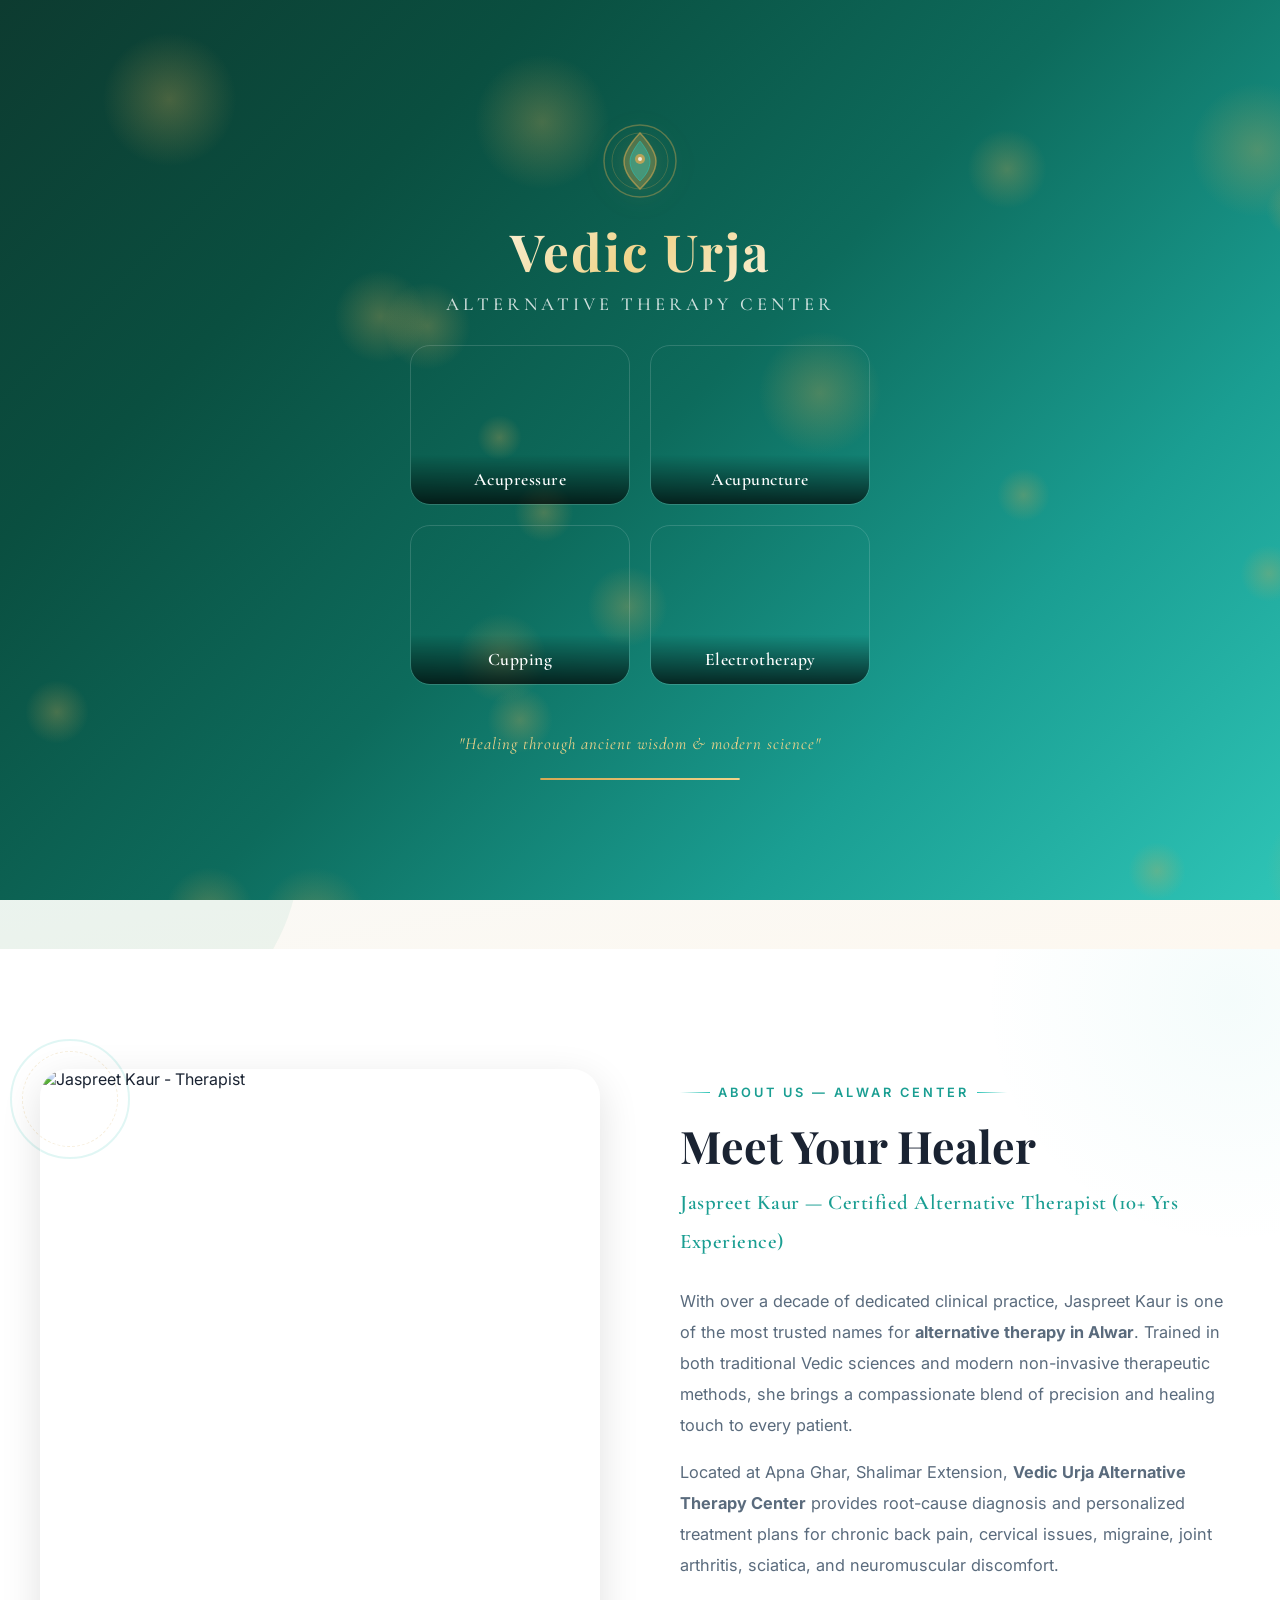
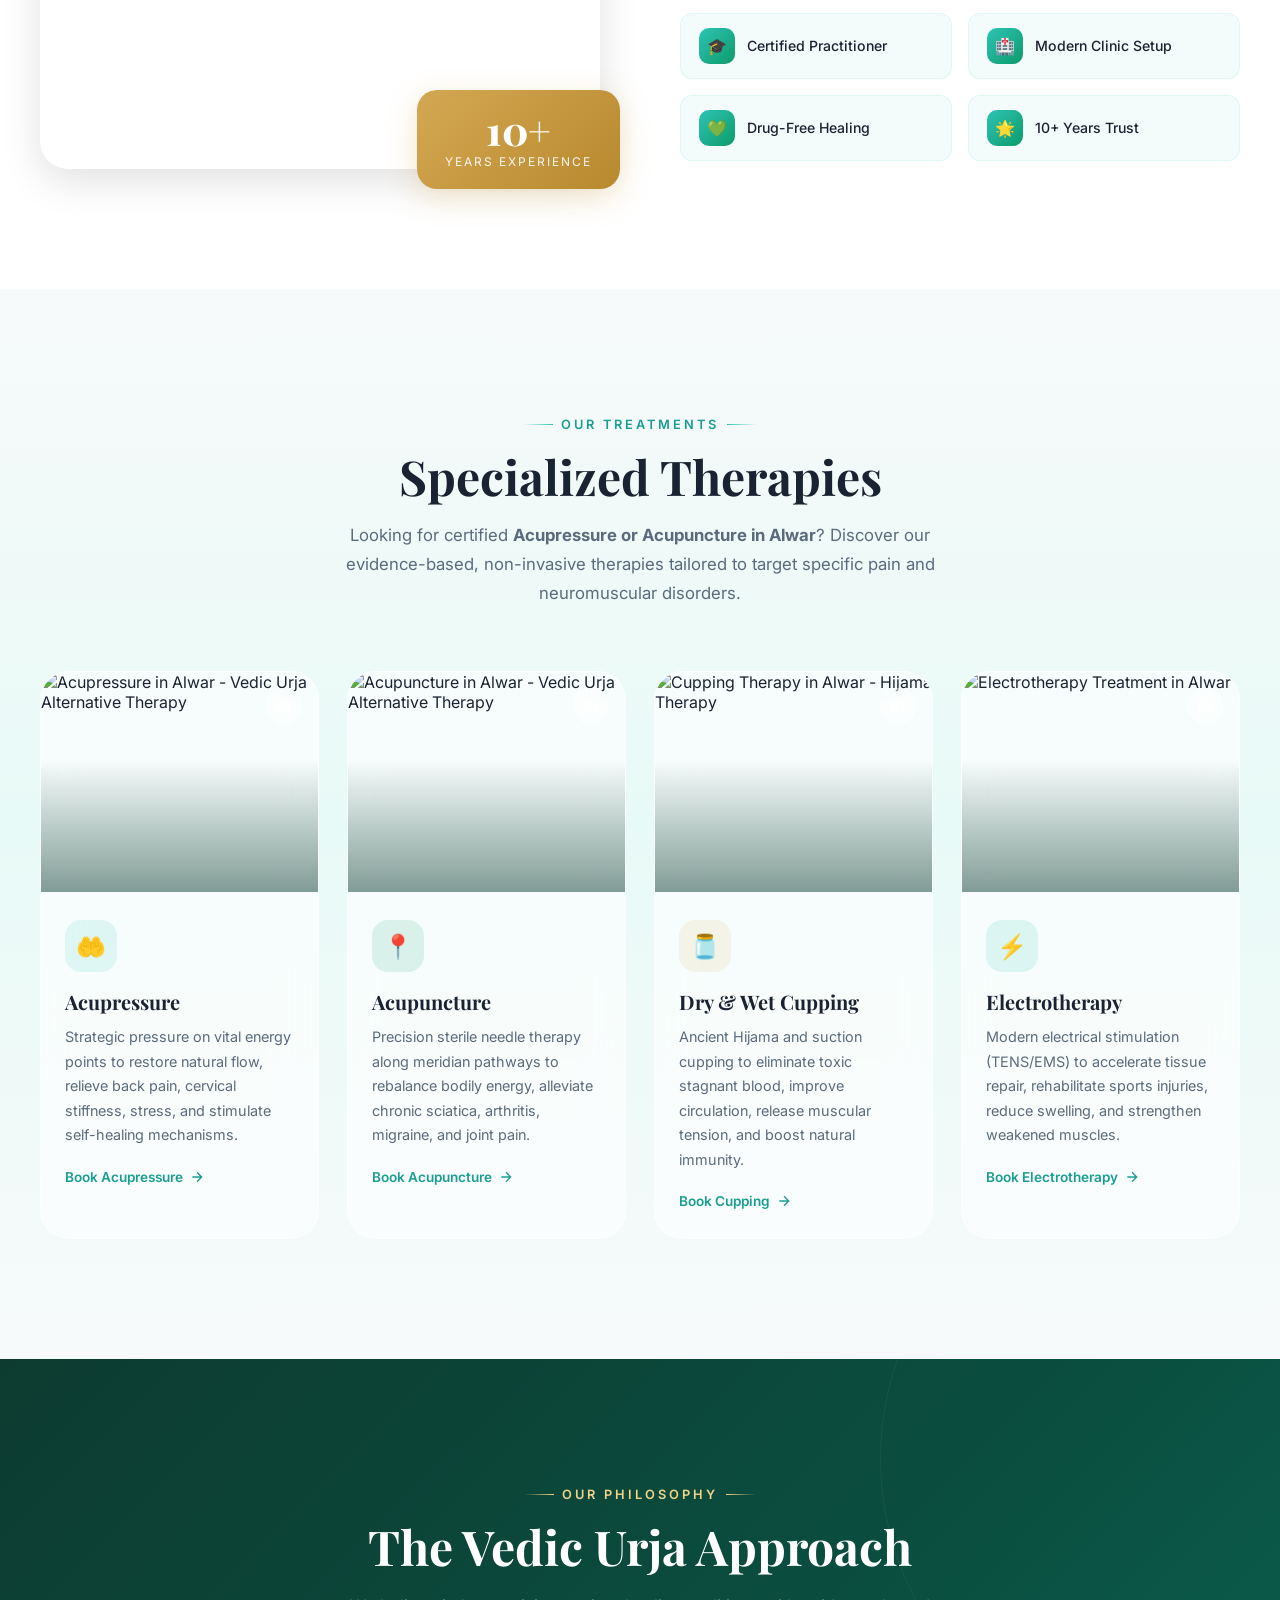
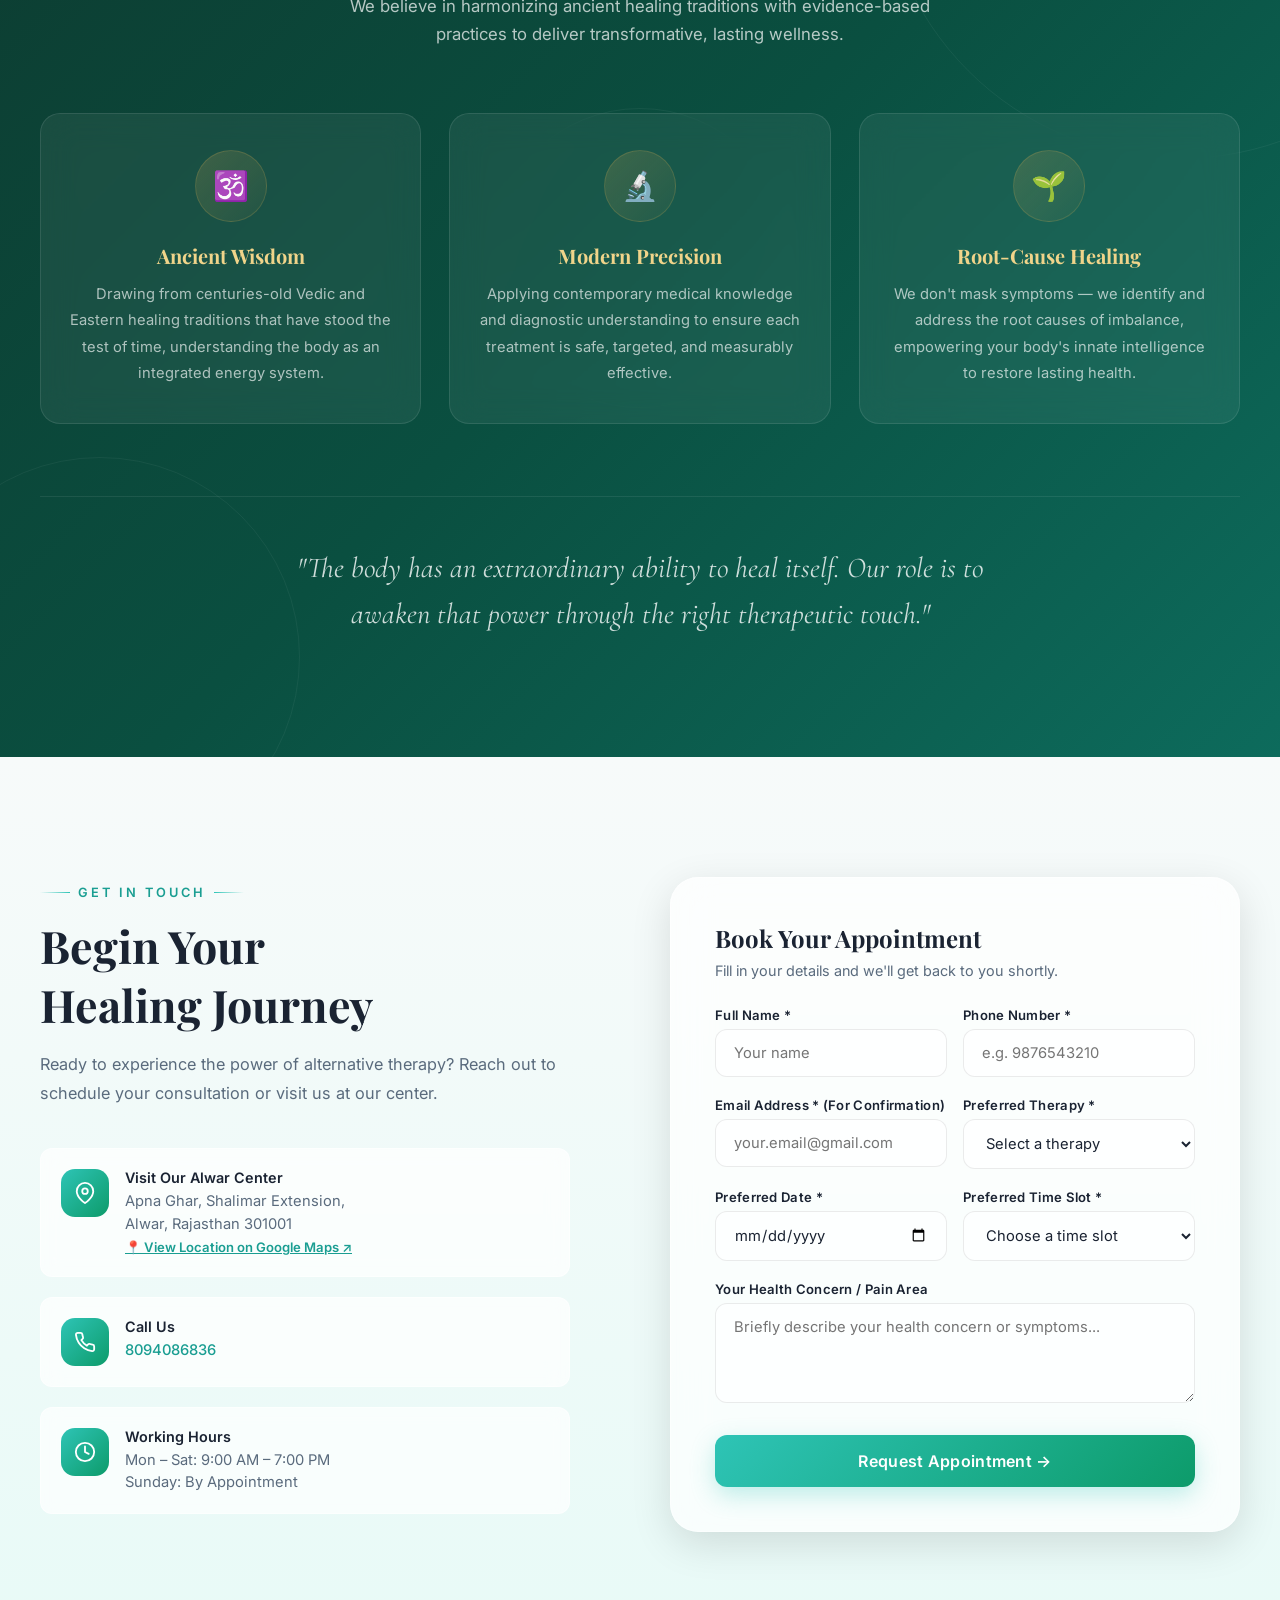
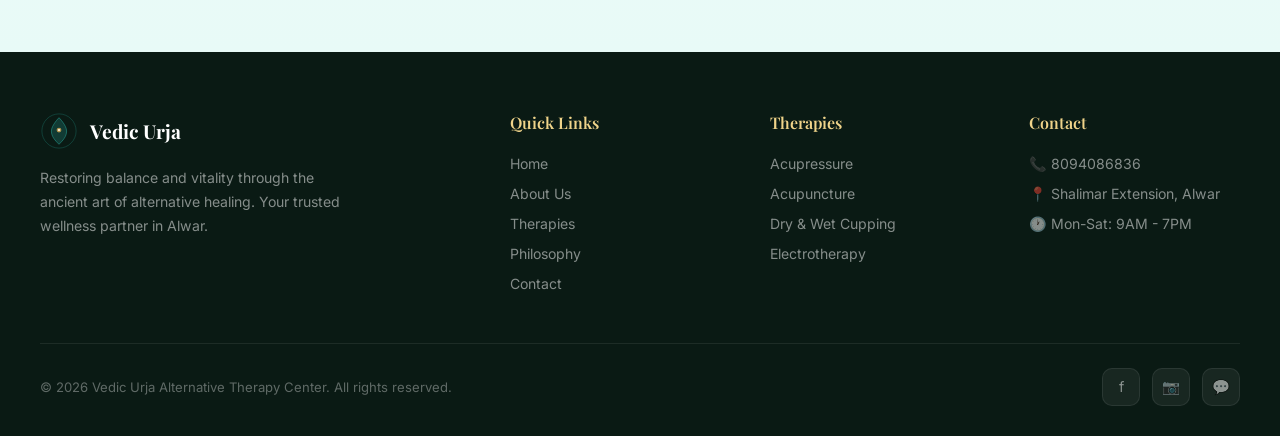
==== index.html @ 7ee73b0a "Initial commit- Vedic Urja Website" ====
<!DOCTYPE html>
<html lang="en">
<head>
    
    <meta charset="UTF-8">
    <meta name="viewport" content="width=device-width, initial-scale=1.0">
    <title>Vedic Urja Alwar — Alternative Therapy Center | Acupressure & Acupuncture in Alwar</title>
    
    <!-- Local SEO Meta Tags -->
    <meta name="description" content="Vedic Urja is Alwar's premier Alternative Therapy Center in Shalimar Extension. Led by Jaspreet Kaur (10+ Yrs Exp.), specializing in Acupressure in Alwar, Acupuncture in Alwar, Dry & Wet Cupping, and Electrotherapy. Book appointment: 8094086836.">
    <meta name="keywords" content="Vedic Urja Alwar, Alternative Therapy Center in Alwar, Acupressure in Alwar, Acupuncture in Alwar, Cupping therapy Alwar, Hijama in Alwar, Electrotherapy Alwar, Jaspreet Kaur therapist Alwar, Shalimar Extension Alwar clinic, best acupressure centre Alwar, pain relief therapy Alwar">
    <meta name="author" content="Jaspreet Kaur - Vedic Urja">
    <meta name="robots" content="index, follow, max-image-preview:large, max-snippet:-1, max-video-preview:-1">
    <link rel="canonical" href="https://vedic-urja.vercel.app/">

    <!-- Geographic & Local Search Tags -->
    <meta name="geo.region" content="IN-RJ">
    <meta name="geo.placename" content="Alwar, Rajasthan, India">
    <meta name="geo.position" content="27.5530;76.6346">
    <meta name="ICBM" content="27.5530, 76.6346">
    <meta name="google-site-verification" content="0nctOduaoaRF_vzhEGidpJB4PRc22oFzekS2i5sRXpc">

    <!-- Open Graph / Facebook / WhatsApp Preview -->
    <meta property="og:type" content="business.business">
    <meta property="og:title" content="Vedic Urja — Alternative Therapy Center in Alwar">
    <meta property="og:description" content="Best Acupressure and Acupuncture clinic in Alwar. Ancient healing therapies with 10+ years experienced therapist Jaspreet Kaur at Apna Ghar, Shalimar Extension.">
    <meta property="og:url" content="https://vedic-urja.vercel.app/">
    <meta property="og:site_name" content="Vedic Urja Alternative Therapy Center">
    <meta property="og:locale" content="en_IN">
    <meta property="og:image" content="https://images.pexels.com/photos/8312859/pexels-photo-8312859.jpeg?auto=compress&cs=tinysrgb&w=1200">
    <meta property="business:contact_data:street_address" content="Apna Ghar, Shalimar Extension">
    <meta property="business:contact_data:locality" content="Alwar">
    <meta property="business:contact_data:region" content="Rajasthan">
    <meta property="business:contact_data:postal_code" content="301001">
    <meta property="business:contact_data:country_name" content="India">
    <meta property="business:contact_data:phone_number" content="+918094086836">

    <!-- Twitter Card -->
    <meta name="twitter:card" content="summary_large_image">
    <meta name="twitter:title" content="Vedic Urja Alwar | Acupressure & Acupuncture Center">
    <meta name="twitter:description" content="Certified Alternative Therapy Center in Alwar. Professional Acupressure, Acupuncture, Cupping & Electrotherapy by Jaspreet Kaur.">
    <meta name="twitter:image" content="https://images.pexels.com/photos/8312859/pexels-photo-8312859.jpeg?auto=compress&cs=tinysrgb&w=1200">

    <!-- Structured Data (Schema.org) for Local Business & Services -->
    <script type="application/ld+json">
    {
      "@context": "https://schema.org",
      "@graph": [
        {
          "@type": "HealthAndBeautyBusiness",
          "@id": "https://vedic-urja.vercel.app/#business",
          "name": "Vedic Urja Alternative Therapy Center",
          "alternateName": ["Vedic Urja", "Vedic Urja Alwar", "Vedic Urja Alternative Therapy Clinic"],
          "url": "https://vedic-urja.vercel.app/",
          "telephone": "+918094086836",
          "priceRange": "₹₹",
          "image": "https://images.pexels.com/photos/8312859/pexels-photo-8312859.jpeg",
          "description": "Vedic Urja is a leading Alternative Therapy Center in Alwar, Rajasthan, specializing in Acupressure, Acupuncture, Dry & Wet Cupping (Hijama), and Electrotherapy under senior therapist Jaspreet Kaur (10+ years experience).",
          "address": {
            "@type": "PostalAddress",
            "streetAddress": "Apna Ghar, Shalimar Extension",
            "addressLocality": "Alwar",
            "addressRegion": "Rajasthan",
            "postalCode": "301001",
            "addressCountry": "IN"
          },
          "geo": {
            "@type": "GeoCoordinates",
            "latitude": 27.5530,
            "longitude": 76.6346
          },
          "openingHoursSpecification": [
            {
              "@type": "OpeningHoursSpecification",
              "dayOfWeek": ["Monday", "Tuesday", "Wednesday", "Thursday", "Friday", "Saturday"],
              "opens": "09:00",
              "closes": "19:00"
            }
          ],
          "areaServed": [
            {
              "@type": "City",
              "name": "Alwar"
            },
            {
              "@type": "AdministrativeArea",
              "name": "Rajasthan"
            }
          ],
          "founder": {
            "@type": "Person",
            "name": "Jaspreet Kaur",
            "jobTitle": "Certified Alternative Therapist",
            "description": "Certified practitioner with 10+ years experience in Acupressure, Acupuncture, Cupping, and Electrotherapy."
          },
          "hasOfferCatalog": {
            "@type": "OfferCatalog",
            "name": "Therapeutic Services in Alwar",
            "itemListElement": [
              {
                "@type": "Offer",
                "itemOffered": {
                  "@type": "Service",
                  "name": "Acupressure in Alwar",
                  "description": "Targeted pressure point therapy for spine, back, neck, stress, and chronic pain relief in Alwar."
                }
              },
              {
                "@type": "Offer",
                "itemOffered": {
                  "@type": "Service",
                  "name": "Acupuncture in Alwar",
                  "description": "Precision acupuncture needle meridian treatment for arthritis, sciatica, joint pain, and migraine in Alwar."
                }
              },
              {
                "@type": "Offer",
                "itemOffered": {
                  "@type": "Service",
                  "name": "Dry & Wet Cupping Therapy in Alwar",
                  "description": "Authentic Hijama and suction cupping for deep tissue detoxification, muscle tension, and blood flow."
                }
              },
              {
                "@type": "Offer",
                "itemOffered": {
                  "@type": "Service",
                  "name": "Electrotherapy in Alwar",
                  "description": "Modern electrical nerve and muscle stimulation (TENS/EMS) for sports injuries and rehabilitation."
                }
              }
            ]
          }
        },
        {
          "@type": "FAQPage",
          "@id": "https://vedic-urja.vercel.app/#faq",
          "mainEntity": [
            {
              "@type": "Question",
              "name": "Where can I find acupressure and acupuncture in Alwar?",
              "acceptedAnswer": {
                "@type": "Answer",
                "text": "Vedic Urja Alternative Therapy Center located at Apna Ghar, Shalimar Extension, Alwar offers certified acupressure and acupuncture treatments administered by Jaspreet Kaur with 10+ years of clinical experience."
              }
            },
            {
              "@type": "Question",
              "name": "What services are provided at Vedic Urja Alwar?",
              "acceptedAnswer": {
                "@type": "Answer",
                "text": "Vedic Urja Alwar specializes in four primary alternative therapies: Acupressure, Acupuncture, Dry & Wet Cupping (Hijama), and Electrotherapy for back pain, cervical, joint issues, and holistic healing."
              }
            },
            {
              "@type": "Question",
              "name": "How can I book an appointment at Vedic Urja Alternative Therapy Center in Alwar?",
              "acceptedAnswer": {
                "@type": "Answer",
                "text": "You can book directly through the website appointment form or call/WhatsApp +91-8094086836. Working hours are Monday to Saturday, 9:00 AM to 7:00 PM."
              }
            }
          ]
        }
      ]
    }
    </script>

    <link rel="preconnect" href="https://fonts.googleapis.com">
    <link rel="preconnect" href="https://fonts.gstatic.com" crossorigin>
    <link href="https://fonts.googleapis.com/css2?family=Playfair+Display:ital,wght@0,400;0,500;0,600;0,700;0,800;1,400;1,500&family=Inter:wght@300;400;500;600;700&family=Cormorant+Garamond:ital,wght@0,400;0,500;0,600;0,700;1,400;1,500&display=swap" rel="stylesheet">
    <!-- EmailJS SDK -->
    <script type="text/javascript" src="https://cdn.jsdelivr.net/npm/@emailjs/browser@4/dist/email.min.js"></script>
    <style>
        /* ===== CSS RESET & VARIABLES ===== */
        *, *::before, *::after { margin: 0; padding: 0; box-sizing: border-box; }

        :root {
            --turquoise: #2EC4B6;
            --turquoise-light: #5DE8DA;
            --turquoise-dark: #1A9E92;
            --emerald: #0D9B6A;
            --emerald-light: #34D399;
            --emerald-dark: #047857;
            --gold: #D4A853;
            --gold-light: #F0D48A;
            --gold-dark: #B8892E;
            --white: #FFFFFF;
            --off-white: #F7FAFA;
            --cream: #FDF8F0;
            --text-dark: #1A2332;
            --text-muted: #5A6B7D;
            --text-light: #8896A6;
            --glass-bg: rgba(255, 255, 255, 0.15);
            --glass-border: rgba(255, 255, 255, 0.25);
            --glass-shadow: 0 8px 32px rgba(0, 0, 0, 0.08);
            --shadow-sm: 0 2px 8px rgba(0, 0, 0, 0.06);
            --shadow-md: 0 4px 20px rgba(0, 0, 0, 0.08);
            --shadow-lg: 0 12px 40px rgba(0, 0, 0, 0.12);
            --shadow-xl: 0 20px 60px rgba(0, 0, 0, 0.15);
            --radius-sm: 12px;
            --radius-md: 20px;
            --radius-lg: 28px;
            --radius-xl: 40px;
        }

        html { scroll-behavior: smooth; overflow-x: hidden; }

        body {
            font-family: 'Inter', -apple-system, sans-serif;
            background: var(--off-white);
            color: var(--text-dark);
            overflow-x: hidden;
            -webkit-font-smoothing: antialiased;
        }

        /* ===== INTRO SCREEN ===== */
        .intro-screen {
            position: fixed;
            inset: 0;
            z-index: 10000;
            display: flex;
            align-items: center;
            justify-content: center;
            background: linear-gradient(135deg, #0D3B30 0%, #0A4F40 25%, #0D6B5C 50%, #1A9E92 75%, #2EC4B6 100%);
            overflow: hidden;
            transition: opacity 0.8s cubic-bezier(0.4, 0, 0.2, 1), transform 0.8s cubic-bezier(0.4, 0, 0.2, 1);
        }

        .intro-screen.hide {
            opacity: 0;
            transform: scale(1.05);
            pointer-events: none;
        }

        .intro-particles {
            position: absolute;
            inset: 0;
            overflow: hidden;
        }

        .intro-particle {
            position: absolute;
            border-radius: 50%;
            background: radial-gradient(circle, rgba(212, 168, 83, 0.3), transparent 70%);
            animation: introFloat 6s ease-in-out infinite;
        }

        @keyframes introFloat {
            0%, 100% { transform: translateY(0) scale(1); opacity: 0.3; }
            50% { transform: translateY(-30px) scale(1.1); opacity: 0.6; }
        }

        .intro-content {
            position: relative;
            z-index: 2;
            text-align: center;
            color: white;
        }

        .intro-therapy-grid {
            display: grid;
            grid-template-columns: repeat(2, 1fr);
            gap: 20px;
            margin-bottom: 48px;
            max-width: 500px;
            margin-left: auto;
            margin-right: auto;
        }

        .intro-therapy-card {
            width: 220px;
            height: 160px;
            border-radius: var(--radius-md);
            overflow: hidden;
            position: relative;
            opacity: 0;
            transform: translateY(40px) scale(0.9);
            transition: all 0.6s cubic-bezier(0.4, 0, 0.2, 1);
            border: 1px solid rgba(255,255,255,0.15);
        }

        .intro-therapy-card.visible {
            opacity: 1;
            transform: translateY(0) scale(1);
        }

        .intro-therapy-card .card-bg {
            position: absolute;
            inset: 0;
            background-size: cover;
            background-position: center;
            filter: brightness(0.6);
            transition: transform 0.5s ease;
        }

        .intro-therapy-card:hover .card-bg { transform: scale(1.1); }

        .intro-therapy-card .card-label {
            position: absolute;
            bottom: 0;
            left: 0;
            right: 0;
            padding: 14px;
            background: linear-gradient(transparent, rgba(0,0,0,0.7));
            font-family: 'Cormorant Garamond', serif;
            font-size: 1.1rem;
            font-weight: 600;
            letter-spacing: 0.5px;
        }

        .intro-logo-container {
            margin-bottom: 30px;
            opacity: 0;
            transform: translateY(20px);
            animation: introReveal 1s 0.3s cubic-bezier(0.4, 0, 0.2, 1) forwards;
        }

        .intro-logo-icon {
            width: 80px;
            height: 80px;
            margin: 0 auto 16px;
            position: relative;
        }

        .intro-logo-icon svg {
            width: 100%;
            height: 100%;
            filter: drop-shadow(0 4px 12px rgba(212,168,83,0.3));
        }

        .intro-title {
            font-family: 'Playfair Display', serif;
            font-size: clamp(2rem, 5vw, 3.2rem);
            font-weight: 700;
            letter-spacing: 2px;
            margin-bottom: 8px;
            background: linear-gradient(135deg, #FFFFFF, #F0D48A, #FFFFFF);
            -webkit-background-clip: text;
            -webkit-text-fill-color: transparent;
            background-clip: text;
        }

        .intro-subtitle {
            font-family: 'Cormorant Garamond', serif;
            font-size: 1.15rem;
            opacity: 0.8;
            letter-spacing: 4px;
            text-transform: uppercase;
            font-weight: 500;
        }

        .intro-tagline {
            font-family: 'Cormorant Garamond', serif;
            font-size: 1.05rem;
            opacity: 0;
            margin-top: 32px;
            letter-spacing: 1px;
            font-style: italic;
            color: var(--gold-light);
            animation: introReveal 1s 2.8s cubic-bezier(0.4, 0, 0.2, 1) forwards;
        }

        .intro-progress {
            width: 200px;
            height: 2px;
            background: rgba(255,255,255,0.15);
            border-radius: 2px;
            margin: 24px auto 0;
            overflow: hidden;
            opacity: 0;
            animation: introReveal 0.5s 3s forwards;
        }

        .intro-progress-bar {
            height: 100%;
            background: linear-gradient(90deg, var(--gold), var(--gold-light));
            border-radius: 2px;
            width: 0%;
            animation: introProgress 1.5s 3.2s cubic-bezier(0.4, 0, 0.2, 1) forwards;
        }

        @keyframes introReveal {
            to { opacity: 1; transform: translateY(0); }
        }

        @keyframes introProgress {
            to { width: 100%; }
        }

        /* ===== FLOATING DECORATIVE ELEMENTS ===== */
        .floating-elements {
            position: fixed;
            inset: 0;
            pointer-events: none;
            z-index: 1;
            overflow: hidden;
        }

        .float-orb {
            position: absolute;
            border-radius: 50%;
            filter: blur(60px);
            opacity: 0.08;
        }

        .float-orb-1 {
            width: 400px; height: 400px;
            background: var(--turquoise);
            top: 10%; left: -5%;
            animation: orbFloat1 20s ease-in-out infinite;
        }

        .float-orb-2 {
            width: 300px; height: 300px;
            background: var(--emerald);
            top: 40%; right: -5%;
            animation: orbFloat2 25s ease-in-out infinite;
        }

        .float-orb-3 {
            width: 350px; height: 350px;
            background: var(--gold);
            bottom: 10%; left: 30%;
            animation: orbFloat3 22s ease-in-out infinite;
        }

        @keyframes orbFloat1 {
            0%, 100% { transform: translate(0, 0) scale(1); }
            33% { transform: translate(60px, 40px) scale(1.1); }
            66% { transform: translate(-30px, 80px) scale(0.95); }
        }
        @keyframes orbFloat2 {
            0%, 100% { transform: translate(0, 0) scale(1); }
            33% { transform: translate(-50px, -40px) scale(1.15); }
            66% { transform: translate(40px, -60px) scale(0.9); }
        }
        @keyframes orbFloat3 {
            0%, 100% { transform: translate(0, 0) scale(1); }
            50% { transform: translate(80px, -50px) scale(1.1); }
        }

        /* ===== NAVIGATION ===== */
        .navbar {
            position: fixed;
            top: 0;
            left: 0;
            right: 0;
            z-index: 1000;
            padding: 16px 40px;
            display: flex;
            align-items: center;
            justify-content: space-between;
            transition: all 0.4s cubic-bezier(0.4, 0, 0.2, 1);
        }

        .navbar.scrolled {
            background: rgba(255, 255, 255, 0.75);
            backdrop-filter: blur(20px) saturate(180%);
            -webkit-backdrop-filter: blur(20px) saturate(180%);
            border-bottom: 1px solid rgba(255,255,255,0.3);
            box-shadow: 0 4px 30px rgba(0,0,0,0.06);
            padding: 10px 40px;
        }

        .nav-logo {
            display: flex;
            align-items: center;
            gap: 12px;
            text-decoration: none;
            color: var(--text-dark);
        }

        .nav-logo-icon {
            width: 42px;
            height: 42px;
            transition: transform 0.3s ease;
        }

        .nav-logo:hover .nav-logo-icon { transform: rotate(15deg) scale(1.05); }

        .nav-logo-text {
            font-family: 'Playfair Display', serif;
            font-weight: 700;
            font-size: 1.3rem;
            letter-spacing: 0.5px;
        }

        .nav-logo-text span {
            color: var(--turquoise-dark);
        }

        .nav-links {
            display: flex;
            align-items: center;
            gap: 8px;
            list-style: none;
            background: rgba(255, 255, 255, 0.5);
            backdrop-filter: blur(16px);
            -webkit-backdrop-filter: blur(16px);
            border: 1px solid rgba(255,255,255,0.4);
            border-radius: 50px;
            padding: 6px 8px;
        }

        .nav-links li {
            list-style: none;
        }

        .nav-links a {
            display: inline-block;
            text-decoration: none;
            color: var(--text-dark);
            font-size: 0.88rem;
            font-weight: 500;
            padding: 8px 18px;
            border-radius: 50px;
            transition: all 0.3s ease;
            letter-spacing: 0.3px;
        }

        .nav-links a:hover, .nav-links a.active {
            background: var(--turquoise);
            color: white;
            box-shadow: 0 4px 12px rgba(46,196,182,0.3);
        }

        .nav-cta {
            background: linear-gradient(135deg, var(--turquoise), var(--emerald));
            color: white !important;
            font-weight: 600 !important;
            box-shadow: 0 4px 16px rgba(46,196,182,0.3);
        }

        .nav-cta:hover {
            background: linear-gradient(135deg, var(--turquoise-dark), var(--emerald-dark)) !important;
            transform: translateY(-1px);
            box-shadow: 0 6px 20px rgba(46,196,182,0.4) !important;
        }

        /* Mobile Menu */
        .mobile-toggle {
            display: none;
            flex-direction: column;
            gap: 5px;
            background: none;
            border: none;
            cursor: pointer;
            padding: 8px;
            z-index: 1001;
        }

        .mobile-toggle span {
            width: 24px;
            height: 2px;
            background: var(--text-dark);
            border-radius: 2px;
            transition: all 0.3s ease;
        }

        .mobile-toggle.open span:nth-child(1) { transform: rotate(45deg) translate(5px, 5px); }
        .mobile-toggle.open span:nth-child(2) { opacity: 0; }
        .mobile-toggle.open span:nth-child(3) { transform: rotate(-45deg) translate(5px, -5px); }

        .nav-backdrop {
            display: none;
            position: fixed;
            inset: 0;
            background: rgba(0, 0, 0, 0.45);
            backdrop-filter: blur(4px);
            -webkit-backdrop-filter: blur(4px);
            z-index: 999;
            opacity: 0;
            transition: opacity 0.3s ease;
        }

        .nav-backdrop.open {
            display: block;
            opacity: 1;
        }

        /* ===== HERO SECTION ===== */
        .hero {
            min-height: 100vh;
            display: flex;
            align-items: center;
            position: relative;
            overflow: hidden;
            background: linear-gradient(170deg, #E8FAF7 0%, #F0FDF9 30%, var(--off-white) 60%, #FDF8F0 100%);
        }

        .hero-bg-shapes {
            position: absolute;
            inset: 0;
            overflow: hidden;
        }

        .hero-shape {
            position: absolute;
            border-radius: 50%;
            opacity: 0.06;
        }

        .hero-shape-1 {
            width: 600px; height: 600px;
            background: var(--turquoise);
            top: -200px; right: -100px;
            animation: shapeFloat 15s ease-in-out infinite;
        }

        .hero-shape-2 {
            width: 400px; height: 400px;
            background: var(--emerald);
            bottom: -100px; left: -100px;
            animation: shapeFloat 18s ease-in-out infinite reverse;
        }

        .hero-shape-3 {
            width: 250px; height: 250px;
            background: var(--gold);
            top: 30%; left: 50%;
            animation: shapeFloat 12s ease-in-out infinite;
        }

        @keyframes shapeFloat {
            0%, 100% { transform: translate(0, 0) rotate(0deg); }
            50% { transform: translate(30px, -30px) rotate(10deg); }
        }

        .hero-content {
            position: relative;
            z-index: 2;
            max-width: 1300px;
            margin: 0 auto;
            padding: 120px 40px 80px;
            display: grid;
            grid-template-columns: 1fr 1fr;
            gap: 60px;
            align-items: center;
        }

        .hero-text { max-width: 600px; }

        .hero-badge {
            display: inline-flex;
            align-items: center;
            gap: 8px;
            padding: 8px 20px;
            background: rgba(46, 196, 182, 0.1);
            border: 1px solid rgba(46, 196, 182, 0.2);
            border-radius: 50px;
            font-size: 0.82rem;
            font-weight: 600;
            color: var(--turquoise-dark);
            letter-spacing: 1.5px;
            text-transform: uppercase;
            margin-bottom: 24px;
            opacity: 0;
            transform: translateY(20px);
        }

        .hero-badge .dot {
            width: 6px; height: 6px;
            background: var(--turquoise);
            border-radius: 50%;
            animation: pulse 2s ease-in-out infinite;
        }

        @keyframes pulse {
            0%, 100% { opacity: 1; transform: scale(1); }
            50% { opacity: 0.5; transform: scale(1.3); }
        }

        .hero-title {
            font-family: 'Playfair Display', serif;
            font-size: clamp(2.5rem, 5vw, 4rem);
            font-weight: 800;
            line-height: 1.1;
            margin-bottom: 24px;
            color: var(--text-dark);
            opacity: 0;
            transform: translateY(30px);
        }

        .hero-title .highlight {
            background: linear-gradient(135deg, var(--turquoise), var(--emerald));
            -webkit-background-clip: text;
            -webkit-text-fill-color: transparent;
            background-clip: text;
        }

        .hero-title .gold-accent {
            color: var(--gold);
            -webkit-text-fill-color: var(--gold);
        }

        .hero-description {
            font-size: 1.1rem;
            line-height: 1.8;
            color: var(--text-muted);
            margin-bottom: 36px;
            max-width: 520px;
            opacity: 0;
            transform: translateY(30px);
        }

        .hero-buttons {
            display: flex;
            gap: 16px;
            flex-wrap: wrap;
            opacity: 0;
            transform: translateY(30px);
        }

        .btn-primary {
            display: inline-flex;
            align-items: center;
            gap: 10px;
            padding: 16px 36px;
            background: linear-gradient(135deg, var(--turquoise), var(--emerald));
            color: white;
            border: none;
            border-radius: 50px;
            font-size: 1rem;
            font-weight: 600;
            cursor: pointer;
            transition: all 0.4s cubic-bezier(0.4, 0, 0.2, 1);
            text-decoration: none;
            box-shadow: 0 8px 30px rgba(46, 196, 182, 0.3);
            letter-spacing: 0.3px;
            position: relative;
            overflow: hidden;
        }

        .btn-primary::before {
            content: '';
            position: absolute;
            inset: 0;
            background: linear-gradient(135deg, var(--turquoise-dark), var(--emerald-dark));
            opacity: 0;
            transition: opacity 0.3s ease;
            border-radius: 50px;
        }

        .btn-primary:hover::before { opacity: 1; }
        .btn-primary:hover {
            transform: translateY(-3px);
            box-shadow: 0 12px 40px rgba(46, 196, 182, 0.4);
        }

        .btn-primary span { position: relative; z-index: 1; }
        .btn-primary svg { position: relative; z-index: 1; }

        .btn-secondary {
            display: inline-flex;
            align-items: center;
            gap: 10px;
            padding: 16px 36px;
            background: rgba(255,255,255,0.7);
            backdrop-filter: blur(10px);
            color: var(--text-dark);
            border: 1px solid rgba(46, 196, 182, 0.2);
            border-radius: 50px;
            font-size: 1rem;
            font-weight: 600;
            cursor: pointer;
            transition: all 0.3s ease;
            text-decoration: none;
            letter-spacing: 0.3px;
        }

        .btn-secondary:hover {
            background: rgba(46, 196, 182, 0.08);
            border-color: var(--turquoise);
            transform: translateY(-2px);
            box-shadow: var(--shadow-md);
        }

        .hero-stats {
            display: flex;
            gap: 40px;
            margin-top: 48px;
            padding-top: 36px;
            border-top: 1px solid rgba(0,0,0,0.06);
            opacity: 0;
            transform: translateY(20px);
        }

        .stat-item h3 {
            font-family: 'Playfair Display', serif;
            font-size: 2rem;
            font-weight: 700;
            color: var(--turquoise-dark);
            line-height: 1;
        }

        .stat-item h3 .gold { color: var(--gold); }

        .stat-item p {
            font-size: 0.82rem;
            color: var(--text-light);
            margin-top: 4px;
            text-transform: uppercase;
            letter-spacing: 1px;
            font-weight: 500;
        }

        /* Hero Visual */
        .hero-visual {
            position: relative;
            display: flex;
            justify-content: center;
            align-items: center;
            opacity: 0;
            transform: translateX(40px);
        }

        .hero-image-container {
            position: relative;
            width: 480px;
            height: 560px;
        }

        .hero-main-image {
            width: 100%;
            height: 100%;
            border-radius: var(--radius-xl);
            overflow: hidden;
            position: relative;
            box-shadow: var(--shadow-xl);
        }

        .hero-main-image img {
            width: 100%;
            height: 100%;
            object-fit: cover;
        }

        .hero-main-image .overlay {
            position: absolute;
            inset: 0;
            background: linear-gradient(180deg, transparent 50%, rgba(13, 59, 48, 0.3));
            border-radius: var(--radius-xl);
        }

        .hero-floating-card {
            position: absolute;
            background: rgba(255, 255, 255, 0.85);
            backdrop-filter: blur(20px);
            -webkit-backdrop-filter: blur(20px);
            border: 1px solid rgba(255,255,255,0.5);
            border-radius: var(--radius-md);
            padding: 16px 20px;
            box-shadow: var(--shadow-lg);
            animation: floatCard 4s ease-in-out infinite;
        }

        .hero-card-1 {
            top: 40px;
            right: -40px;
            animation-delay: 0s;
        }

        .hero-card-2 {
            bottom: 60px;
            left: -40px;
            animation-delay: 1.5s;
        }

        @keyframes floatCard {
            0%, 100% { transform: translateY(0); }
            50% { transform: translateY(-10px); }
        }

        .hero-floating-card .card-icon {
            width: 40px;
            height: 40px;
            border-radius: 12px;
            display: flex;
            align-items: center;
            justify-content: center;
            margin-bottom: 8px;
            font-size: 1.2rem;
        }

        .hero-floating-card .card-title {
            font-weight: 600;
            font-size: 0.85rem;
            color: var(--text-dark);
        }

        .hero-floating-card .card-value {
            font-family: 'Playfair Display', serif;
            font-size: 1.3rem;
            font-weight: 700;
            color: var(--turquoise-dark);
        }

        /* ===== SECTION STYLES ===== */
        section {
            position: relative;
            z-index: 2;
        }

        .section-header {
            text-align: center;
            margin-bottom: 64px;
        }

        .section-label {
            display: inline-flex;
            align-items: center;
            gap: 8px;
            font-size: 0.8rem;
            font-weight: 600;
            letter-spacing: 3px;
            text-transform: uppercase;
            color: var(--turquoise-dark);
            margin-bottom: 16px;
        }

        .section-label::before, .section-label::after {
            content: '';
            width: 30px;
            height: 1px;
            background: linear-gradient(90deg, transparent, var(--turquoise));
        }

        .section-label::after {
            background: linear-gradient(90deg, var(--turquoise), transparent);
        }

        .section-title {
            font-family: 'Playfair Display', serif;
            font-size: clamp(2rem, 4vw, 3rem);
            font-weight: 700;
            color: var(--text-dark);
            line-height: 1.2;
            margin-bottom: 16px;
        }

        .section-subtitle {
            font-size: 1.05rem;
            color: var(--text-muted);
            max-width: 600px;
            margin: 0 auto;
            line-height: 1.7;
        }

        /* ===== ABOUT SECTION ===== */
        .about {
            padding: 120px 40px;
            background: var(--white);
            position: relative;
            overflow: hidden;
        }

        .about::before {
            content: '';
            position: absolute;
            top: -200px;
            right: -200px;
            width: 500px;
            height: 500px;
            background: radial-gradient(circle, rgba(46,196,182,0.05), transparent 70%);
            border-radius: 50%;
        }

        .about-grid {
            max-width: 1200px;
            margin: 0 auto;
            display: grid;
            grid-template-columns: 1fr 1fr;
            gap: 80px;
            align-items: center;
        }

        .about-image-wrapper {
            position: relative;
        }

        .about-image {
            width: 100%;
            aspect-ratio: 4/5;
            border-radius: var(--radius-lg);
            overflow: hidden;
            position: relative;
            box-shadow: var(--shadow-lg);
        }

        .about-image img {
            width: 100%;
            height: 100%;
            object-fit: cover;
        }

        .about-image::after {
            content: '';
            position: absolute;
            inset: 0;
            border-radius: var(--radius-lg);
            border: 1px solid rgba(255,255,255,0.3);
        }

        .about-experience-badge {
            position: absolute;
            bottom: -20px;
            right: -20px;
            background: linear-gradient(135deg, var(--gold), var(--gold-dark));
            color: white;
            padding: 20px 28px;
            border-radius: var(--radius-md);
            box-shadow: 0 8px 30px rgba(212, 168, 83, 0.3);
            text-align: center;
        }

        .about-experience-badge .number {
            font-family: 'Playfair Display', serif;
            font-size: 2.5rem;
            font-weight: 800;
            line-height: 1;
        }

        .about-experience-badge .label {
            font-size: 0.75rem;
            text-transform: uppercase;
            letter-spacing: 2px;
            margin-top: 4px;
            opacity: 0.9;
        }

        .about-decorative-ring {
            position: absolute;
            top: -30px;
            left: -30px;
            width: 120px;
            height: 120px;
            border: 2px solid rgba(46, 196, 182, 0.15);
            border-radius: 50%;
            animation: ringRotate 20s linear infinite;
        }

        .about-decorative-ring::before {
            content: '';
            position: absolute;
            top: 10px;
            left: 10px;
            right: 10px;
            bottom: 10px;
            border: 1px dashed rgba(212, 168, 83, 0.2);
            border-radius: 50%;
        }

        @keyframes ringRotate {
            from { transform: rotate(0deg); }
            to { transform: rotate(360deg); }
        }

        .about-content h2 {
            font-family: 'Playfair Display', serif;
            font-size: clamp(2rem, 3.5vw, 2.8rem);
            font-weight: 700;
            margin-bottom: 8px;
            color: var(--text-dark);
        }

        .about-content .therapist-name {
            font-family: 'Cormorant Garamond', serif;
            font-size: 1.3rem;
            color: var(--turquoise-dark);
            font-weight: 600;
            margin-bottom: 24px;
            letter-spacing: 0.5px;
        }

        .about-content p {
            font-size: 1.02rem;
            line-height: 1.9;
            color: var(--text-muted);
            margin-bottom: 16px;
        }

        .about-highlights {
            display: grid;
            grid-template-columns: 1fr 1fr;
            gap: 16px;
            margin-top: 32px;
        }

        .about-highlight-item {
            display: flex;
            align-items: center;
            gap: 12px;
            padding: 14px 18px;
            background: rgba(46, 196, 182, 0.05);
            border-radius: var(--radius-sm);
            border: 1px solid rgba(46, 196, 182, 0.1);
            transition: all 0.3s ease;
        }

        .about-highlight-item:hover {
            background: rgba(46, 196, 182, 0.1);
            transform: translateY(-2px);
            box-shadow: var(--shadow-sm);
        }

        .about-highlight-item .icon {
            width: 36px;
            height: 36px;
            border-radius: 10px;
            background: linear-gradient(135deg, var(--turquoise), var(--emerald));
            display: flex;
            align-items: center;
            justify-content: center;
            flex-shrink: 0;
            font-size: 1rem;
        }

        .about-highlight-item span {
            font-size: 0.88rem;
            font-weight: 500;
            color: var(--text-dark);
        }

        /* ===== THERAPIES SECTION ===== */
        .therapies {
            padding: 120px 40px;
            background: linear-gradient(180deg, var(--off-white), #E8FAF7, var(--off-white));
            position: relative;
        }

        .therapies-grid {
            max-width: 1200px;
            margin: 0 auto;
            display: grid;
            grid-template-columns: repeat(4, 1fr);
            gap: 28px;
        }

        .therapy-card {
            background: rgba(255, 255, 255, 0.6);
            backdrop-filter: blur(20px);
            -webkit-backdrop-filter: blur(20px);
            border: 1px solid rgba(255, 255, 255, 0.5);
            border-radius: var(--radius-lg);
            overflow: hidden;
            transition: all 0.5s cubic-bezier(0.4, 0, 0.2, 1);
            position: relative;
            cursor: pointer;
        }

        .therapy-card:hover {
            transform: translateY(-12px);
            box-shadow: 0 20px 60px rgba(46, 196, 182, 0.15);
            border-color: rgba(46, 196, 182, 0.3);
        }

        .therapy-card-image {
            height: 220px;
            overflow: hidden;
            position: relative;
        }

        .therapy-card-image img {
            width: 100%;
            height: 100%;
            object-fit: cover;
            transition: transform 0.6s ease;
        }

        .therapy-card:hover .therapy-card-image img {
            transform: scale(1.08);
        }

        .therapy-card-image .image-overlay {
            position: absolute;
            inset: 0;
            background: linear-gradient(180deg, transparent 40%, rgba(13, 59, 48, 0.5));
        }

        .therapy-card-number {
            position: absolute;
            top: 16px;
            right: 16px;
            width: 36px;
            height: 36px;
            background: rgba(255,255,255,0.2);
            backdrop-filter: blur(10px);
            border: 1px solid rgba(255,255,255,0.3);
            border-radius: 50%;
            display: flex;
            align-items: center;
            justify-content: center;
            font-family: 'Playfair Display', serif;
            font-size: 0.85rem;
            font-weight: 700;
            color: white;
        }

        .therapy-card-body {
            padding: 28px 24px;
        }

        .therapy-card-icon {
            width: 52px;
            height: 52px;
            border-radius: 16px;
            display: flex;
            align-items: center;
            justify-content: center;
            margin-bottom: 16px;
            font-size: 1.5rem;
            transition: all 0.3s ease;
        }

        .therapy-card:hover .therapy-card-icon {
            transform: scale(1.1) rotate(5deg);
        }

        .therapy-card-body h3 {
            font-family: 'Playfair Display', serif;
            font-size: 1.25rem;
            font-weight: 700;
            color: var(--text-dark);
            margin-bottom: 10px;
        }

        .therapy-card-body p {
            font-size: 0.9rem;
            line-height: 1.7;
            color: var(--text-muted);
            margin-bottom: 18px;
        }

        .therapy-card-link {
            display: inline-flex;
            align-items: center;
            gap: 6px;
            font-size: 0.85rem;
            font-weight: 600;
            color: var(--turquoise-dark);
            text-decoration: none;
            transition: all 0.3s ease;
        }

        .therapy-card-link:hover { gap: 10px; }

        .therapy-card-link svg {
            transition: transform 0.3s ease;
        }

        .therapy-card:hover .therapy-card-link svg {
            transform: translateX(4px);
        }

        /* Therapy card color themes */
        .therapy-card[data-theme="turquoise"] .therapy-card-icon {
            background: rgba(46, 196, 182, 0.12);
            color: var(--turquoise-dark);
        }
        .therapy-card[data-theme="emerald"] .therapy-card-icon {
            background: rgba(13, 155, 106, 0.12);
            color: var(--emerald-dark);
        }
        .therapy-card[data-theme="gold"] .therapy-card-icon {
            background: rgba(212, 168, 83, 0.12);
            color: var(--gold-dark);
        }
        .therapy-card[data-theme="teal"] .therapy-card-icon {
            background: rgba(20, 184, 166, 0.12);
            color: #0F766E;
        }

        /* ===== PHILOSOPHY SECTION ===== */
        .philosophy {
            padding: 120px 40px;
            background: linear-gradient(135deg, #0D3B30, #0A4F40, #0D6B5C);
            color: white;
            position: relative;
            overflow: hidden;
        }

        .philosophy-bg {
            position: absolute;
            inset: 0;
            overflow: hidden;
        }

        .philosophy-bg-circle {
            position: absolute;
            border-radius: 50%;
            border: 1px solid rgba(255,255,255,0.05);
        }

        .philosophy-bg-circle:nth-child(1) {
            width: 600px; height: 600px; top: -200px; right: -200px;
        }

        .philosophy-bg-circle:nth-child(2) {
            width: 400px; height: 400px; bottom: -100px; left: -100px;
        }

        .philosophy-bg-circle:nth-child(3) {
            width: 300px; height: 300px; top: 50%; left: 50%; transform: translate(-50%, -50%);
        }

        .philosophy-content {
            max-width: 1200px;
            margin: 0 auto;
            position: relative;
            z-index: 2;
        }

        .philosophy .section-label {
            color: var(--gold-light);
        }

        .philosophy .section-label::before {
            background: linear-gradient(90deg, transparent, var(--gold-light));
        }

        .philosophy .section-label::after {
            background: linear-gradient(90deg, var(--gold-light), transparent);
        }

        .philosophy .section-title {
            color: white;
        }

        .philosophy .section-subtitle {
            color: rgba(255,255,255,0.7);
        }

        .philosophy-grid {
            display: grid;
            grid-template-columns: repeat(3, 1fr);
            gap: 28px;
            margin-top: 60px;
        }

        .philosophy-card {
            background: rgba(255, 255, 255, 0.06);
            backdrop-filter: blur(16px);
            -webkit-backdrop-filter: blur(16px);
            border: 1px solid rgba(255, 255, 255, 0.1);
            border-radius: var(--radius-md);
            padding: 36px 28px;
            transition: all 0.4s ease;
            text-align: center;
        }

        .philosophy-card:hover {
            background: rgba(255, 255, 255, 0.1);
            border-color: rgba(212, 168, 83, 0.3);
            transform: translateY(-8px);
            box-shadow: 0 20px 50px rgba(0,0,0,0.2);
        }

        .philosophy-card-icon {
            width: 72px;
            height: 72px;
            margin: 0 auto 20px;
            border-radius: 50%;
            background: linear-gradient(135deg, rgba(212, 168, 83, 0.2), rgba(212, 168, 83, 0.05));
            border: 1px solid rgba(212, 168, 83, 0.2);
            display: flex;
            align-items: center;
            justify-content: center;
            font-size: 1.8rem;
            transition: all 0.3s ease;
        }

        .philosophy-card:hover .philosophy-card-icon {
            transform: scale(1.1);
            background: linear-gradient(135deg, rgba(212, 168, 83, 0.3), rgba(212, 168, 83, 0.1));
        }

        .philosophy-card h3 {
            font-family: 'Playfair Display', serif;
            font-size: 1.25rem;
            font-weight: 700;
            margin-bottom: 12px;
            color: var(--gold-light);
        }

        .philosophy-card p {
            font-size: 0.92rem;
            line-height: 1.8;
            color: rgba(255,255,255,0.65);
        }

        .philosophy-quote {
            text-align: center;
            margin-top: 72px;
            padding-top: 48px;
            border-top: 1px solid rgba(255,255,255,0.08);
        }

        .philosophy-quote blockquote {
            font-family: 'Cormorant Garamond', serif;
            font-size: clamp(1.3rem, 2.5vw, 1.8rem);
            font-style: italic;
            color: rgba(255,255,255,0.8);
            max-width: 700px;
            margin: 0 auto;
            line-height: 1.6;
        }

        .philosophy-quote cite {
            display: block;
            margin-top: 16px;
            font-style: normal;
            font-family: 'Inter', sans-serif;
            font-size: 0.85rem;
            color: var(--gold);
            letter-spacing: 2px;
            text-transform: uppercase;
        }

        /* ===== CONTACT SECTION ===== */
        .contact {
            padding: 120px 40px;
            background: linear-gradient(180deg, var(--off-white), #E8FAF7);
            position: relative;
        }

        .contact-grid {
            max-width: 1200px;
            margin: 0 auto;
            display: grid;
            grid-template-columns: 1fr 1fr;
            gap: 60px;
            align-items: start;
        }

        .contact-info { padding-right: 40px; }

        .contact-info h2 {
            font-family: 'Playfair Display', serif;
            font-size: clamp(2rem, 3.5vw, 2.8rem);
            font-weight: 700;
            margin-bottom: 16px;
        }

        .contact-info > p {
            font-size: 1.02rem;
            line-height: 1.8;
            color: var(--text-muted);
            margin-bottom: 40px;
        }

        .contact-details {
            display: flex;
            flex-direction: column;
            gap: 20px;
        }

        .contact-detail-item {
            display: flex;
            align-items: flex-start;
            gap: 16px;
            padding: 20px;
            background: rgba(255, 255, 255, 0.7);
            backdrop-filter: blur(10px);
            border: 1px solid rgba(255,255,255,0.5);
            border-radius: var(--radius-sm);
            transition: all 0.3s ease;
        }

        .contact-detail-item:hover {
            background: rgba(255,255,255,0.9);
            transform: translateX(6px);
            box-shadow: var(--shadow-md);
        }

        .contact-detail-icon {
            width: 48px;
            height: 48px;
            border-radius: 14px;
            background: linear-gradient(135deg, var(--turquoise), var(--emerald));
            display: flex;
            align-items: center;
            justify-content: center;
            flex-shrink: 0;
        }

        .contact-detail-icon svg {
            width: 22px;
            height: 22px;
            color: white;
        }

        .contact-detail-text h4 {
            font-weight: 600;
            font-size: 0.9rem;
            color: var(--text-dark);
            margin-bottom: 4px;
        }

        .contact-detail-text p {
            font-size: 0.92rem;
            color: var(--text-muted);
            line-height: 1.5;
        }

        .contact-detail-text a {
            color: var(--turquoise-dark);
            text-decoration: none;
            font-weight: 500;
            transition: color 0.3s;
        }

        .contact-detail-text a:hover { color: var(--emerald); }

        /* Contact Form */
        .contact-form-wrapper {
            background: rgba(255, 255, 255, 0.7);
            backdrop-filter: blur(20px);
            -webkit-backdrop-filter: blur(20px);
            border: 1px solid rgba(255, 255, 255, 0.5);
            border-radius: var(--radius-lg);
            padding: 44px;
            box-shadow: var(--shadow-lg);
        }

        .contact-form-wrapper h3 {
            font-family: 'Playfair Display', serif;
            font-size: 1.5rem;
            font-weight: 700;
            margin-bottom: 8px;
        }

        .contact-form-wrapper > p {
            font-size: 0.9rem;
            color: var(--text-muted);
            margin-bottom: 28px;
        }

        .form-group {
            margin-bottom: 20px;
        }

        .form-group label {
            display: block;
            font-size: 0.82rem;
            font-weight: 600;
            color: var(--text-dark);
            margin-bottom: 6px;
            letter-spacing: 0.3px;
        }

        .form-group input,
        .form-group select,
        .form-group textarea {
            width: 100%;
            padding: 14px 18px;
            border: 1px solid rgba(0,0,0,0.08);
            border-radius: var(--radius-sm);
            font-family: 'Inter', sans-serif;
            font-size: 0.92rem;
            background: rgba(255,255,255,0.6);
            transition: all 0.3s ease;
            outline: none;
            color: var(--text-dark);
        }

        .form-group input:focus,
        .form-group select:focus,
        .form-group textarea:focus {
            border-color: var(--turquoise);
            box-shadow: 0 0 0 3px rgba(46, 196, 182, 0.1);
            background: white;
        }

        .form-group textarea { resize: vertical; min-height: 100px; }

        .form-row {
            display: grid;
            grid-template-columns: 1fr 1fr;
            gap: 16px;
        }

        .form-submit {
            width: 100%;
            padding: 16px;
            background: linear-gradient(135deg, var(--turquoise), var(--emerald));
            color: white;
            border: none;
            border-radius: var(--radius-sm);
            font-family: 'Inter', sans-serif;
            font-size: 1rem;
            font-weight: 600;
            cursor: pointer;
            transition: all 0.4s ease;
            box-shadow: 0 8px 25px rgba(46, 196, 182, 0.3);
            letter-spacing: 0.3px;
            margin-top: 8px;
        }

        .form-submit:hover {
            transform: translateY(-2px);
            box-shadow: 0 12px 35px rgba(46, 196, 182, 0.4);
        }

        /* ===== FOOTER ===== */
        .footer {
            background: #0A1A14;
            color: white;
            padding: 60px 40px 30px;
            position: relative;
            z-index: 2;
        }

        .footer-content {
            max-width: 1200px;
            margin: 0 auto;
            display: grid;
            grid-template-columns: 2fr 1fr 1fr 1fr;
            gap: 48px;
            padding-bottom: 40px;
            border-bottom: 1px solid rgba(255,255,255,0.08);
        }

        .footer-brand .footer-logo {
            display: flex;
            align-items: center;
            gap: 12px;
            margin-bottom: 16px;
        }

        .footer-brand .footer-logo-icon { width: 38px; height: 38px; }

        .footer-brand .footer-logo-text {
            font-family: 'Playfair Display', serif;
            font-size: 1.2rem;
            font-weight: 700;
        }

        .footer-brand p {
            font-size: 0.88rem;
            color: rgba(255,255,255,0.5);
            line-height: 1.7;
            max-width: 300px;
        }

        .footer-col h4 {
            font-family: 'Playfair Display', serif;
            font-size: 1rem;
            font-weight: 600;
            margin-bottom: 20px;
            color: var(--gold-light);
        }

        .footer-col ul { list-style: none; }

        .footer-col ul li {
            margin-bottom: 10px;
        }

        .footer-col ul li a {
            color: rgba(255,255,255,0.5);
            text-decoration: none;
            font-size: 0.88rem;
            transition: all 0.3s ease;
        }

        .footer-col ul li a:hover {
            color: var(--turquoise-light);
            padding-left: 4px;
        }

        .footer-bottom {
            max-width: 1200px;
            margin: 0 auto;
            display: flex;
            justify-content: space-between;
            align-items: center;
            padding-top: 24px;
        }

        .footer-bottom p {
            font-size: 0.82rem;
            color: rgba(255,255,255,0.35);
        }

        .footer-social {
            display: flex;
            gap: 12px;
        }

        .footer-social a {
            width: 38px;
            height: 38px;
            border-radius: 10px;
            background: rgba(255,255,255,0.06);
            border: 1px solid rgba(255,255,255,0.08);
            display: flex;
            align-items: center;
            justify-content: center;
            color: rgba(255,255,255,0.5);
            text-decoration: none;
            transition: all 0.3s ease;
            font-size: 0.9rem;
        }

        .footer-social a:hover {
            background: var(--turquoise);
            border-color: var(--turquoise);
            color: white;
            transform: translateY(-3px);
        }

        /* ===== SCROLL ANIMATIONS ===== */
        .reveal {
            opacity: 0;
            transform: translateY(40px);
            transition: all 0.8s cubic-bezier(0.4, 0, 0.2, 1);
        }

        .reveal.visible {
            opacity: 1;
            transform: translateY(0);
        }

        .reveal-left {
            opacity: 0;
            transform: translateX(-40px);
            transition: all 0.8s cubic-bezier(0.4, 0, 0.2, 1);
        }

        .reveal-left.visible {
            opacity: 1;
            transform: translateX(0);
        }

        .reveal-right {
            opacity: 0;
            transform: translateX(40px);
            transition: all 0.8s cubic-bezier(0.4, 0, 0.2, 1);
        }

        .reveal-right.visible {
            opacity: 1;
            transform: translateX(0);
        }

        .reveal-scale {
            opacity: 0;
            transform: scale(0.9);
            transition: all 0.8s cubic-bezier(0.4, 0, 0.2, 1);
        }

        .reveal-scale.visible {
            opacity: 1;
            transform: scale(1);
        }

        /* ===== BACK TO TOP ===== */
        .back-to-top {
            position: fixed;
            bottom: 30px;
            right: 30px;
            width: 50px;
            height: 50px;
            border-radius: 50%;
            background: linear-gradient(135deg, var(--turquoise), var(--emerald));
            color: white;
            border: none;
            cursor: pointer;
            display: flex;
            align-items: center;
            justify-content: center;
            box-shadow: 0 8px 25px rgba(46, 196, 182, 0.3);
            z-index: 999;
            opacity: 0;
            transform: translateY(20px);
            transition: all 0.4s ease;
            pointer-events: none;
        }

        .back-to-top.visible {
            opacity: 1;
            transform: translateY(0);
            pointer-events: all;
        }

        .back-to-top:hover {
            transform: translateY(-3px);
            box-shadow: 0 12px 35px rgba(46, 196, 182, 0.4);
        }

        /* ===== WHATSAPP FLOAT ===== */
        .whatsapp-float {
            position: fixed;
            bottom: 30px;
            left: 30px;
            z-index: 999;
            display: flex;
            align-items: center;
            gap: 12px;
        }

        .whatsapp-btn {
            width: 56px;
            height: 56px;
            border-radius: 50%;
            background: #25D366;
            color: white;
            display: flex;
            align-items: center;
            justify-content: center;
            text-decoration: none;
            box-shadow: 0 6px 20px rgba(37, 211, 102, 0.35);
            transition: all 0.3s ease;
            animation: whatsappPulse 2s ease-in-out infinite;
        }

        .whatsapp-btn:hover {
            transform: scale(1.1);
            box-shadow: 0 8px 28px rgba(37, 211, 102, 0.5);
        }

        .whatsapp-btn svg { width: 28px; height: 28px; }

        @keyframes whatsappPulse {
            0%, 100% { box-shadow: 0 6px 20px rgba(37, 211, 102, 0.35); }
            50% { box-shadow: 0 6px 30px rgba(37, 211, 102, 0.55), 0 0 0 10px rgba(37, 211, 102, 0.1); }
        }

        .whatsapp-tooltip {
            background: white;
            padding: 8px 14px;
            border-radius: 8px;
            font-size: 0.82rem;
            font-weight: 500;
            color: var(--text-dark);
            box-shadow: var(--shadow-md);
            white-space: nowrap;
            opacity: 0;
            transform: translateX(-10px);
            transition: all 0.3s ease;
        }

        .whatsapp-float:hover .whatsapp-tooltip {
            opacity: 1;
            transform: translateX(0);
        }

        /* ===== RESPONSIVE ===== */
        @media (max-width: 1024px) {
            .therapies-grid {
                grid-template-columns: repeat(2, 1fr);
            }
            .philosophy-grid {
                grid-template-columns: repeat(2, 1fr);
            }
            .philosophy-grid .philosophy-card:last-child {
                grid-column: 1 / -1;
                max-width: 400px;
                margin: 0 auto;
            }
            .footer-content {
                grid-template-columns: 1fr 1fr;
                gap: 32px;
            }
        }

        @media (max-width: 768px) {
            .navbar { padding: 12px 20px; }
            .nav-links {
                position: fixed;
                top: 0;
                right: -100%;
                width: 290px;
                max-width: 85vw;
                height: 100vh;
                height: 100dvh;
                flex-direction: column;
                align-items: stretch;
                justify-content: flex-start;
                background: #FFFFFF;
                padding: 85px 20px 30px;
                border-radius: 0;
                border: none;
                border-left: 1px solid rgba(0,0,0,0.08);
                gap: 10px;
                transition: right 0.35s cubic-bezier(0.4, 0, 0.2, 1);
                box-shadow: -10px 0 40px rgba(0,0,0,0.18);
                z-index: 1000;
                overflow-y: auto;
            }
            .nav-links.open { right: 0; }
            .nav-links li {
                width: 100%;
                list-style: none;
                display: block;
            }
            .nav-links a {
                display: block;
                width: 100%;
                text-align: center;
                padding: 12px 18px;
                font-size: 1rem;
                font-weight: 500;
                line-height: 1.4;
                border-radius: var(--radius-sm);
                box-sizing: border-box;
            }
            .nav-links .nav-cta {
                display: block;
                width: 100%;
                text-align: center;
                margin-top: 12px;
                padding: 14px 20px;
            }
            .mobile-toggle { display: flex; }

            .hero-content {
                grid-template-columns: 1fr;
                padding: 100px 20px 60px;
                gap: 40px;
            }
            .hero-visual { order: -1; }
            .hero-image-container { width: 100%; height: 400px; }
            .hero-card-1 { right: -10px; top: 20px; }
            .hero-card-2 { left: -10px; bottom: 30px; }
            .hero-stats { gap: 24px; }

            .about { padding: 80px 20px; }
            .about-grid {
                grid-template-columns: 1fr;
                gap: 40px;
            }
            .about-experience-badge { right: 10px; bottom: -15px; }

            .therapies { padding: 80px 20px; }
            .therapies-grid { grid-template-columns: 1fr; max-width: 400px; }

            .philosophy { padding: 80px 20px; }
            .philosophy-grid { grid-template-columns: 1fr; }
            .philosophy-grid .philosophy-card:last-child { max-width: none; }

            .contact { padding: 80px 20px; }
            .contact-grid { grid-template-columns: 1fr; gap: 40px; }
            .contact-info { padding-right: 0; }
            .contact-form-wrapper { padding: 28px 20px; }
            .form-row { grid-template-columns: 1fr; }

            .footer { padding: 40px 20px 20px; }
            .footer-content { grid-template-columns: 1fr; gap: 28px; }

            .intro-therapy-grid { grid-template-columns: repeat(2, 1fr); gap: 12px; }
            .intro-therapy-card { width: 160px; height: 120px; }
        }

        @media (max-width: 480px) {
            .hero-title { font-size: 2rem; }
            .hero-stats { flex-direction: column; gap: 16px; }
            .about-highlights { grid-template-columns: 1fr; }
            .intro-therapy-card { width: 140px; height: 100px; }
        }
    </style>
</head>
<body>

<!-- ===== INTRO SCREEN ===== -->
<div class="intro-screen" id="introScreen">
    <div class="intro-particles" id="introParticles"></div>
    <div class="intro-content">
        <div class="intro-logo-container">
            <div class="intro-logo-icon">
                <svg viewBox="0 0 80 80" fill="none">
                    <circle cx="40" cy="40" r="36" stroke="rgba(212,168,83,0.4)" stroke-width="1.5"/>
                    <circle cx="40" cy="40" r="28" stroke="rgba(212,168,83,0.25)" stroke-width="1"/>
                    <path d="M40 12 C40 12, 56 28, 56 40 C56 52, 48 60, 40 68 C32 60, 24 52, 24 40 C24 28, 40 12, 40 12Z" fill="rgba(212,168,83,0.3)" stroke="rgba(212,168,83,0.6)" stroke-width="1.5"/>
                    <path d="M40 20 C40 20, 50 32, 50 40 C50 48, 46 54, 40 60 C34 54, 30 48, 30 40 C30 32, 40 20, 40 20Z" fill="rgba(46,196,182,0.4)" stroke="rgba(46,196,182,0.6)" stroke-width="1"/>
                    <circle cx="40" cy="38" r="5" fill="rgba(212,168,83,0.8)"/>
                    <circle cx="40" cy="38" r="2" fill="white" opacity="0.8"/>
                </svg>
            </div>
            <h1 class="intro-title">Vedic Urja</h1>
            <p class="intro-subtitle">Alternative Therapy Center</p>
        </div>

        <div class="intro-therapy-grid" id="introTherapyGrid">
            <div class="intro-therapy-card">
                <div class="card-bg" style="background-image: url('https://plus.unsplash.com/premium_photo-1664378961893-a5b1d937ae27?w=600&q=80')"></div>
                <div class="card-label">Acupressure</div>
            </div>
            <div class="intro-therapy-card">
                <div class="card-bg" style="background-image: url('https://images.pexels.com/photos/8312859/pexels-photo-8312859.jpeg?auto=compress&cs=tinysrgb&w=600')"></div>
                <div class="card-label">Acupuncture</div>
            </div>
            <div class="intro-therapy-card">
                <div class="card-bg" style="background-image: url('https://images.pexels.com/photos/11581415/pexels-photo-11581415.jpeg?auto=compress&cs=tinysrgb&w=500')"></div>
                <div class="card-label">Cupping</div>
            </div>
            <div class="intro-therapy-card">
                <div class="card-bg" style="background-image: url('https://images.pexels.com/photos/30483052/pexels-photo-30483052.jpeg?auto=compress&cs=tinysrgb&w=500')"></div>
                <div class="card-label">Electrotherapy</div>
            </div>
        </div>

        <p class="intro-tagline">"Healing through ancient wisdom & modern science"</p>

        <div class="intro-progress">
            <div class="intro-progress-bar"></div>
        </div>
    </div>
</div>

<!-- ===== FLOATING DECORATIVE ELEMENTS ===== -->
<div class="floating-elements">
    <div class="float-orb float-orb-1"></div>
    <div class="float-orb float-orb-2"></div>
    <div class="float-orb float-orb-3"></div>
</div>

<!-- ===== NAVIGATION ===== -->
<div class="nav-backdrop" id="navBackdrop"></div>
<nav class="navbar" id="navbar">
    <a href="#" class="nav-logo">
        <svg class="nav-logo-icon" viewBox="0 0 80 80" fill="none">
            <circle cx="40" cy="40" r="36" stroke="rgba(46,196,182,0.3)" stroke-width="1.5"/>
            <path d="M40 12 C40 12, 56 28, 56 40 C56 52, 48 60, 40 68 C32 60, 24 52, 24 40 C24 28, 40 12, 40 12Z" fill="rgba(46,196,182,0.2)" stroke="var(--turquoise)" stroke-width="1.5"/>
            <path d="M40 20 C40 20, 50 32, 50 40 C50 48, 46 54, 40 60 C34 54, 30 48, 30 40 C30 32, 40 20, 40 20Z" fill="rgba(13,155,106,0.3)" stroke="var(--emerald)" stroke-width="1"/>
            <circle cx="40" cy="38" r="5" fill="var(--gold)"/>
            <circle cx="40" cy="38" r="2" fill="white"/>
        </svg>
        <div class="nav-logo-text">Vedic <span>Urja</span></div>
    </a>

    <ul class="nav-links" id="navLinks">
        <li><a href="#hero" class="active">Home</a></li>
        <li><a href="#about">About</a></li>
        <li><a href="#therapies">Therapies</a></li>
        <li><a href="#philosophy">Philosophy</a></li>
        <li><a href="#contact" class="nav-cta">Book Now</a></li>
    </ul>

    <button class="mobile-toggle" id="mobileToggle" aria-label="Toggle menu">
        <span></span>
        <span></span>
        <span></span>
    </button>
</nav>

<!-- ===== HERO SECTION ===== -->
<section class="hero" id="hero">
    <div class="hero-bg-shapes">
        <div class="hero-shape hero-shape-1"></div>
        <div class="hero-shape hero-shape-2"></div>
        <div class="hero-shape hero-shape-3"></div>
    </div>

    <div class="hero-content">
        <div class="hero-text">
            <div class="hero-badge">
                <span class="dot"></span>
                <span>Alternative Therapy Center in Alwar</span>
            </div>
            <h1 class="hero-title">
                Restore Your Body's<br>
                <span class="highlight">Natural Healing</span><br>
                <span class="gold-accent">Vedic Urja Alwar</span>
            </h1>
            <p class="hero-description">
                Welcome to <strong>Vedic Urja Alternative Therapy Center in Alwar</strong>, Rajasthan. Guided by 10+ years experienced therapist Jaspreet Kaur, we offer certified <strong>Acupressure</strong>, <strong>Acupuncture</strong>, Dry & Wet Cupping (Hijama), and Electrotherapy to naturally heal pain and restore holistic wellness.
            </p>
            <div class="hero-buttons">
                <a href="#contact" class="btn-primary">
                    <span>Book Appointment</span>
                    <svg width="18" height="18" viewBox="0 0 24 24" fill="none" stroke="currentColor" stroke-width="2" stroke-linecap="round" stroke-linejoin="round"><path d="M5 12h14M12 5l7 7-7 7"/></svg>
                </a>
                <a href="#therapies" class="btn-secondary">
                    <svg width="18" height="18" viewBox="0 0 24 24" fill="none" stroke="currentColor" stroke-width="2" stroke-linecap="round" stroke-linejoin="round"><circle cx="12" cy="12" r="10"/><polygon points="10 8 16 12 10 16 10 8"/></svg>
                    <span>Explore Therapies</span>
                </a>
            </div>
            <div class="hero-stats">
                <div class="stat-item">
                    <h3>10<span class="gold">+</span></h3>
                    <p>Years Experience</p>
                </div>
                <div class="stat-item">
                    <h3>5000<span class="gold">+</span></h3>
                    <p>Patients Healed</p>
                </div>
                <div class="stat-item">
                    <h3>4<span class="gold"></span></h3>
                    <p>Specialized Therapies</p>
                </div>
            </div>
        </div>

        <div class="hero-visual">
            <div class="hero-image-container">
                <div class="hero-main-image">
                    <img src="https://images.pexels.com/photos/5473186/pexels-photo-5473186.jpeg?auto=compress&cs=tinysrgb&w=600" alt="Vedic Urja Alternative Therapy Center in Alwar Rajasthan" loading="lazy">
                    <div class="overlay"></div>
                </div>

                <div class="hero-floating-card hero-card-1">
                    <div class="card-icon" style="background: rgba(46,196,182,0.1);">🌿</div>
                    <div class="card-title">Trusted Clinic</div>
                    <div class="card-value">100% Drug-Free</div>
                </div>
            </div>
        </div>
    </div>
</section>

<!-- ===== ABOUT SECTION ===== -->
<section class="about" id="about">
    <div class="about-grid">
        <div class="about-image-wrapper reveal-left">
            <div class="about-decorative-ring"></div>
            <div class="about-image">
                <img src="https://images.pexels.com/photos/5473298/pexels-photo-5473298.jpeg?auto=compress&cs=tinysrgb&w=600" alt="Jaspreet Kaur - Therapist" loading="lazy">
            </div>
            <div class="about-experience-badge">
                <div class="number">10+</div>
                <div class="label">Years Experience</div>
            </div>
        </div>

        <div class="about-content reveal-right">
            <div class="section-label">About Us — Alwar Center</div>
            <h2>Meet Your Healer</h2>
            <p class="therapist-name">Jaspreet Kaur — Certified Alternative Therapist (10+ Yrs Experience)</p>
            <p>
                With over a decade of dedicated clinical practice, Jaspreet Kaur is one of the most trusted names for <strong>alternative therapy in Alwar</strong>. Trained in both traditional Vedic sciences and modern non-invasive therapeutic methods, she brings a compassionate blend of precision and healing touch to every patient.
            </p>
            <p>
                Located at Apna Ghar, Shalimar Extension, <strong>Vedic Urja Alternative Therapy Center</strong> provides root-cause diagnosis and personalized treatment plans for chronic back pain, cervical issues, migraine, joint arthritis, sciatica, and neuromuscular discomfort.
            </p>

            <div class="about-highlights">
                <div class="about-highlight-item">
                    <div class="icon">🎓</div>
                    <span>Certified Practitioner</span>
                </div>
                <div class="about-highlight-item">
                    <div class="icon">🏥</div>
                    <span>Modern Clinic Setup</span>
                </div>
                <div class="about-highlight-item">
                    <div class="icon">💚</div>
                    <span>Drug-Free Healing</span>
                </div>
                <div class="about-highlight-item">
                    <div class="icon">🌟</div>
                    <span>10+ Years Trust</span>
                </div>
            </div>
        </div>
    </div>
</section>

<!-- ===== THERAPIES SECTION ===== -->
<section class="therapies" id="therapies">
    <div class="section-header reveal">
        <div class="section-label">Our Treatments</div>
        <h2 class="section-title">Specialized Therapies</h2>
        <p class="section-subtitle">
            Looking for certified <strong>Acupressure or Acupuncture in Alwar</strong>? Discover our evidence-based, non-invasive therapies tailored to target specific pain and neuromuscular disorders.
        </p>
    </div>

    <div class="therapies-grid">
        <div class="therapy-card reveal" data-theme="turquoise" style="transition-delay: 0.1s">
            <div class="therapy-card-image">
                <img src="https://plus.unsplash.com/premium_photo-1664378961893-a5b1d937ae27?w=600&q=80" alt="Acupressure in Alwar - Vedic Urja Alternative Therapy" loading="lazy">
                <div class="image-overlay"></div>
                <div class="therapy-card-number">01</div>
            </div>
            <div class="therapy-card-body">
                <div class="therapy-card-icon">🤲</div>
                <h3>Acupressure</h3>
                <p>Strategic pressure on vital energy points to restore natural flow, relieve back pain, cervical stiffness, stress, and stimulate self-healing mechanisms.</p>
                <a href="#contact" class="therapy-card-link">
                    Book Acupressure
                    <svg width="16" height="16" viewBox="0 0 24 24" fill="none" stroke="currentColor" stroke-width="2"><path d="M5 12h14M12 5l7 7-7 7"/></svg>
                </a>
            </div>
        </div>

        <div class="therapy-card reveal" data-theme="emerald" style="transition-delay: 0.2s">
            <div class="therapy-card-image">
                <img src="https://images.pexels.com/photos/8312859/pexels-photo-8312859.jpeg?auto=compress&cs=tinysrgb&w=600" alt="Acupuncture in Alwar - Vedic Urja Alternative Therapy" loading="lazy">
                <div class="image-overlay"></div>
                <div class="therapy-card-number">02</div>
            </div>
            <div class="therapy-card-body">
                <div class="therapy-card-icon">📍</div>
                <h3>Acupuncture</h3>
                <p>Precision sterile needle therapy along meridian pathways to rebalance bodily energy, alleviate chronic sciatica, arthritis, migraine, and joint pain.</p>
                <a href="#contact" class="therapy-card-link">
                    Book Acupuncture
                    <svg width="16" height="16" viewBox="0 0 24 24" fill="none" stroke="currentColor" stroke-width="2"><path d="M5 12h14M12 5l7 7-7 7"/></svg>
                </a>
            </div>
        </div>

        <div class="therapy-card reveal" data-theme="gold" style="transition-delay: 0.3s">
            <div class="therapy-card-image">
                <img src="https://images.pexels.com/photos/11581415/pexels-photo-11581415.jpeg?auto=compress&cs=tinysrgb&w=600" alt="Cupping Therapy in Alwar - Hijama Therapy" loading="lazy">
                <div class="image-overlay"></div>
                <div class="therapy-card-number">03</div>
            </div>
            <div class="therapy-card-body">
                <div class="therapy-card-icon">🫙</div>
                <h3>Dry & Wet Cupping</h3>
                <p>Ancient Hijama and suction cupping to eliminate toxic stagnant blood, improve circulation, release muscular tension, and boost natural immunity.</p>
                <a href="#contact" class="therapy-card-link">
                    Book Cupping
                    <svg width="16" height="16" viewBox="0 0 24 24" fill="none" stroke="currentColor" stroke-width="2"><path d="M5 12h14M12 5l7 7-7 7"/></svg>
                </a>
            </div>
        </div>

        <div class="therapy-card reveal" data-theme="teal" style="transition-delay: 0.4s">
            <div class="therapy-card-image">
                <img src="https://images.pexels.com/photos/30483052/pexels-photo-30483052.jpeg?auto=compress&cs=tinysrgb&w=600" alt="Electrotherapy Treatment in Alwar" loading="lazy">
                <div class="image-overlay"></div>
                <div class="therapy-card-number">04</div>
            </div>
            <div class="therapy-card-body">
                <div class="therapy-card-icon">⚡</div>
                <h3>Electrotherapy</h3>
                <p>Modern electrical stimulation (TENS/EMS) to accelerate tissue repair, rehabilitate sports injuries, reduce swelling, and strengthen weakened muscles.</p>
                <a href="#contact" class="therapy-card-link">
                    Book Electrotherapy
                    <svg width="16" height="16" viewBox="0 0 24 24" fill="none" stroke="currentColor" stroke-width="2"><path d="M5 12h14M12 5l7 7-7 7"/></svg>
                </a>
            </div>
        </div>
    </div>
</section>

<!-- ===== PHILOSOPHY SECTION ===== -->
<section class="philosophy" id="philosophy">
    <div class="philosophy-bg">
        <div class="philosophy-bg-circle"></div>
        <div class="philosophy-bg-circle"></div>
        <div class="philosophy-bg-circle"></div>
    </div>

    <div class="philosophy-content">
        <div class="section-header reveal">
            <div class="section-label">Our Philosophy</div>
            <h2 class="section-title">The Vedic Urja Approach</h2>
            <p class="section-subtitle">
                We believe in harmonizing ancient healing traditions with evidence-based practices to deliver transformative, lasting wellness.
            </p>
        </div>

        <div class="philosophy-grid">
            <div class="philosophy-card reveal" style="transition-delay: 0.1s">
                <div class="philosophy-card-icon">🕉️</div>
                <h3>Ancient Wisdom</h3>
                <p>Drawing from centuries-old Vedic and Eastern healing traditions that have stood the test of time, understanding the body as an integrated energy system.</p>
            </div>
            <div class="philosophy-card reveal" style="transition-delay: 0.2s">
                <div class="philosophy-card-icon">🔬</div>
                <h3>Modern Precision</h3>
                <p>Applying contemporary medical knowledge and diagnostic understanding to ensure each treatment is safe, targeted, and measurably effective.</p>
            </div>
            <div class="philosophy-card reveal" style="transition-delay: 0.3s">
                <div class="philosophy-card-icon">🌱</div>
                <h3>Root-Cause Healing</h3>
                <p>We don't mask symptoms — we identify and address the root causes of imbalance, empowering your body's innate intelligence to restore lasting health.</p>
            </div>
        </div>

        <div class="philosophy-quote reveal">
            <blockquote>
                "The body has an extraordinary ability to heal itself. Our role is to awaken that power through the right therapeutic touch."
            </blockquote>
        </div>
    </div>
</section>

<!-- ===== CONTACT SECTION ===== -->
<section class="contact" id="contact">
    <div class="contact-grid">
        <div class="contact-info reveal-left">
            <div class="section-label" style="text-align: left;">Get In Touch</div>
            <h2>Begin Your<br>Healing Journey</h2>
            <p>Ready to experience the power of alternative therapy? Reach out to schedule your consultation or visit us at our center.</p>

            <div class="contact-details">
                <div class="contact-detail-item">
                    <div class="contact-detail-icon">
                        <svg viewBox="0 0 24 24" fill="none" stroke="white" stroke-width="2" stroke-linecap="round"><path d="M21 10c0 7-9 13-9 13s-9-6-9-13a9 9 0 0 1 18 0z"/><circle cx="12" cy="10" r="3"/></svg>
                    </div>
                    <div class="contact-detail-text">
                        <h4>Visit Our Alwar Center</h4>
                        <p>Apna Ghar, Shalimar Extension,<br>Alwar, Rajasthan 301001</p>
                        <a href="https://maps.google.com/?q=Shalimar+Extension+Alwar+Rajasthan" target="_blank" rel="noopener" style="display:inline-block; margin-top: 4px; font-size: 0.82rem; font-weight: 600; text-decoration: underline;">📍 View Location on Google Maps ↗</a>
                    </div>
                </div>

                <div class="contact-detail-item">
                    <div class="contact-detail-icon">
                        <svg viewBox="0 0 24 24" fill="none" stroke="white" stroke-width="2" stroke-linecap="round"><path d="M22 16.92v3a2 2 0 0 1-2.18 2 19.79 19.79 0 0 1-8.63-3.07 19.5 19.5 0 0 1-6-6 19.79 19.79 0 0 1-3.07-8.67A2 2 0 0 1 4.11 2h3a2 2 0 0 1 2 1.72 12.84 12.84 0 0 0 .7 2.81 2 2 0 0 1-.45 2.11L8.09 9.91a16 16 0 0 0 6 6l1.27-1.27a2 2 0 0 1 2.11-.45 12.84 12.84 0 0 0 2.81.7A2 2 0 0 1 22 16.92z"/></svg>
                    </div>
                    <div class="contact-detail-text">
                        <h4>Call Us</h4>
                        <p><a href="tel:8094086836">8094086836</a></p>
                    </div>
                </div>

                <div class="contact-detail-item">
                    <div class="contact-detail-icon">
                        <svg viewBox="0 0 24 24" fill="none" stroke="white" stroke-width="2" stroke-linecap="round"><circle cx="12" cy="12" r="10"/><polyline points="12 6 12 12 16 14"/></svg>
                    </div>
                    <div class="contact-detail-text">
                        <h4>Working Hours</h4>
                        <p>Mon – Sat: 9:00 AM – 7:00 PM<br>Sunday: By Appointment</p>
                    </div>
                </div>
            </div>
        </div>

        <div class="contact-form-wrapper reveal-right">
            <h3>Book Your Appointment</h3>
            <p>Fill in your details and we'll get back to you shortly.</p>
            <form id="contactForm" onsubmit="handleFormSubmit(event)">
                <div class="form-row">
                    <div class="form-group">
                        <label>Full Name *</label>
                        <input type="text" name="patient_name" id="patient_name" placeholder="Your name" required>
                    </div>
                    <div class="form-group">
                        <label>Phone Number *</label>
                        <input type="tel" name="patient_phone" id="patient_phone" placeholder="e.g. 9876543210" required>
                    </div>
                </div>
                <div class="form-row">
                    <div class="form-group">
                        <label>Email Address * (For Confirmation)</label>
                        <input type="email" name="patient_email" id="patient_email" placeholder="your.email@gmail.com" required>
                    </div>
                    <div class="form-group">
                        <label>Preferred Therapy *</label>
                        <select name="therapy_type" id="therapy_type" required>
                            <option value="" disabled selected>Select a therapy</option>
                            <option value="Acupressure">Acupressure</option>
                            <option value="Acupuncture">Acupuncture</option>
                            <option value="Dry Cupping">Dry Cupping</option>
                            <option value="Wet Cupping">Wet Cupping</option>
                            <option value="Electrotherapy">Electrotherapy</option>
                            <option value="Consultation (General)">Consultation (General)</option>
                        </select>
                    </div>
                </div>
                <div class="form-row">
                    <div class="form-group">
                        <label>Preferred Date *</label>
                        <input type="date" name="preferred_date" id="preferred_date" required>
                    </div>
                    <div class="form-group">
                        <label>Preferred Time Slot *</label>
                        <select name="preferred_slot" id="preferred_slot" required>
                            <option value="" disabled selected>Choose a time slot</option>
                            <option value="09:00 AM - 11:00 AM">Morning (09:00 AM – 11:00 AM)</option>
                            <option value="11:00 AM - 01:00 PM">Mid-Day (11:00 AM – 01:00 PM)</option>
                            <option value="04:00 PM - 06:00 PM">Evening (04:00 PM – 06:00 PM)</option>
                            <option value="06:00 PM - 07:30 PM">Late Evening (06:00 PM – 07:30 PM)</option>
                        </select>
                    </div>
                </div>
                <div class="form-group">
                    <label>Your Health Concern / Pain Area</label>
                    <textarea name="patient_concern" id="patient_concern" placeholder="Briefly describe your health concern or symptoms..." rows="3"></textarea>
                </div>
                <div id="formStatus" style="display:none; padding: 14px 18px; border-radius: var(--radius-sm); margin-bottom: 16px; font-size: 0.92rem; font-weight: 500; text-align: left; line-height: 1.6;"></div>
                <button type="submit" class="form-submit" id="submitBtn">
                    <span>Request Appointment →</span>
                </button>
            </form>
        </div>
    </div>
</section>

<!-- ===== FOOTER ===== -->
<footer class="footer">
    <div class="footer-content">
        <div class="footer-brand">
            <div class="footer-logo">
                <svg class="footer-logo-icon" viewBox="0 0 80 80" fill="none">
                    <circle cx="40" cy="40" r="36" stroke="rgba(46,196,182,0.3)" stroke-width="1.5"/>
                    <path d="M40 12 C40 12, 56 28, 56 40 C56 52, 48 60, 40 68 C32 60, 24 52, 24 40 C24 28, 40 12, 40 12Z" fill="rgba(46,196,182,0.2)" stroke="rgba(46,196,182,0.6)" stroke-width="1.5"/>
                    <circle cx="40" cy="38" r="5" fill="rgba(212,168,83,0.8)"/>
                    <circle cx="40" cy="38" r="2" fill="white"/>
                </svg>
                <span class="footer-logo-text">Vedic Urja</span>
            </div>
            <p>Restoring balance and vitality through the ancient art of alternative healing. Your trusted wellness partner in Alwar.</p>
        </div>

        <div class="footer-col">
            <h4>Quick Links</h4>
            <ul>
                <li><a href="#hero">Home</a></li>
                <li><a href="#about">About Us</a></li>
                <li><a href="#therapies">Therapies</a></li>
                <li><a href="#philosophy">Philosophy</a></li>
                <li><a href="#contact">Contact</a></li>
            </ul>
        </div>

        <div class="footer-col">
            <h4>Therapies</h4>
            <ul>
                <li><a href="#therapies">Acupressure</a></li>
                <li><a href="#therapies">Acupuncture</a></li>
                <li><a href="#therapies">Dry & Wet Cupping</a></li>
                <li><a href="#therapies">Electrotherapy</a></li>
            </ul>
        </div>

        <div class="footer-col">
            <h4>Contact</h4>
            <ul>
                <li><a href="tel:8094086836">📞 8094086836</a></li>
                <li><a href="#">📍 Shalimar Extension, Alwar</a></li>
                <li><a href="#">🕐 Mon-Sat: 9AM - 7PM</a></li>
            </ul>
        </div>
    </div>

    <div class="footer-bottom">
        <p>© 2026 Vedic Urja Alternative Therapy Center. All rights reserved.</p>
        <div class="footer-social">
            <a href="#" aria-label="Facebook">f</a>
            <a href="#" aria-label="Instagram">📷</a>
            <a href="https://wa.me/918094086836" aria-label="WhatsApp">💬</a>
        </div>
    </div>
</footer>

<!-- ===== WHATSAPP FLOAT ===== -->
<div class="whatsapp-float">
    <span class="whatsapp-tooltip">Chat with us!</span>
    <a href="https://wa.me/918094086836?text=Hello%20Vedic%20Urja!%20I'd%20like%20to%20book%20an%20appointment." class="whatsapp-btn" target="_blank" aria-label="Chat on WhatsApp">
        <svg viewBox="0 0 24 24" fill="currentColor"><path d="M17.472 14.382c-.297-.149-1.758-.867-2.03-.967-.273-.099-.471-.148-.67.15-.197.297-.767.966-.94 1.164-.173.199-.347.223-.644.075-.297-.15-1.255-.463-2.39-1.475-.883-.788-1.48-1.761-1.653-2.059-.173-.297-.018-.458.13-.606.134-.133.298-.347.446-.52.149-.174.198-.298.298-.497.099-.198.05-.371-.025-.52-.075-.149-.669-1.612-.916-2.207-.242-.579-.487-.5-.669-.51-.173-.008-.371-.01-.57-.01-.198 0-.52.074-.792.372-.272.297-1.04 1.016-1.04 2.479 0 1.462 1.065 2.875 1.213 3.074.149.198 2.096 3.2 5.077 4.487.709.306 1.262.489 1.694.625.712.227 1.36.195 1.871.118.571-.085 1.758-.719 2.006-1.413.248-.694.248-1.289.173-1.413-.074-.124-.272-.198-.57-.347m-5.421 7.403h-.004a9.87 9.87 0 01-5.031-1.378l-.361-.214-3.741.982.998-3.648-.235-.374a9.86 9.86 0 01-1.51-5.26c.001-5.45 4.436-9.884 9.888-9.884 2.64 0 5.122 1.03 6.988 2.898a9.825 9.825 0 012.893 6.994c-.003 5.45-4.437 9.884-9.885 9.884m8.413-18.297A11.815 11.815 0 0012.05 0C5.495 0 .16 5.335.157 11.892c0 2.096.547 4.142 1.588 5.945L.057 24l6.305-1.654a11.882 11.882 0 005.683 1.448h.005c6.554 0 11.89-5.335 11.893-11.893a11.821 11.821 0 00-3.48-8.413Z"/></svg>
    </a>
</div>

<!-- ===== BACK TO TOP ===== -->
<button class="back-to-top" id="backToTop" aria-label="Back to top">
    <svg width="22" height="22" viewBox="0 0 24 24" fill="none" stroke="currentColor" stroke-width="2.5" stroke-linecap="round" stroke-linejoin="round"><polyline points="18 15 12 9 6 15"/></svg>
</button>

<script>
    // ===== INTRO SCREEN =====
    document.addEventListener('DOMContentLoaded', () => {
        // Generate intro particles
        const particlesContainer = document.getElementById('introParticles');
        for (let i = 0; i < 20; i++) {
            const particle = document.createElement('div');
            particle.classList.add('intro-particle');
            const size = Math.random() * 100 + 40;
            particle.style.width = size + 'px';
            particle.style.height = size + 'px';
            particle.style.left = Math.random() * 100 + '%';
            particle.style.top = Math.random() * 100 + '%';
            particle.style.animationDelay = Math.random() * 4 + 's';
            particle.style.animationDuration = (Math.random() * 4 + 4) + 's';
            particlesContainer.appendChild(particle);
        }

        // Animate intro therapy cards
        const introCards = document.querySelectorAll('.intro-therapy-card');
        introCards.forEach((card, index) => {
            setTimeout(() => {
                card.classList.add('visible');
            }, 800 + (index * 300));
        });

        // Hide intro screen
        setTimeout(() => {
            const intro = document.getElementById('introScreen');
            intro.classList.add('hide');
            setTimeout(() => {
                intro.style.display = 'none';
                animateHero();
            }, 800);
        }, 5000);
    });

    // ===== HERO ANIMATIONS =====
    function animateHero() {
        const elements = [
            { el: '.hero-badge', delay: 100 },
            { el: '.hero-title', delay: 250 },
            { el: '.hero-description', delay: 400 },
            { el: '.hero-buttons', delay: 550 },
            { el: '.hero-stats', delay: 700 },
            { el: '.hero-visual', delay: 300 },
        ];

        elements.forEach(({ el, delay }) => {
            setTimeout(() => {
                const element = document.querySelector(el);
                if (element) {
                    element.style.transition = 'all 0.8s cubic-bezier(0.4, 0, 0.2, 1)';
                    element.style.opacity = '1';
                    element.style.transform = 'translateY(0) translateX(0)';
                }
            }, delay);
        });

        // Animate stat counters
        setTimeout(() => {
            animateCounters();
        }, 1200);
    }

    // ===== COUNTER ANIMATION =====
    function animateCounters() {
        const statItems = document.querySelectorAll('.stat-item h3');
        statItems.forEach(stat => {
            const text = stat.textContent;
            const match = text.match(/(\d+)/);
            if (match) {
                const target = parseInt(match[1]);
                let current = 0;
                const suffix = text.replace(match[1], '');
                const duration = 2000;
                const increment = target / (duration / 16);

                const timer = setInterval(() => {
                    current += increment;
                    if (current >= target) {
                        current = target;
                        clearInterval(timer);
                    }
                    stat.innerHTML = Math.floor(current) + suffix;
                }, 16);
            }
        });
    }

    // ===== NAVBAR SCROLL =====
    const navbar = document.getElementById('navbar');
    const backToTop = document.getElementById('backToTop');

    window.addEventListener('scroll', () => {
        const scrollY = window.scrollY;

        // Navbar glass effect
        if (scrollY > 50) {
            navbar.classList.add('scrolled');
        } else {
            navbar.classList.remove('scrolled');
        }

        // Back to top
        if (scrollY > 500) {
            backToTop.classList.add('visible');
        } else {
            backToTop.classList.remove('visible');
        }

        // Active nav link
        const sections = document.querySelectorAll('section[id]');
        sections.forEach(section => {
            const top = section.offsetTop - 100;
            const height = section.offsetHeight;
            const id = section.getAttribute('id');
            const link = document.querySelector(`.nav-links a[href="#${id}"]`);

            if (scrollY >= top && scrollY < top + height) {
                document.querySelectorAll('.nav-links a').forEach(a => a.classList.remove('active'));
                if (link) link.classList.add('active');
            }
        });

        // Parallax for hero shapes
        const shapes = document.querySelectorAll('.hero-shape');
        shapes.forEach((shape, i) => {
            const speed = (i + 1) * 0.03;
            shape.style.transform = `translateY(${scrollY * speed}px)`;
        });
    });

    backToTop.addEventListener('click', () => {
        window.scrollTo({ top: 0, behavior: 'smooth' });
    });

    // ===== MOBILE MENU =====
    const mobileToggle = document.getElementById('mobileToggle');
    const navLinks = document.getElementById('navLinks');
    const navBackdrop = document.getElementById('navBackdrop');

    function toggleMenu(isOpen) {
        mobileToggle.classList.toggle('open', isOpen);
        navLinks.classList.toggle('open', isOpen);
        if (navBackdrop) navBackdrop.classList.toggle('open', isOpen);
        document.body.style.overflow = isOpen ? 'hidden' : '';
    }

    mobileToggle.addEventListener('click', () => {
        const isOpen = !navLinks.classList.contains('open');
        toggleMenu(isOpen);
    });

    if (navBackdrop) {
        navBackdrop.addEventListener('click', () => toggleMenu(false));
    }

    navLinks.querySelectorAll('a').forEach(link => {
        link.addEventListener('click', () => {
            toggleMenu(false);
        });
    });

    // ===== SCROLL REVEAL =====
    const revealElements = document.querySelectorAll('.reveal, .reveal-left, .reveal-right, .reveal-scale');

    const revealObserver = new IntersectionObserver((entries) => {
        entries.forEach(entry => {
            if (entry.isIntersecting) {
                entry.target.classList.add('visible');
            }
        });
    }, {
        threshold: 0.12,
        rootMargin: '0px 0px -40px 0px'
    });

    revealElements.forEach(el => revealObserver.observe(el));

    // ===== SMOOTH SCROLL =====
    document.querySelectorAll('a[href^="#"]').forEach(anchor => {
        anchor.addEventListener('click', function (e) {
            e.preventDefault();
            const target = document.querySelector(this.getAttribute('href'));
            if (target) {
                const offset = 80;
                const position = target.offsetTop - offset;
                window.scrollTo({
                    top: position,
                    behavior: 'smooth'
                });
            }
        });
    });

    // Set minimum date to today
    const dateInput = document.getElementById('preferred_date');
    if (dateInput) {
        const today = new Date().toISOString().split('T')[0];
        dateInput.min = today;
    }

    // ===== EMAILJS CONFIGURATION =====
    const EMAILJS_PUBLIC_KEY = "zhqiT3p26v9YzslES";
    const EMAILJS_SERVICE_ID = "service_53rgc8l";
    const EMAILJS_ADMIN_TEMPLATE_ID = "template_3a6ycuc";
    const EMAILJS_PATIENT_TEMPLATE_ID = "template_lneie39"; // Optional: Add a second template ID if you create an auto-reply template

    // Initialize EmailJS
    if (typeof emailjs !== 'undefined') {
        emailjs.init(EMAILJS_PUBLIC_KEY);
    }

    // ===== FORM SUBMIT WITH REAL-TIME EMAIL NOTIFICATIONS =====
    async function handleFormSubmit(e) {
        e.preventDefault();
        const form = e.target;
        const btn = document.getElementById('submitBtn');
        const statusBox = document.getElementById('formStatus');
        const originalBtnHTML = btn.innerHTML;

        const patientName = document.getElementById('patient_name').value.trim();
        const patientPhone = document.getElementById('patient_phone').value.trim();
        const patientEmail = document.getElementById('patient_email').value.trim();
        const therapyType = document.getElementById('therapy_type').value;
        const preferredDate = document.getElementById('preferred_date').value;
        const preferredSlot = document.getElementById('preferred_slot').value;
        const patientConcern = document.getElementById('patient_concern').value.trim() || 'General consultation / not specified';
        const submissionTime = new Date().toLocaleString('en-IN', { timeZone: 'Asia/Kolkata', dateStyle: 'full', timeStyle: 'short' });

        // Show loading state
        btn.disabled = true;
        btn.innerHTML = '<span>⏳ Sending Request...</span>';
        statusBox.style.display = 'none';

        // Prepare email template data (supports both custom & default EmailJS template variables)
        const detailedMessage = `Patient Name: ${patientName}\nPhone: ${patientPhone}\nEmail: ${patientEmail}\nTherapy: ${therapyType}\nDate: ${preferredDate}\nSlot: ${preferredSlot}\nHealth Concern: ${patientConcern}`;

        const templateParams = {
            admin_email: 'jasneetsinghjawa@gmail.com',
            patient_name: patientName,
            patient_phone: patientPhone,
            patient_email: patientEmail,
            therapy_type: therapyType,
            preferred_date: preferredDate,
            preferred_slot: preferredSlot,
            patient_concern: patientConcern,
            submission_time: submissionTime,
            center_name: 'Vedic Urja Alternative Therapy Center',
            therapist_name: 'Jaspreet Kaur (10 Years Exp.)',
            center_phone: '8094086836',
            center_address: 'Apna Ghar, Shalimar Extension, Alwar, Rajasthan',

            // Default EmailJS template variable mappings (in case the template uses default names)
            from_name: patientName,
            to_name: 'Jaspreet Kaur / Vedic Urja',
            reply_to: patientEmail,
            message: detailedMessage
        };

        try {
            // Check if EmailJS keys are provided
            if (EMAILJS_PUBLIC_KEY !== "YOUR_PUBLIC_KEY" && typeof emailjs !== 'undefined') {
                // 1. Send detailed notification email to Therapist / Clinic (jasneetsinghjawa@gmail.com)
                await emailjs.send(EMAILJS_SERVICE_ID, EMAILJS_ADMIN_TEMPLATE_ID, templateParams);

                // 2. Send instant confirmation email to Patient
                if (EMAILJS_PATIENT_TEMPLATE_ID && EMAILJS_PATIENT_TEMPLATE_ID !== "YOUR_PATIENT_TEMPLATE_ID") {
                    await emailjs.send(EMAILJS_SERVICE_ID, EMAILJS_PATIENT_TEMPLATE_ID, templateParams);
                }

                // Success feedback
                btn.innerHTML = '<span>✓ Appointment Requested!</span>';
                btn.style.background = 'linear-gradient(135deg, #0D9B6A, #047857)';
                
                statusBox.style.display = 'block';
                statusBox.style.background = 'rgba(13, 155, 106, 0.12)';
                statusBox.style.color = '#047857';
                statusBox.style.border = '1px solid rgba(13, 155, 106, 0.3)';
                statusBox.innerHTML = `
                    <div style="font-weight: 700; font-size: 1rem; margin-bottom: 6px;">✓ Appointment Request Received!</div>
                    <div>Hello <strong>${patientName}</strong>, your request for <strong>${therapyType}</strong> on <strong>${preferredDate} (${preferredSlot})</strong> has been registered.</div>
                    <div style="margin-top: 6px; font-size: 0.85rem; color: #065F46;">A confirmation email has been dispatched to <strong>${patientEmail}</strong>, and therapist Jaspreet Kaur has been notified at <strong>jasneetsinghjawa@gmail.com</strong>. We will call you at <strong>${patientPhone}</strong> to confirm.</div>
                `;

                form.reset();
            } else {
                // If EmailJS keys haven't been pasted yet, provide an instant WhatsApp & Email backup so booking isn't lost
                await new Promise(resolve => setTimeout(resolve, 800));

                const waMessage = encodeURIComponent(
                    `*New Appointment Request - Vedic Urja*\n` +
                    `*Patient:* ${patientName}\n` +
                    `*Phone:* ${patientPhone}\n` +
                    `*Email:* ${patientEmail}\n` +
                    `*Therapy:* ${therapyType}\n` +
                    `*Date:* ${preferredDate}\n` +
                    `*Slot:* ${preferredSlot}\n` +
                    `*Concern:* ${patientConcern}`
                );

                btn.innerHTML = '<span>✓ Details Saved!</span>';
                statusBox.style.display = 'block';
                statusBox.style.background = 'rgba(46, 196, 182, 0.12)';
                statusBox.style.color = '#0D6B5C';
                statusBox.style.border = '1px solid rgba(46, 196, 182, 0.3)';
                statusBox.innerHTML = `
                    <div style="font-weight: 700; font-size: 1rem; margin-bottom: 6px;">📋 Request Recorded for ${patientName}</div>
                    <div style="margin-bottom: 8px;"><strong>Therapy:</strong> ${therapyType} | <strong>Date:</strong> ${preferredDate} (${preferredSlot})</div>
                    <div style="font-size: 0.85rem; margin-bottom: 12px; color: #044E43;">
                        ℹ️ <em>To enable automated real-time email delivery directly to <strong>jasneetsinghjawa@gmail.com</strong>, configure your EmailJS API keys in the code.</em>
                    </div>
                    <a href="https://wa.me/918094086836?text=${waMessage}" target="_blank" style="display: inline-block; padding: 10px 18px; background: #25D366; color: white; border-radius: 8px; text-decoration: none; font-weight: 600; font-size: 0.88rem; margin-top: 4px;">
                        📲 Confirm Instantly on WhatsApp →
                    </a>
                `;
            }

            setTimeout(() => {
                btn.disabled = false;
                btn.innerHTML = originalBtnHTML;
                btn.style.background = '';
            }, 6000);

        } catch (error) {
            console.error('Email sending error:', error);
            btn.disabled = false;
            btn.innerHTML = originalBtnHTML;

            statusBox.style.display = 'block';
            statusBox.style.background = 'rgba(239, 68, 68, 0.1)';
            statusBox.style.color = '#DC2626';
            statusBox.style.border = '1px solid rgba(239, 68, 68, 0.3)';
            statusBox.innerHTML = `⚠️ Could not send automated email. Please contact therapist Jaspreet Kaur directly at <a href="tel:8094086836" style="color: #047857; font-weight: 700;">8094086836</a> or click below to message on WhatsApp: <br><a href="https://wa.me/918094086836" target="_blank" style="display:inline-block; margin-top: 8px; padding: 6px 14px; background: #25D366; color: white; border-radius: 6px; text-decoration: none;">Chat on WhatsApp</a>`;
        }
    }

    // ===== THERAPY CARD TILT EFFECT =====
    document.querySelectorAll('.therapy-card').forEach(card => {
        card.addEventListener('mousemove', (e) => {
            const rect = card.getBoundingClientRect();
            const x = e.clientX - rect.left;
            const y = e.clientY - rect.top;
            const centerX = rect.width / 2;
            const centerY = rect.height / 2;
            const rotateX = (y - centerY) / 20;
            const rotateY = (centerX - x) / 20;

            card.style.transform = `translateY(-12px) perspective(1000px) rotateX(${rotateX}deg) rotateY(${rotateY}deg)`;
        });

        card.addEventListener('mouseleave', () => {
            card.style.transform = 'translateY(0) perspective(1000px) rotateX(0) rotateY(0)';
        });
    });

    // ===== CURSOR GLOW EFFECT =====
    const glowEl = document.createElement('div');
    glowEl.style.cssText = `
        position: fixed;
        width: 300px;
        height: 300px;
        border-radius: 50%;
        background: radial-gradient(circle, rgba(46,196,182,0.04), transparent 70%);
        pointer-events: none;
        z-index: 0;
        transition: transform 0.2s ease;
        transform: translate(-50%, -50%);
    `;
    document.body.appendChild(glowEl);

    document.addEventListener('mousemove', (e) => {
        glowEl.style.left = e.clientX + 'px';
        glowEl.style.top = e.clientY + 'px';
    });
</script>

</body>
</html>
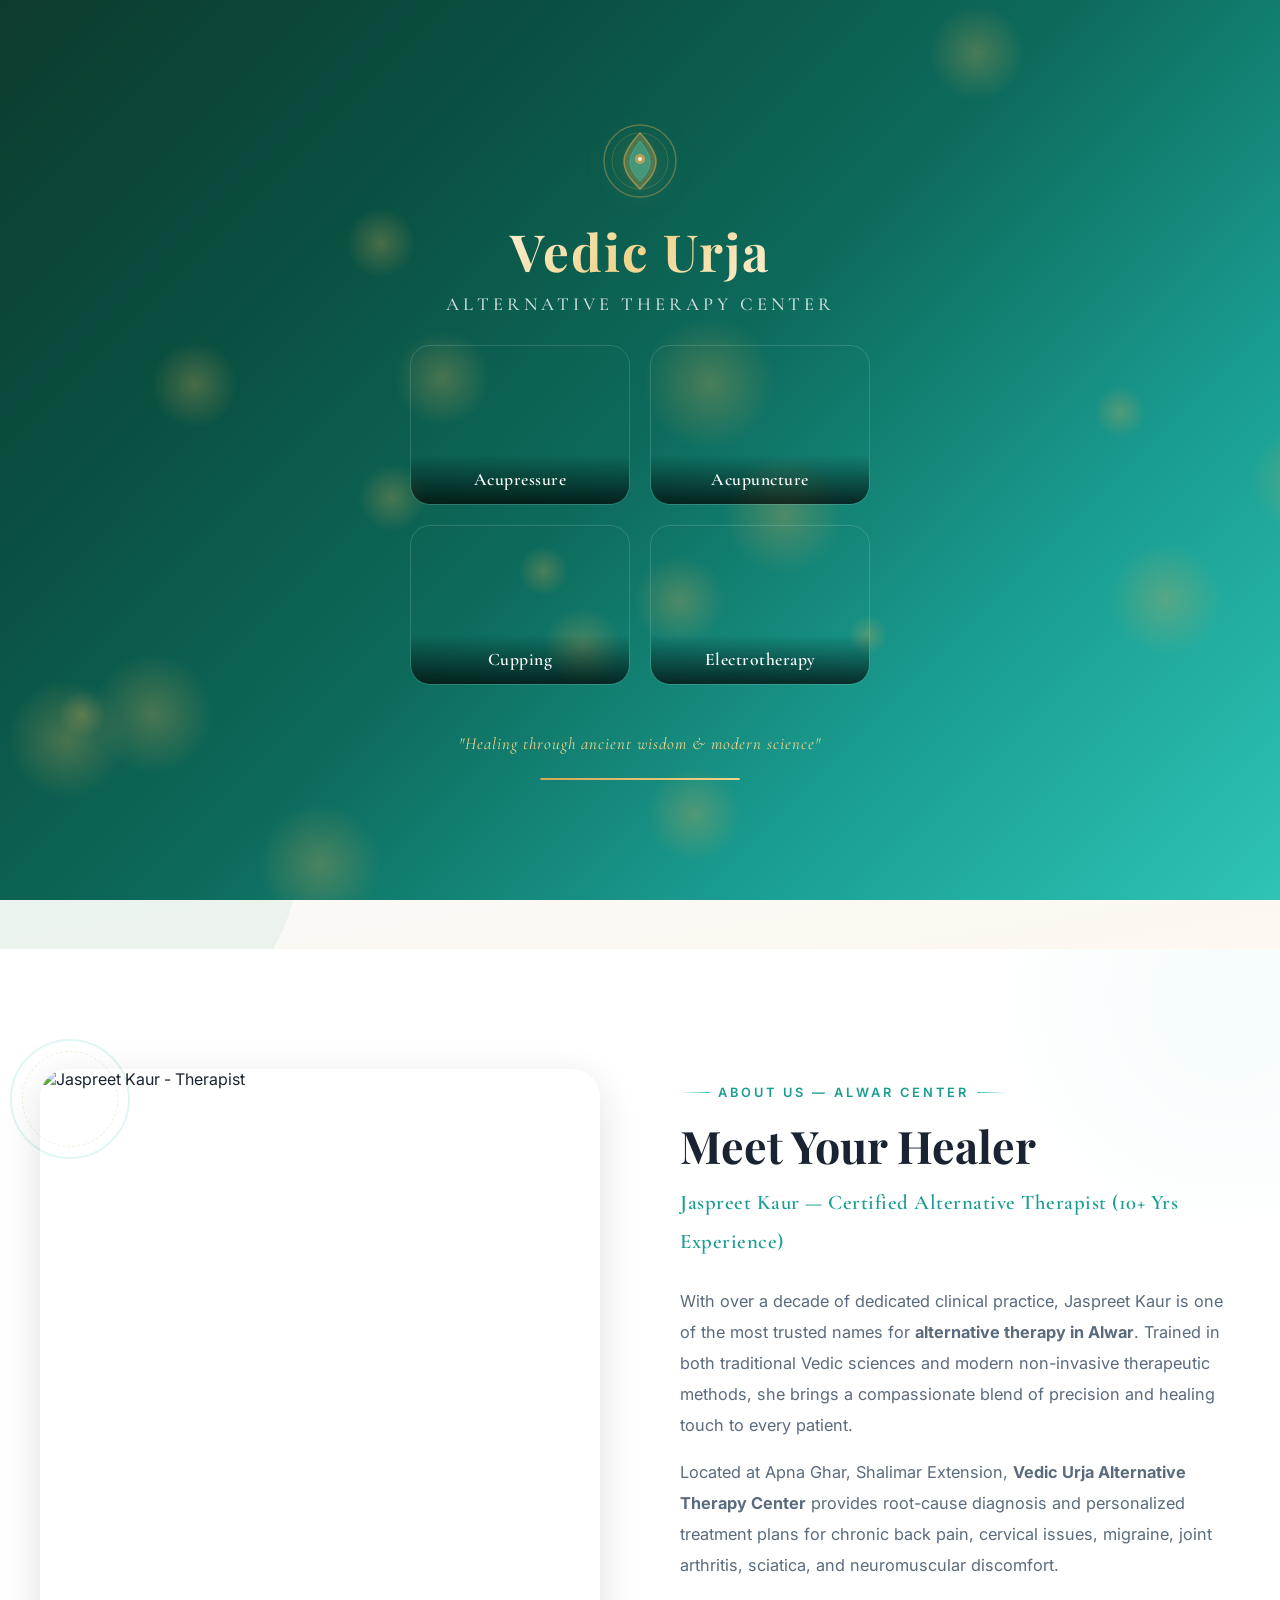
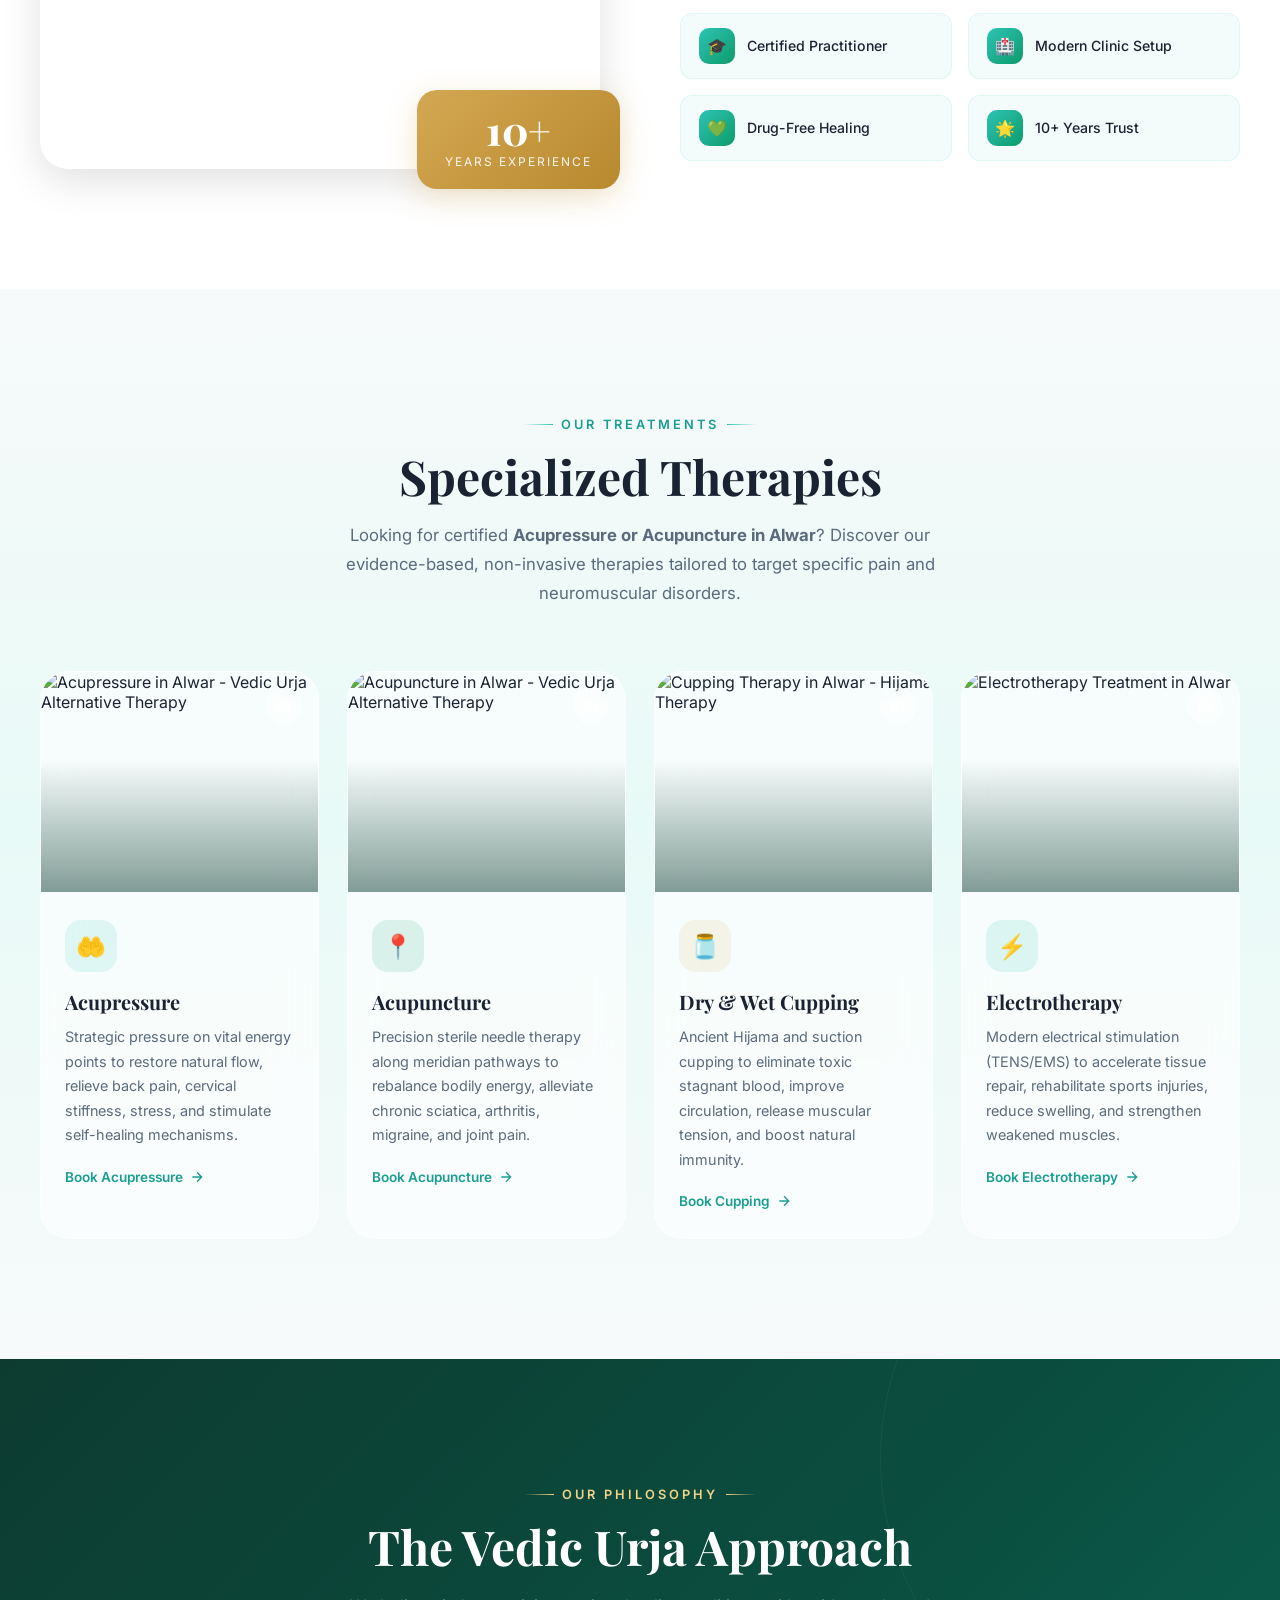
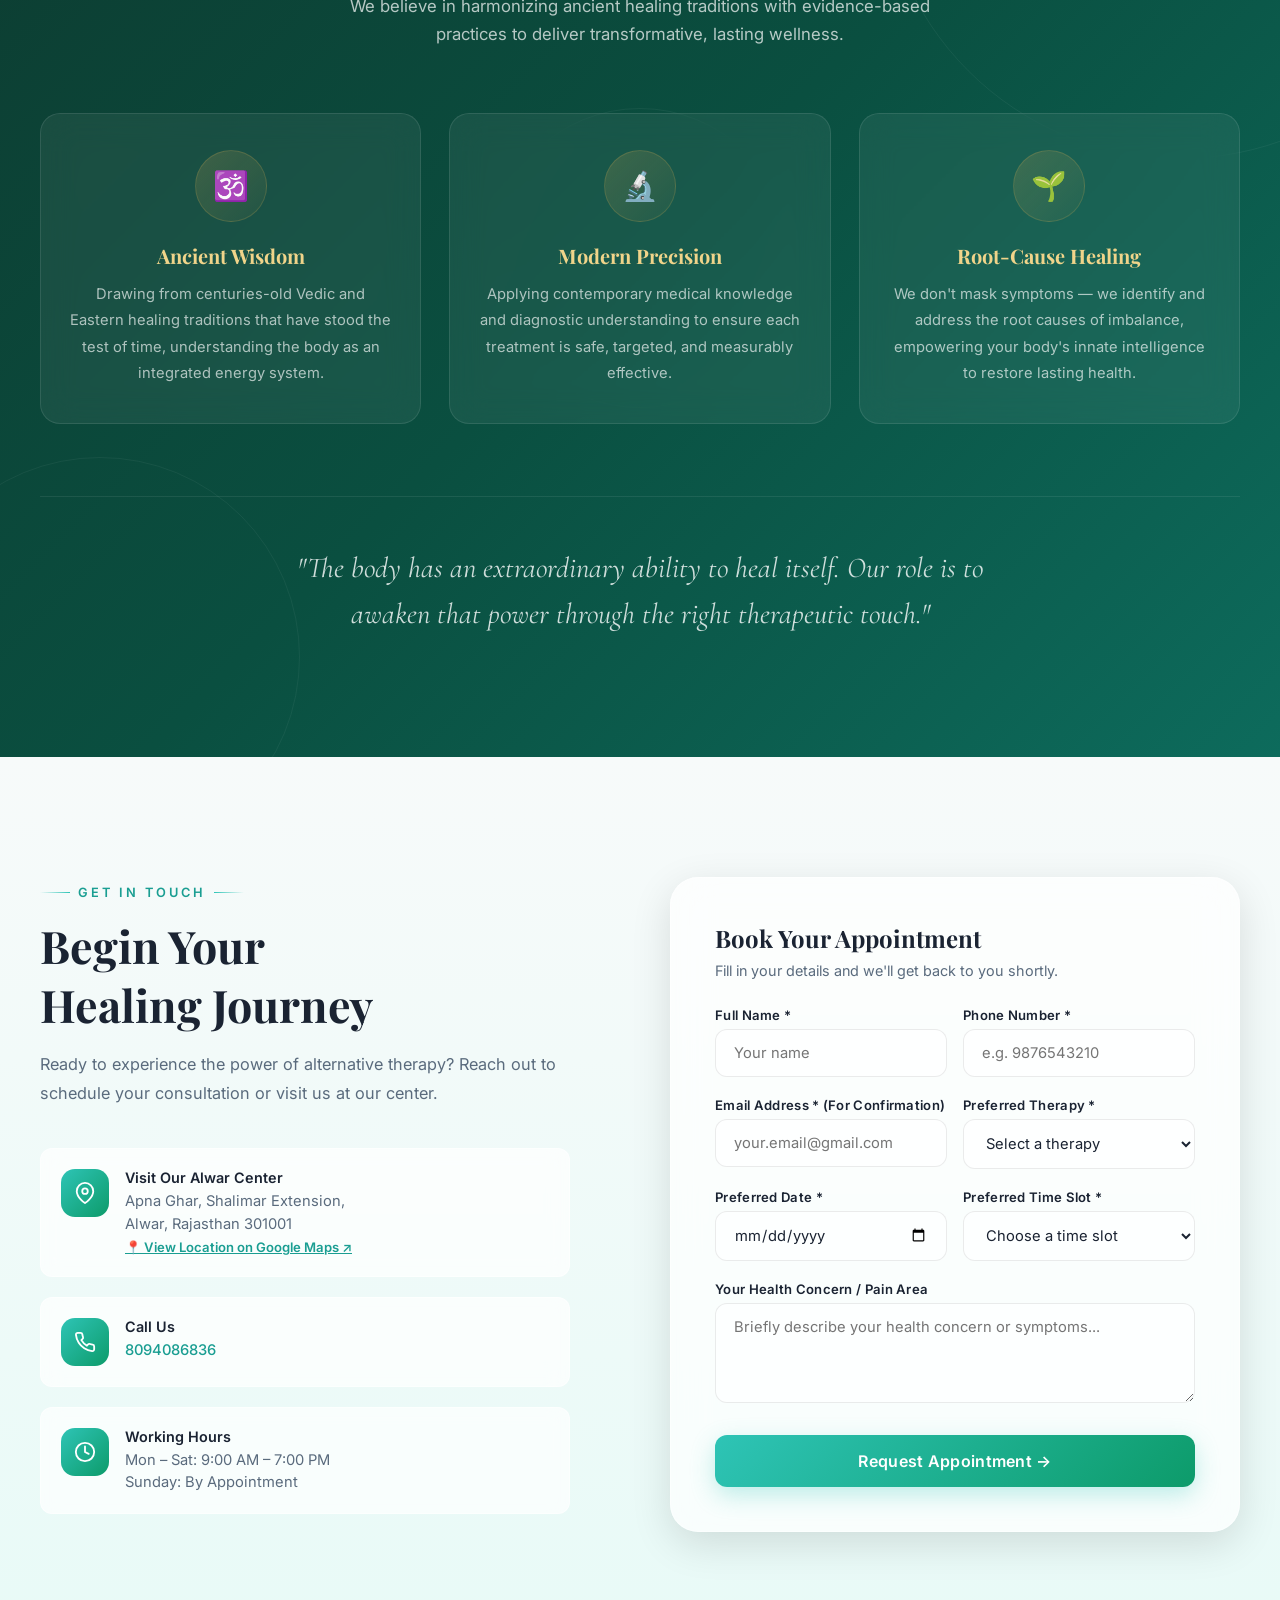
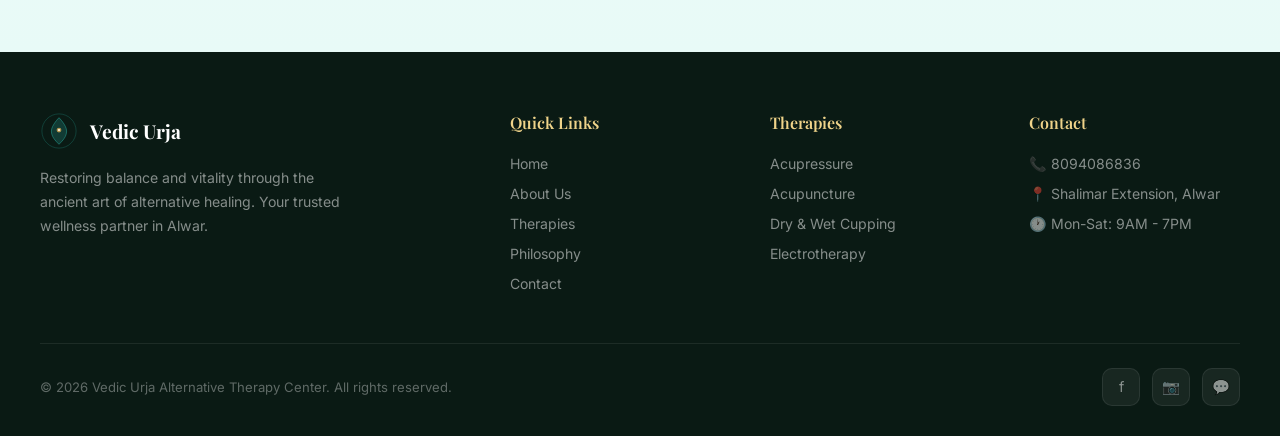
==== commit ed4b1863: "second commit" ====
--- a/index.html
+++ b/index.html
@@ -171,1795 +171,7 @@
     <link href="https://fonts.googleapis.com/css2?family=Playfair+Display:ital,wght@0,400;0,500;0,600;0,700;0,800;1,400;1,500&family=Inter:wght@300;400;500;600;700&family=Cormorant+Garamond:ital,wght@0,400;0,500;0,600;0,700;1,400;1,500&display=swap" rel="stylesheet">
     <!-- EmailJS SDK -->
     <script type="text/javascript" src="https://cdn.jsdelivr.net/npm/@emailjs/browser@4/dist/email.min.js"></script>
-    <style>
-        /* ===== CSS RESET & VARIABLES ===== */
-        *, *::before, *::after { margin: 0; padding: 0; box-sizing: border-box; }
-
-        :root {
-            --turquoise: #2EC4B6;
-            --turquoise-light: #5DE8DA;
-            --turquoise-dark: #1A9E92;
-            --emerald: #0D9B6A;
-            --emerald-light: #34D399;
-            --emerald-dark: #047857;
-            --gold: #D4A853;
-            --gold-light: #F0D48A;
-            --gold-dark: #B8892E;
-            --white: #FFFFFF;
-            --off-white: #F7FAFA;
-            --cream: #FDF8F0;
-            --text-dark: #1A2332;
-            --text-muted: #5A6B7D;
-            --text-light: #8896A6;
-            --glass-bg: rgba(255, 255, 255, 0.15);
-            --glass-border: rgba(255, 255, 255, 0.25);
-            --glass-shadow: 0 8px 32px rgba(0, 0, 0, 0.08);
-            --shadow-sm: 0 2px 8px rgba(0, 0, 0, 0.06);
-            --shadow-md: 0 4px 20px rgba(0, 0, 0, 0.08);
-            --shadow-lg: 0 12px 40px rgba(0, 0, 0, 0.12);
-            --shadow-xl: 0 20px 60px rgba(0, 0, 0, 0.15);
-            --radius-sm: 12px;
-            --radius-md: 20px;
-            --radius-lg: 28px;
-            --radius-xl: 40px;
-        }
-
-        html { scroll-behavior: smooth; overflow-x: hidden; }
-
-        body {
-            font-family: 'Inter', -apple-system, sans-serif;
-            background: var(--off-white);
-            color: var(--text-dark);
-            overflow-x: hidden;
-            -webkit-font-smoothing: antialiased;
-        }
-
-        /* ===== INTRO SCREEN ===== */
-        .intro-screen {
-            position: fixed;
-            inset: 0;
-            z-index: 10000;
-            display: flex;
-            align-items: center;
-            justify-content: center;
-            background: linear-gradient(135deg, #0D3B30 0%, #0A4F40 25%, #0D6B5C 50%, #1A9E92 75%, #2EC4B6 100%);
-            overflow: hidden;
-            transition: opacity 0.8s cubic-bezier(0.4, 0, 0.2, 1), transform 0.8s cubic-bezier(0.4, 0, 0.2, 1);
-        }
-
-        .intro-screen.hide {
-            opacity: 0;
-            transform: scale(1.05);
-            pointer-events: none;
-        }
-
-        .intro-particles {
-            position: absolute;
-            inset: 0;
-            overflow: hidden;
-        }
-
-        .intro-particle {
-            position: absolute;
-            border-radius: 50%;
-            background: radial-gradient(circle, rgba(212, 168, 83, 0.3), transparent 70%);
-            animation: introFloat 6s ease-in-out infinite;
-        }
-
-        @keyframes introFloat {
-            0%, 100% { transform: translateY(0) scale(1); opacity: 0.3; }
-            50% { transform: translateY(-30px) scale(1.1); opacity: 0.6; }
-        }
-
-        .intro-content {
-            position: relative;
-            z-index: 2;
-            text-align: center;
-            color: white;
-        }
-
-        .intro-therapy-grid {
-            display: grid;
-            grid-template-columns: repeat(2, 1fr);
-            gap: 20px;
-            margin-bottom: 48px;
-            max-width: 500px;
-            margin-left: auto;
-            margin-right: auto;
-        }
-
-        .intro-therapy-card {
-            width: 220px;
-            height: 160px;
-            border-radius: var(--radius-md);
-            overflow: hidden;
-            position: relative;
-            opacity: 0;
-            transform: translateY(40px) scale(0.9);
-            transition: all 0.6s cubic-bezier(0.4, 0, 0.2, 1);
-            border: 1px solid rgba(255,255,255,0.15);
-        }
-
-        .intro-therapy-card.visible {
-            opacity: 1;
-            transform: translateY(0) scale(1);
-        }
-
-        .intro-therapy-card .card-bg {
-            position: absolute;
-            inset: 0;
-            background-size: cover;
-            background-position: center;
-            filter: brightness(0.6);
-            transition: transform 0.5s ease;
-        }
-
-        .intro-therapy-card:hover .card-bg { transform: scale(1.1); }
-
-        .intro-therapy-card .card-label {
-            position: absolute;
-            bottom: 0;
-            left: 0;
-            right: 0;
-            padding: 14px;
-            background: linear-gradient(transparent, rgba(0,0,0,0.7));
-            font-family: 'Cormorant Garamond', serif;
-            font-size: 1.1rem;
-            font-weight: 600;
-            letter-spacing: 0.5px;
-        }
-
-        .intro-logo-container {
-            margin-bottom: 30px;
-            opacity: 0;
-            transform: translateY(20px);
-            animation: introReveal 1s 0.3s cubic-bezier(0.4, 0, 0.2, 1) forwards;
-        }
-
-        .intro-logo-icon {
-            width: 80px;
-            height: 80px;
-            margin: 0 auto 16px;
-            position: relative;
-        }
-
-        .intro-logo-icon svg {
-            width: 100%;
-            height: 100%;
-            filter: drop-shadow(0 4px 12px rgba(212,168,83,0.3));
-        }
-
-        .intro-title {
-            font-family: 'Playfair Display', serif;
-            font-size: clamp(2rem, 5vw, 3.2rem);
-            font-weight: 700;
-            letter-spacing: 2px;
-            margin-bottom: 8px;
-            background: linear-gradient(135deg, #FFFFFF, #F0D48A, #FFFFFF);
-            -webkit-background-clip: text;
-            -webkit-text-fill-color: transparent;
-            background-clip: text;
-        }
-
-        .intro-subtitle {
-            font-family: 'Cormorant Garamond', serif;
-            font-size: 1.15rem;
-            opacity: 0.8;
-            letter-spacing: 4px;
-            text-transform: uppercase;
-            font-weight: 500;
-        }
-
-        .intro-tagline {
-            font-family: 'Cormorant Garamond', serif;
-            font-size: 1.05rem;
-            opacity: 0;
-            margin-top: 32px;
-            letter-spacing: 1px;
-            font-style: italic;
-            color: var(--gold-light);
-            animation: introReveal 1s 2.8s cubic-bezier(0.4, 0, 0.2, 1) forwards;
-        }
-
-        .intro-progress {
-            width: 200px;
-            height: 2px;
-            background: rgba(255,255,255,0.15);
-            border-radius: 2px;
-            margin: 24px auto 0;
-            overflow: hidden;
-            opacity: 0;
-            animation: introReveal 0.5s 3s forwards;
-        }
-
-        .intro-progress-bar {
-            height: 100%;
-            background: linear-gradient(90deg, var(--gold), var(--gold-light));
-            border-radius: 2px;
-            width: 0%;
-            animation: introProgress 1.5s 3.2s cubic-bezier(0.4, 0, 0.2, 1) forwards;
-        }
-
-        @keyframes introReveal {
-            to { opacity: 1; transform: translateY(0); }
-        }
-
-        @keyframes introProgress {
-            to { width: 100%; }
-        }
-
-        /* ===== FLOATING DECORATIVE ELEMENTS ===== */
-        .floating-elements {
-            position: fixed;
-            inset: 0;
-            pointer-events: none;
-            z-index: 1;
-            overflow: hidden;
-        }
-
-        .float-orb {
-            position: absolute;
-            border-radius: 50%;
-            filter: blur(60px);
-            opacity: 0.08;
-        }
-
-        .float-orb-1 {
-            width: 400px; height: 400px;
-            background: var(--turquoise);
-            top: 10%; left: -5%;
-            animation: orbFloat1 20s ease-in-out infinite;
-        }
-
-        .float-orb-2 {
-            width: 300px; height: 300px;
-            background: var(--emerald);
-            top: 40%; right: -5%;
-            animation: orbFloat2 25s ease-in-out infinite;
-        }
-
-        .float-orb-3 {
-            width: 350px; height: 350px;
-            background: var(--gold);
-            bottom: 10%; left: 30%;
-            animation: orbFloat3 22s ease-in-out infinite;
-        }
-
-        @keyframes orbFloat1 {
-            0%, 100% { transform: translate(0, 0) scale(1); }
-            33% { transform: translate(60px, 40px) scale(1.1); }
-            66% { transform: translate(-30px, 80px) scale(0.95); }
-        }
-        @keyframes orbFloat2 {
-            0%, 100% { transform: translate(0, 0) scale(1); }
-            33% { transform: translate(-50px, -40px) scale(1.15); }
-            66% { transform: translate(40px, -60px) scale(0.9); }
-        }
-        @keyframes orbFloat3 {
-            0%, 100% { transform: translate(0, 0) scale(1); }
-            50% { transform: translate(80px, -50px) scale(1.1); }
-        }
-
-        /* ===== NAVIGATION ===== */
-        .navbar {
-            position: fixed;
-            top: 0;
-            left: 0;
-            right: 0;
-            z-index: 1000;
-            padding: 16px 40px;
-            display: flex;
-            align-items: center;
-            justify-content: space-between;
-            transition: all 0.4s cubic-bezier(0.4, 0, 0.2, 1);
-        }
-
-        .navbar.scrolled {
-            background: rgba(255, 255, 255, 0.75);
-            backdrop-filter: blur(20px) saturate(180%);
-            -webkit-backdrop-filter: blur(20px) saturate(180%);
-            border-bottom: 1px solid rgba(255,255,255,0.3);
-            box-shadow: 0 4px 30px rgba(0,0,0,0.06);
-            padding: 10px 40px;
-        }
-
-        .nav-logo {
-            display: flex;
-            align-items: center;
-            gap: 12px;
-            text-decoration: none;
-            color: var(--text-dark);
-        }
-
-        .nav-logo-icon {
-            width: 42px;
-            height: 42px;
-            transition: transform 0.3s ease;
-        }
-
-        .nav-logo:hover .nav-logo-icon { transform: rotate(15deg) scale(1.05); }
-
-        .nav-logo-text {
-            font-family: 'Playfair Display', serif;
-            font-weight: 700;
-            font-size: 1.3rem;
-            letter-spacing: 0.5px;
-        }
-
-        .nav-logo-text span {
-            color: var(--turquoise-dark);
-        }
-
-        .nav-links {
-            display: flex;
-            align-items: center;
-            gap: 8px;
-            list-style: none;
-            background: rgba(255, 255, 255, 0.5);
-            backdrop-filter: blur(16px);
-            -webkit-backdrop-filter: blur(16px);
-            border: 1px solid rgba(255,255,255,0.4);
-            border-radius: 50px;
-            padding: 6px 8px;
-        }
-
-        .nav-links li {
-            list-style: none;
-        }
-
-        .nav-links a {
-            display: inline-block;
-            text-decoration: none;
-            color: var(--text-dark);
-            font-size: 0.88rem;
-            font-weight: 500;
-            padding: 8px 18px;
-            border-radius: 50px;
-            transition: all 0.3s ease;
-            letter-spacing: 0.3px;
-        }
-
-        .nav-links a:hover, .nav-links a.active {
-            background: var(--turquoise);
-            color: white;
-            box-shadow: 0 4px 12px rgba(46,196,182,0.3);
-        }
-
-        .nav-cta {
-            background: linear-gradient(135deg, var(--turquoise), var(--emerald));
-            color: white !important;
-            font-weight: 600 !important;
-            box-shadow: 0 4px 16px rgba(46,196,182,0.3);
-        }
-
-        .nav-cta:hover {
-            background: linear-gradient(135deg, var(--turquoise-dark), var(--emerald-dark)) !important;
-            transform: translateY(-1px);
-            box-shadow: 0 6px 20px rgba(46,196,182,0.4) !important;
-        }
-
-        /* Mobile Menu */
-        .mobile-toggle {
-            display: none;
-            flex-direction: column;
-            gap: 5px;
-            background: none;
-            border: none;
-            cursor: pointer;
-            padding: 8px;
-            z-index: 1001;
-        }
-
-        .mobile-toggle span {
-            width: 24px;
-            height: 2px;
-            background: var(--text-dark);
-            border-radius: 2px;
-            transition: all 0.3s ease;
-        }
-
-        .mobile-toggle.open span:nth-child(1) { transform: rotate(45deg) translate(5px, 5px); }
-        .mobile-toggle.open span:nth-child(2) { opacity: 0; }
-        .mobile-toggle.open span:nth-child(3) { transform: rotate(-45deg) translate(5px, -5px); }
-
-        .nav-backdrop {
-            display: none;
-            position: fixed;
-            inset: 0;
-            background: rgba(0, 0, 0, 0.45);
-            backdrop-filter: blur(4px);
-            -webkit-backdrop-filter: blur(4px);
-            z-index: 999;
-            opacity: 0;
-            transition: opacity 0.3s ease;
-        }
-
-        .nav-backdrop.open {
-            display: block;
-            opacity: 1;
-        }
-
-        /* ===== HERO SECTION ===== */
-        .hero {
-            min-height: 100vh;
-            display: flex;
-            align-items: center;
-            position: relative;
-            overflow: hidden;
-            background: linear-gradient(170deg, #E8FAF7 0%, #F0FDF9 30%, var(--off-white) 60%, #FDF8F0 100%);
-        }
-
-        .hero-bg-shapes {
-            position: absolute;
-            inset: 0;
-            overflow: hidden;
-        }
-
-        .hero-shape {
-            position: absolute;
-            border-radius: 50%;
-            opacity: 0.06;
-        }
-
-        .hero-shape-1 {
-            width: 600px; height: 600px;
-            background: var(--turquoise);
-            top: -200px; right: -100px;
-            animation: shapeFloat 15s ease-in-out infinite;
-        }
-
-        .hero-shape-2 {
-            width: 400px; height: 400px;
-            background: var(--emerald);
-            bottom: -100px; left: -100px;
-            animation: shapeFloat 18s ease-in-out infinite reverse;
-        }
-
-        .hero-shape-3 {
-            width: 250px; height: 250px;
-            background: var(--gold);
-            top: 30%; left: 50%;
-            animation: shapeFloat 12s ease-in-out infinite;
-        }
-
-        @keyframes shapeFloat {
-            0%, 100% { transform: translate(0, 0) rotate(0deg); }
-            50% { transform: translate(30px, -30px) rotate(10deg); }
-        }
-
-        .hero-content {
-            position: relative;
-            z-index: 2;
-            max-width: 1300px;
-            margin: 0 auto;
-            padding: 120px 40px 80px;
-            display: grid;
-            grid-template-columns: 1fr 1fr;
-            gap: 60px;
-            align-items: center;
-        }
-
-        .hero-text { max-width: 600px; }
-
-        .hero-badge {
-            display: inline-flex;
-            align-items: center;
-            gap: 8px;
-            padding: 8px 20px;
-            background: rgba(46, 196, 182, 0.1);
-            border: 1px solid rgba(46, 196, 182, 0.2);
-            border-radius: 50px;
-            font-size: 0.82rem;
-            font-weight: 600;
-            color: var(--turquoise-dark);
-            letter-spacing: 1.5px;
-            text-transform: uppercase;
-            margin-bottom: 24px;
-            opacity: 0;
-            transform: translateY(20px);
-        }
-
-        .hero-badge .dot {
-            width: 6px; height: 6px;
-            background: var(--turquoise);
-            border-radius: 50%;
-            animation: pulse 2s ease-in-out infinite;
-        }
-
-        @keyframes pulse {
-            0%, 100% { opacity: 1; transform: scale(1); }
-            50% { opacity: 0.5; transform: scale(1.3); }
-        }
-
-        .hero-title {
-            font-family: 'Playfair Display', serif;
-            font-size: clamp(2.5rem, 5vw, 4rem);
-            font-weight: 800;
-            line-height: 1.1;
-            margin-bottom: 24px;
-            color: var(--text-dark);
-            opacity: 0;
-            transform: translateY(30px);
-        }
-
-        .hero-title .highlight {
-            background: linear-gradient(135deg, var(--turquoise), var(--emerald));
-            -webkit-background-clip: text;
-            -webkit-text-fill-color: transparent;
-            background-clip: text;
-        }
-
-        .hero-title .gold-accent {
-            color: var(--gold);
-            -webkit-text-fill-color: var(--gold);
-        }
-
-        .hero-description {
-            font-size: 1.1rem;
-            line-height: 1.8;
-            color: var(--text-muted);
-            margin-bottom: 36px;
-            max-width: 520px;
-            opacity: 0;
-            transform: translateY(30px);
-        }
-
-        .hero-buttons {
-            display: flex;
-            gap: 16px;
-            flex-wrap: wrap;
-            opacity: 0;
-            transform: translateY(30px);
-        }
-
-        .btn-primary {
-            display: inline-flex;
-            align-items: center;
-            gap: 10px;
-            padding: 16px 36px;
-            background: linear-gradient(135deg, var(--turquoise), var(--emerald));
-            color: white;
-            border: none;
-            border-radius: 50px;
-            font-size: 1rem;
-            font-weight: 600;
-            cursor: pointer;
-            transition: all 0.4s cubic-bezier(0.4, 0, 0.2, 1);
-            text-decoration: none;
-            box-shadow: 0 8px 30px rgba(46, 196, 182, 0.3);
-            letter-spacing: 0.3px;
-            position: relative;
-            overflow: hidden;
-        }
-
-        .btn-primary::before {
-            content: '';
-            position: absolute;
-            inset: 0;
-            background: linear-gradient(135deg, var(--turquoise-dark), var(--emerald-dark));
-            opacity: 0;
-            transition: opacity 0.3s ease;
-            border-radius: 50px;
-        }
-
-        .btn-primary:hover::before { opacity: 1; }
-        .btn-primary:hover {
-            transform: translateY(-3px);
-            box-shadow: 0 12px 40px rgba(46, 196, 182, 0.4);
-        }
-
-        .btn-primary span { position: relative; z-index: 1; }
-        .btn-primary svg { position: relative; z-index: 1; }
-
-        .btn-secondary {
-            display: inline-flex;
-            align-items: center;
-            gap: 10px;
-            padding: 16px 36px;
-            background: rgba(255,255,255,0.7);
-            backdrop-filter: blur(10px);
-            color: var(--text-dark);
-            border: 1px solid rgba(46, 196, 182, 0.2);
-            border-radius: 50px;
-            font-size: 1rem;
-            font-weight: 600;
-            cursor: pointer;
-            transition: all 0.3s ease;
-            text-decoration: none;
-            letter-spacing: 0.3px;
-        }
-
-        .btn-secondary:hover {
-            background: rgba(46, 196, 182, 0.08);
-            border-color: var(--turquoise);
-            transform: translateY(-2px);
-            box-shadow: var(--shadow-md);
-        }
-
-        .hero-stats {
-            display: flex;
-            gap: 40px;
-            margin-top: 48px;
-            padding-top: 36px;
-            border-top: 1px solid rgba(0,0,0,0.06);
-            opacity: 0;
-            transform: translateY(20px);
-        }
-
-        .stat-item h3 {
-            font-family: 'Playfair Display', serif;
-            font-size: 2rem;
-            font-weight: 700;
-            color: var(--turquoise-dark);
-            line-height: 1;
-        }
-
-        .stat-item h3 .gold { color: var(--gold); }
-
-        .stat-item p {
-            font-size: 0.82rem;
-            color: var(--text-light);
-            margin-top: 4px;
-            text-transform: uppercase;
-            letter-spacing: 1px;
-            font-weight: 500;
-        }
-
-        /* Hero Visual */
-        .hero-visual {
-            position: relative;
-            display: flex;
-            justify-content: center;
-            align-items: center;
-            opacity: 0;
-            transform: translateX(40px);
-        }
-
-        .hero-image-container {
-            position: relative;
-            width: 480px;
-            height: 560px;
-        }
-
-        .hero-main-image {
-            width: 100%;
-            height: 100%;
-            border-radius: var(--radius-xl);
-            overflow: hidden;
-            position: relative;
-            box-shadow: var(--shadow-xl);
-        }
-
-        .hero-main-image img {
-            width: 100%;
-            height: 100%;
-            object-fit: cover;
-        }
-
-        .hero-main-image .overlay {
-            position: absolute;
-            inset: 0;
-            background: linear-gradient(180deg, transparent 50%, rgba(13, 59, 48, 0.3));
-            border-radius: var(--radius-xl);
-        }
-
-        .hero-floating-card {
-            position: absolute;
-            background: rgba(255, 255, 255, 0.85);
-            backdrop-filter: blur(20px);
-            -webkit-backdrop-filter: blur(20px);
-            border: 1px solid rgba(255,255,255,0.5);
-            border-radius: var(--radius-md);
-            padding: 16px 20px;
-            box-shadow: var(--shadow-lg);
-            animation: floatCard 4s ease-in-out infinite;
-        }
-
-        .hero-card-1 {
-            top: 40px;
-            right: -40px;
-            animation-delay: 0s;
-        }
-
-        .hero-card-2 {
-            bottom: 60px;
-            left: -40px;
-            animation-delay: 1.5s;
-        }
-
-        @keyframes floatCard {
-            0%, 100% { transform: translateY(0); }
-            50% { transform: translateY(-10px); }
-        }
-
-        .hero-floating-card .card-icon {
-            width: 40px;
-            height: 40px;
-            border-radius: 12px;
-            display: flex;
-            align-items: center;
-            justify-content: center;
-            margin-bottom: 8px;
-            font-size: 1.2rem;
-        }
-
-        .hero-floating-card .card-title {
-            font-weight: 600;
-            font-size: 0.85rem;
-            color: var(--text-dark);
-        }
-
-        .hero-floating-card .card-value {
-            font-family: 'Playfair Display', serif;
-            font-size: 1.3rem;
-            font-weight: 700;
-            color: var(--turquoise-dark);
-        }
-
-        /* ===== SECTION STYLES ===== */
-        section {
-            position: relative;
-            z-index: 2;
-        }
-
-        .section-header {
-            text-align: center;
-            margin-bottom: 64px;
-        }
-
-        .section-label {
-            display: inline-flex;
-            align-items: center;
-            gap: 8px;
-            font-size: 0.8rem;
-            font-weight: 600;
-            letter-spacing: 3px;
-            text-transform: uppercase;
-            color: var(--turquoise-dark);
-            margin-bottom: 16px;
-        }
-
-        .section-label::before, .section-label::after {
-            content: '';
-            width: 30px;
-            height: 1px;
-            background: linear-gradient(90deg, transparent, var(--turquoise));
-        }
-
-        .section-label::after {
-            background: linear-gradient(90deg, var(--turquoise), transparent);
-        }
-
-        .section-title {
-            font-family: 'Playfair Display', serif;
-            font-size: clamp(2rem, 4vw, 3rem);
-            font-weight: 700;
-            color: var(--text-dark);
-            line-height: 1.2;
-            margin-bottom: 16px;
-        }
-
-        .section-subtitle {
-            font-size: 1.05rem;
-            color: var(--text-muted);
-            max-width: 600px;
-            margin: 0 auto;
-            line-height: 1.7;
-        }
-
-        /* ===== ABOUT SECTION ===== */
-        .about {
-            padding: 120px 40px;
-            background: var(--white);
-            position: relative;
-            overflow: hidden;
-        }
-
-        .about::before {
-            content: '';
-            position: absolute;
-            top: -200px;
-            right: -200px;
-            width: 500px;
-            height: 500px;
-            background: radial-gradient(circle, rgba(46,196,182,0.05), transparent 70%);
-            border-radius: 50%;
-        }
-
-        .about-grid {
-            max-width: 1200px;
-            margin: 0 auto;
-            display: grid;
-            grid-template-columns: 1fr 1fr;
-            gap: 80px;
-            align-items: center;
-        }
-
-        .about-image-wrapper {
-            position: relative;
-        }
-
-        .about-image {
-            width: 100%;
-            aspect-ratio: 4/5;
-            border-radius: var(--radius-lg);
-            overflow: hidden;
-            position: relative;
-            box-shadow: var(--shadow-lg);
-        }
-
-        .about-image img {
-            width: 100%;
-            height: 100%;
-            object-fit: cover;
-        }
-
-        .about-image::after {
-            content: '';
-            position: absolute;
-            inset: 0;
-            border-radius: var(--radius-lg);
-            border: 1px solid rgba(255,255,255,0.3);
-        }
-
-        .about-experience-badge {
-            position: absolute;
-            bottom: -20px;
-            right: -20px;
-            background: linear-gradient(135deg, var(--gold), var(--gold-dark));
-            color: white;
-            padding: 20px 28px;
-            border-radius: var(--radius-md);
-            box-shadow: 0 8px 30px rgba(212, 168, 83, 0.3);
-            text-align: center;
-        }
-
-        .about-experience-badge .number {
-            font-family: 'Playfair Display', serif;
-            font-size: 2.5rem;
-            font-weight: 800;
-            line-height: 1;
-        }
-
-        .about-experience-badge .label {
-            font-size: 0.75rem;
-            text-transform: uppercase;
-            letter-spacing: 2px;
-            margin-top: 4px;
-            opacity: 0.9;
-        }
-
-        .about-decorative-ring {
-            position: absolute;
-            top: -30px;
-            left: -30px;
-            width: 120px;
-            height: 120px;
-            border: 2px solid rgba(46, 196, 182, 0.15);
-            border-radius: 50%;
-            animation: ringRotate 20s linear infinite;
-        }
-
-        .about-decorative-ring::before {
-            content: '';
-            position: absolute;
-            top: 10px;
-            left: 10px;
-            right: 10px;
-            bottom: 10px;
-            border: 1px dashed rgba(212, 168, 83, 0.2);
-            border-radius: 50%;
-        }
-
-        @keyframes ringRotate {
-            from { transform: rotate(0deg); }
-            to { transform: rotate(360deg); }
-        }
-
-        .about-content h2 {
-            font-family: 'Playfair Display', serif;
-            font-size: clamp(2rem, 3.5vw, 2.8rem);
-            font-weight: 700;
-            margin-bottom: 8px;
-            color: var(--text-dark);
-        }
-
-        .about-content .therapist-name {
-            font-family: 'Cormorant Garamond', serif;
-            font-size: 1.3rem;
-            color: var(--turquoise-dark);
-            font-weight: 600;
-            margin-bottom: 24px;
-            letter-spacing: 0.5px;
-        }
-
-        .about-content p {
-            font-size: 1.02rem;
-            line-height: 1.9;
-            color: var(--text-muted);
-            margin-bottom: 16px;
-        }
-
-        .about-highlights {
-            display: grid;
-            grid-template-columns: 1fr 1fr;
-            gap: 16px;
-            margin-top: 32px;
-        }
-
-        .about-highlight-item {
-            display: flex;
-            align-items: center;
-            gap: 12px;
-            padding: 14px 18px;
-            background: rgba(46, 196, 182, 0.05);
-            border-radius: var(--radius-sm);
-            border: 1px solid rgba(46, 196, 182, 0.1);
-            transition: all 0.3s ease;
-        }
-
-        .about-highlight-item:hover {
-            background: rgba(46, 196, 182, 0.1);
-            transform: translateY(-2px);
-            box-shadow: var(--shadow-sm);
-        }
-
-        .about-highlight-item .icon {
-            width: 36px;
-            height: 36px;
-            border-radius: 10px;
-            background: linear-gradient(135deg, var(--turquoise), var(--emerald));
-            display: flex;
-            align-items: center;
-            justify-content: center;
-            flex-shrink: 0;
-            font-size: 1rem;
-        }
-
-        .about-highlight-item span {
-            font-size: 0.88rem;
-            font-weight: 500;
-            color: var(--text-dark);
-        }
-
-        /* ===== THERAPIES SECTION ===== */
-        .therapies {
-            padding: 120px 40px;
-            background: linear-gradient(180deg, var(--off-white), #E8FAF7, var(--off-white));
-            position: relative;
-        }
-
-        .therapies-grid {
-            max-width: 1200px;
-            margin: 0 auto;
-            display: grid;
-            grid-template-columns: repeat(4, 1fr);
-            gap: 28px;
-        }
-
-        .therapy-card {
-            background: rgba(255, 255, 255, 0.6);
-            backdrop-filter: blur(20px);
-            -webkit-backdrop-filter: blur(20px);
-            border: 1px solid rgba(255, 255, 255, 0.5);
-            border-radius: var(--radius-lg);
-            overflow: hidden;
-            transition: all 0.5s cubic-bezier(0.4, 0, 0.2, 1);
-            position: relative;
-            cursor: pointer;
-        }
-
-        .therapy-card:hover {
-            transform: translateY(-12px);
-            box-shadow: 0 20px 60px rgba(46, 196, 182, 0.15);
-            border-color: rgba(46, 196, 182, 0.3);
-        }
-
-        .therapy-card-image {
-            height: 220px;
-            overflow: hidden;
-            position: relative;
-        }
-
-        .therapy-card-image img {
-            width: 100%;
-            height: 100%;
-            object-fit: cover;
-            transition: transform 0.6s ease;
-        }
-
-        .therapy-card:hover .therapy-card-image img {
-            transform: scale(1.08);
-        }
-
-        .therapy-card-image .image-overlay {
-            position: absolute;
-            inset: 0;
-            background: linear-gradient(180deg, transparent 40%, rgba(13, 59, 48, 0.5));
-        }
-
-        .therapy-card-number {
-            position: absolute;
-            top: 16px;
-            right: 16px;
-            width: 36px;
-            height: 36px;
-            background: rgba(255,255,255,0.2);
-            backdrop-filter: blur(10px);
-            border: 1px solid rgba(255,255,255,0.3);
-            border-radius: 50%;
-            display: flex;
-            align-items: center;
-            justify-content: center;
-            font-family: 'Playfair Display', serif;
-            font-size: 0.85rem;
-            font-weight: 700;
-            color: white;
-        }
-
-        .therapy-card-body {
-            padding: 28px 24px;
-        }
-
-        .therapy-card-icon {
-            width: 52px;
-            height: 52px;
-            border-radius: 16px;
-            display: flex;
-            align-items: center;
-            justify-content: center;
-            margin-bottom: 16px;
-            font-size: 1.5rem;
-            transition: all 0.3s ease;
-        }
-
-        .therapy-card:hover .therapy-card-icon {
-            transform: scale(1.1) rotate(5deg);
-        }
-
-        .therapy-card-body h3 {
-            font-family: 'Playfair Display', serif;
-            font-size: 1.25rem;
-            font-weight: 700;
-            color: var(--text-dark);
-            margin-bottom: 10px;
-        }
-
-        .therapy-card-body p {
-            font-size: 0.9rem;
-            line-height: 1.7;
-            color: var(--text-muted);
-            margin-bottom: 18px;
-        }
-
-        .therapy-card-link {
-            display: inline-flex;
-            align-items: center;
-            gap: 6px;
-            font-size: 0.85rem;
-            font-weight: 600;
-            color: var(--turquoise-dark);
-            text-decoration: none;
-            transition: all 0.3s ease;
-        }
-
-        .therapy-card-link:hover { gap: 10px; }
-
-        .therapy-card-link svg {
-            transition: transform 0.3s ease;
-        }
-
-        .therapy-card:hover .therapy-card-link svg {
-            transform: translateX(4px);
-        }
-
-        /* Therapy card color themes */
-        .therapy-card[data-theme="turquoise"] .therapy-card-icon {
-            background: rgba(46, 196, 182, 0.12);
-            color: var(--turquoise-dark);
-        }
-        .therapy-card[data-theme="emerald"] .therapy-card-icon {
-            background: rgba(13, 155, 106, 0.12);
-            color: var(--emerald-dark);
-        }
-        .therapy-card[data-theme="gold"] .therapy-card-icon {
-            background: rgba(212, 168, 83, 0.12);
-            color: var(--gold-dark);
-        }
-        .therapy-card[data-theme="teal"] .therapy-card-icon {
-            background: rgba(20, 184, 166, 0.12);
-            color: #0F766E;
-        }
-
-        /* ===== PHILOSOPHY SECTION ===== */
-        .philosophy {
-            padding: 120px 40px;
-            background: linear-gradient(135deg, #0D3B30, #0A4F40, #0D6B5C);
-            color: white;
-            position: relative;
-            overflow: hidden;
-        }
-
-        .philosophy-bg {
-            position: absolute;
-            inset: 0;
-            overflow: hidden;
-        }
-
-        .philosophy-bg-circle {
-            position: absolute;
-            border-radius: 50%;
-            border: 1px solid rgba(255,255,255,0.05);
-        }
-
-        .philosophy-bg-circle:nth-child(1) {
-            width: 600px; height: 600px; top: -200px; right: -200px;
-        }
-
-        .philosophy-bg-circle:nth-child(2) {
-            width: 400px; height: 400px; bottom: -100px; left: -100px;
-        }
-
-        .philosophy-bg-circle:nth-child(3) {
-            width: 300px; height: 300px; top: 50%; left: 50%; transform: translate(-50%, -50%);
-        }
-
-        .philosophy-content {
-            max-width: 1200px;
-            margin: 0 auto;
-            position: relative;
-            z-index: 2;
-        }
-
-        .philosophy .section-label {
-            color: var(--gold-light);
-        }
-
-        .philosophy .section-label::before {
-            background: linear-gradient(90deg, transparent, var(--gold-light));
-        }
-
-        .philosophy .section-label::after {
-            background: linear-gradient(90deg, var(--gold-light), transparent);
-        }
-
-        .philosophy .section-title {
-            color: white;
-        }
-
-        .philosophy .section-subtitle {
-            color: rgba(255,255,255,0.7);
-        }
-
-        .philosophy-grid {
-            display: grid;
-            grid-template-columns: repeat(3, 1fr);
-            gap: 28px;
-            margin-top: 60px;
-        }
-
-        .philosophy-card {
-            background: rgba(255, 255, 255, 0.06);
-            backdrop-filter: blur(16px);
-            -webkit-backdrop-filter: blur(16px);
-            border: 1px solid rgba(255, 255, 255, 0.1);
-            border-radius: var(--radius-md);
-            padding: 36px 28px;
-            transition: all 0.4s ease;
-            text-align: center;
-        }
-
-        .philosophy-card:hover {
-            background: rgba(255, 255, 255, 0.1);
-            border-color: rgba(212, 168, 83, 0.3);
-            transform: translateY(-8px);
-            box-shadow: 0 20px 50px rgba(0,0,0,0.2);
-        }
-
-        .philosophy-card-icon {
-            width: 72px;
-            height: 72px;
-            margin: 0 auto 20px;
-            border-radius: 50%;
-            background: linear-gradient(135deg, rgba(212, 168, 83, 0.2), rgba(212, 168, 83, 0.05));
-            border: 1px solid rgba(212, 168, 83, 0.2);
-            display: flex;
-            align-items: center;
-            justify-content: center;
-            font-size: 1.8rem;
-            transition: all 0.3s ease;
-        }
-
-        .philosophy-card:hover .philosophy-card-icon {
-            transform: scale(1.1);
-            background: linear-gradient(135deg, rgba(212, 168, 83, 0.3), rgba(212, 168, 83, 0.1));
-        }
-
-        .philosophy-card h3 {
-            font-family: 'Playfair Display', serif;
-            font-size: 1.25rem;
-            font-weight: 700;
-            margin-bottom: 12px;
-            color: var(--gold-light);
-        }
-
-        .philosophy-card p {
-            font-size: 0.92rem;
-            line-height: 1.8;
-            color: rgba(255,255,255,0.65);
-        }
-
-        .philosophy-quote {
-            text-align: center;
-            margin-top: 72px;
-            padding-top: 48px;
-            border-top: 1px solid rgba(255,255,255,0.08);
-        }
-
-        .philosophy-quote blockquote {
-            font-family: 'Cormorant Garamond', serif;
-            font-size: clamp(1.3rem, 2.5vw, 1.8rem);
-            font-style: italic;
-            color: rgba(255,255,255,0.8);
-            max-width: 700px;
-            margin: 0 auto;
-            line-height: 1.6;
-        }
-
-        .philosophy-quote cite {
-            display: block;
-            margin-top: 16px;
-            font-style: normal;
-            font-family: 'Inter', sans-serif;
-            font-size: 0.85rem;
-            color: var(--gold);
-            letter-spacing: 2px;
-            text-transform: uppercase;
-        }
-
-        /* ===== CONTACT SECTION ===== */
-        .contact {
-            padding: 120px 40px;
-            background: linear-gradient(180deg, var(--off-white), #E8FAF7);
-            position: relative;
-        }
-
-        .contact-grid {
-            max-width: 1200px;
-            margin: 0 auto;
-            display: grid;
-            grid-template-columns: 1fr 1fr;
-            gap: 60px;
-            align-items: start;
-        }
-
-        .contact-info { padding-right: 40px; }
-
-        .contact-info h2 {
-            font-family: 'Playfair Display', serif;
-            font-size: clamp(2rem, 3.5vw, 2.8rem);
-            font-weight: 700;
-            margin-bottom: 16px;
-        }
-
-        .contact-info > p {
-            font-size: 1.02rem;
-            line-height: 1.8;
-            color: var(--text-muted);
-            margin-bottom: 40px;
-        }
-
-        .contact-details {
-            display: flex;
-            flex-direction: column;
-            gap: 20px;
-        }
-
-        .contact-detail-item {
-            display: flex;
-            align-items: flex-start;
-            gap: 16px;
-            padding: 20px;
-            background: rgba(255, 255, 255, 0.7);
-            backdrop-filter: blur(10px);
-            border: 1px solid rgba(255,255,255,0.5);
-            border-radius: var(--radius-sm);
-            transition: all 0.3s ease;
-        }
-
-        .contact-detail-item:hover {
-            background: rgba(255,255,255,0.9);
-            transform: translateX(6px);
-            box-shadow: var(--shadow-md);
-        }
-
-        .contact-detail-icon {
-            width: 48px;
-            height: 48px;
-            border-radius: 14px;
-            background: linear-gradient(135deg, var(--turquoise), var(--emerald));
-            display: flex;
-            align-items: center;
-            justify-content: center;
-            flex-shrink: 0;
-        }
-
-        .contact-detail-icon svg {
-            width: 22px;
-            height: 22px;
-            color: white;
-        }
-
-        .contact-detail-text h4 {
-            font-weight: 600;
-            font-size: 0.9rem;
-            color: var(--text-dark);
-            margin-bottom: 4px;
-        }
-
-        .contact-detail-text p {
-            font-size: 0.92rem;
-            color: var(--text-muted);
-            line-height: 1.5;
-        }
-
-        .contact-detail-text a {
-            color: var(--turquoise-dark);
-            text-decoration: none;
-            font-weight: 500;
-            transition: color 0.3s;
-        }
-
-        .contact-detail-text a:hover { color: var(--emerald); }
-
-        /* Contact Form */
-        .contact-form-wrapper {
-            background: rgba(255, 255, 255, 0.7);
-            backdrop-filter: blur(20px);
-            -webkit-backdrop-filter: blur(20px);
-            border: 1px solid rgba(255, 255, 255, 0.5);
-            border-radius: var(--radius-lg);
-            padding: 44px;
-            box-shadow: var(--shadow-lg);
-        }
-
-        .contact-form-wrapper h3 {
-            font-family: 'Playfair Display', serif;
-            font-size: 1.5rem;
-            font-weight: 700;
-            margin-bottom: 8px;
-        }
-
-        .contact-form-wrapper > p {
-            font-size: 0.9rem;
-            color: var(--text-muted);
-            margin-bottom: 28px;
-        }
-
-        .form-group {
-            margin-bottom: 20px;
-        }
-
-        .form-group label {
-            display: block;
-            font-size: 0.82rem;
-            font-weight: 600;
-            color: var(--text-dark);
-            margin-bottom: 6px;
-            letter-spacing: 0.3px;
-        }
-
-        .form-group input,
-        .form-group select,
-        .form-group textarea {
-            width: 100%;
-            padding: 14px 18px;
-            border: 1px solid rgba(0,0,0,0.08);
-            border-radius: var(--radius-sm);
-            font-family: 'Inter', sans-serif;
-            font-size: 0.92rem;
-            background: rgba(255,255,255,0.6);
-            transition: all 0.3s ease;
-            outline: none;
-            color: var(--text-dark);
-        }
-
-        .form-group input:focus,
-        .form-group select:focus,
-        .form-group textarea:focus {
-            border-color: var(--turquoise);
-            box-shadow: 0 0 0 3px rgba(46, 196, 182, 0.1);
-            background: white;
-        }
-
-        .form-group textarea { resize: vertical; min-height: 100px; }
-
-        .form-row {
-            display: grid;
-            grid-template-columns: 1fr 1fr;
-            gap: 16px;
-        }
-
-        .form-submit {
-            width: 100%;
-            padding: 16px;
-            background: linear-gradient(135deg, var(--turquoise), var(--emerald));
-            color: white;
-            border: none;
-            border-radius: var(--radius-sm);
-            font-family: 'Inter', sans-serif;
-            font-size: 1rem;
-            font-weight: 600;
-            cursor: pointer;
-            transition: all 0.4s ease;
-            box-shadow: 0 8px 25px rgba(46, 196, 182, 0.3);
-            letter-spacing: 0.3px;
-            margin-top: 8px;
-        }
-
-        .form-submit:hover {
-            transform: translateY(-2px);
-            box-shadow: 0 12px 35px rgba(46, 196, 182, 0.4);
-        }
-
-        /* ===== FOOTER ===== */
-        .footer {
-            background: #0A1A14;
-            color: white;
-            padding: 60px 40px 30px;
-            position: relative;
-            z-index: 2;
-        }
-
-        .footer-content {
-            max-width: 1200px;
-            margin: 0 auto;
-            display: grid;
-            grid-template-columns: 2fr 1fr 1fr 1fr;
-            gap: 48px;
-            padding-bottom: 40px;
-            border-bottom: 1px solid rgba(255,255,255,0.08);
-        }
-
-        .footer-brand .footer-logo {
-            display: flex;
-            align-items: center;
-            gap: 12px;
-            margin-bottom: 16px;
-        }
-
-        .footer-brand .footer-logo-icon { width: 38px; height: 38px; }
-
-        .footer-brand .footer-logo-text {
-            font-family: 'Playfair Display', serif;
-            font-size: 1.2rem;
-            font-weight: 700;
-        }
-
-        .footer-brand p {
-            font-size: 0.88rem;
-            color: rgba(255,255,255,0.5);
-            line-height: 1.7;
-            max-width: 300px;
-        }
-
-        .footer-col h4 {
-            font-family: 'Playfair Display', serif;
-            font-size: 1rem;
-            font-weight: 600;
-            margin-bottom: 20px;
-            color: var(--gold-light);
-        }
-
-        .footer-col ul { list-style: none; }
-
-        .footer-col ul li {
-            margin-bottom: 10px;
-        }
-
-        .footer-col ul li a {
-            color: rgba(255,255,255,0.5);
-            text-decoration: none;
-            font-size: 0.88rem;
-            transition: all 0.3s ease;
-        }
-
-        .footer-col ul li a:hover {
-            color: var(--turquoise-light);
-            padding-left: 4px;
-        }
-
-        .footer-bottom {
-            max-width: 1200px;
-            margin: 0 auto;
-            display: flex;
-            justify-content: space-between;
-            align-items: center;
-            padding-top: 24px;
-        }
-
-        .footer-bottom p {
-            font-size: 0.82rem;
-            color: rgba(255,255,255,0.35);
-        }
-
-        .footer-social {
-            display: flex;
-            gap: 12px;
-        }
-
-        .footer-social a {
-            width: 38px;
-            height: 38px;
-            border-radius: 10px;
-            background: rgba(255,255,255,0.06);
-            border: 1px solid rgba(255,255,255,0.08);
-            display: flex;
-            align-items: center;
-            justify-content: center;
-            color: rgba(255,255,255,0.5);
-            text-decoration: none;
-            transition: all 0.3s ease;
-            font-size: 0.9rem;
-        }
-
-        .footer-social a:hover {
-            background: var(--turquoise);
-            border-color: var(--turquoise);
-            color: white;
-            transform: translateY(-3px);
-        }
-
-        /* ===== SCROLL ANIMATIONS ===== */
-        .reveal {
-            opacity: 0;
-            transform: translateY(40px);
-            transition: all 0.8s cubic-bezier(0.4, 0, 0.2, 1);
-        }
-
-        .reveal.visible {
-            opacity: 1;
-            transform: translateY(0);
-        }
-
-        .reveal-left {
-            opacity: 0;
-            transform: translateX(-40px);
-            transition: all 0.8s cubic-bezier(0.4, 0, 0.2, 1);
-        }
-
-        .reveal-left.visible {
-            opacity: 1;
-            transform: translateX(0);
-        }
-
-        .reveal-right {
-            opacity: 0;
-            transform: translateX(40px);
-            transition: all 0.8s cubic-bezier(0.4, 0, 0.2, 1);
-        }
-
-        .reveal-right.visible {
-            opacity: 1;
-            transform: translateX(0);
-        }
-
-        .reveal-scale {
-            opacity: 0;
-            transform: scale(0.9);
-            transition: all 0.8s cubic-bezier(0.4, 0, 0.2, 1);
-        }
-
-        .reveal-scale.visible {
-            opacity: 1;
-            transform: scale(1);
-        }
-
-        /* ===== BACK TO TOP ===== */
-        .back-to-top {
-            position: fixed;
-            bottom: 30px;
-            right: 30px;
-            width: 50px;
-            height: 50px;
-            border-radius: 50%;
-            background: linear-gradient(135deg, var(--turquoise), var(--emerald));
-            color: white;
-            border: none;
-            cursor: pointer;
-            display: flex;
-            align-items: center;
-            justify-content: center;
-            box-shadow: 0 8px 25px rgba(46, 196, 182, 0.3);
-            z-index: 999;
-            opacity: 0;
-            transform: translateY(20px);
-            transition: all 0.4s ease;
-            pointer-events: none;
-        }
-
-        .back-to-top.visible {
-            opacity: 1;
-            transform: translateY(0);
-            pointer-events: all;
-        }
-
-        .back-to-top:hover {
-            transform: translateY(-3px);
-            box-shadow: 0 12px 35px rgba(46, 196, 182, 0.4);
-        }
-
-        /* ===== WHATSAPP FLOAT ===== */
-        .whatsapp-float {
-            position: fixed;
-            bottom: 30px;
-            left: 30px;
-            z-index: 999;
-            display: flex;
-            align-items: center;
-            gap: 12px;
-        }
-
-        .whatsapp-btn {
-            width: 56px;
-            height: 56px;
-            border-radius: 50%;
-            background: #25D366;
-            color: white;
-            display: flex;
-            align-items: center;
-            justify-content: center;
-            text-decoration: none;
-            box-shadow: 0 6px 20px rgba(37, 211, 102, 0.35);
-            transition: all 0.3s ease;
-            animation: whatsappPulse 2s ease-in-out infinite;
-        }
-
-        .whatsapp-btn:hover {
-            transform: scale(1.1);
-            box-shadow: 0 8px 28px rgba(37, 211, 102, 0.5);
-        }
-
-        .whatsapp-btn svg { width: 28px; height: 28px; }
-
-        @keyframes whatsappPulse {
-            0%, 100% { box-shadow: 0 6px 20px rgba(37, 211, 102, 0.35); }
-            50% { box-shadow: 0 6px 30px rgba(37, 211, 102, 0.55), 0 0 0 10px rgba(37, 211, 102, 0.1); }
-        }
-
-        .whatsapp-tooltip {
-            background: white;
-            padding: 8px 14px;
-            border-radius: 8px;
-            font-size: 0.82rem;
-            font-weight: 500;
-            color: var(--text-dark);
-            box-shadow: var(--shadow-md);
-            white-space: nowrap;
-            opacity: 0;
-            transform: translateX(-10px);
-            transition: all 0.3s ease;
-        }
-
-        .whatsapp-float:hover .whatsapp-tooltip {
-            opacity: 1;
-            transform: translateX(0);
-        }
-
-        /* ===== RESPONSIVE ===== */
-        @media (max-width: 1024px) {
-            .therapies-grid {
-                grid-template-columns: repeat(2, 1fr);
-            }
-            .philosophy-grid {
-                grid-template-columns: repeat(2, 1fr);
-            }
-            .philosophy-grid .philosophy-card:last-child {
-                grid-column: 1 / -1;
-                max-width: 400px;
-                margin: 0 auto;
-            }
-            .footer-content {
-                grid-template-columns: 1fr 1fr;
-                gap: 32px;
-            }
-        }
-
-        @media (max-width: 768px) {
-            .navbar { padding: 12px 20px; }
-            .nav-links {
-                position: fixed;
-                top: 0;
-                right: -100%;
-                width: 290px;
-                max-width: 85vw;
-                height: 100vh;
-                height: 100dvh;
-                flex-direction: column;
-                align-items: stretch;
-                justify-content: flex-start;
-                background: #FFFFFF;
-                padding: 85px 20px 30px;
-                border-radius: 0;
-                border: none;
-                border-left: 1px solid rgba(0,0,0,0.08);
-                gap: 10px;
-                transition: right 0.35s cubic-bezier(0.4, 0, 0.2, 1);
-                box-shadow: -10px 0 40px rgba(0,0,0,0.18);
-                z-index: 1000;
-                overflow-y: auto;
-            }
-            .nav-links.open { right: 0; }
-            .nav-links li {
-                width: 100%;
-                list-style: none;
-                display: block;
-            }
-            .nav-links a {
-                display: block;
-                width: 100%;
-                text-align: center;
-                padding: 12px 18px;
-                font-size: 1rem;
-                font-weight: 500;
-                line-height: 1.4;
-                border-radius: var(--radius-sm);
-                box-sizing: border-box;
-            }
-            .nav-links .nav-cta {
-                display: block;
-                width: 100%;
-                text-align: center;
-                margin-top: 12px;
-                padding: 14px 20px;
-            }
-            .mobile-toggle { display: flex; }
-
-            .hero-content {
-                grid-template-columns: 1fr;
-                padding: 100px 20px 60px;
-                gap: 40px;
-            }
-            .hero-visual { order: -1; }
-            .hero-image-container { width: 100%; height: 400px; }
-            .hero-card-1 { right: -10px; top: 20px; }
-            .hero-card-2 { left: -10px; bottom: 30px; }
-            .hero-stats { gap: 24px; }
-
-            .about { padding: 80px 20px; }
-            .about-grid {
-                grid-template-columns: 1fr;
-                gap: 40px;
-            }
-            .about-experience-badge { right: 10px; bottom: -15px; }
-
-            .therapies { padding: 80px 20px; }
-            .therapies-grid { grid-template-columns: 1fr; max-width: 400px; }
-
-            .philosophy { padding: 80px 20px; }
-            .philosophy-grid { grid-template-columns: 1fr; }
-            .philosophy-grid .philosophy-card:last-child { max-width: none; }
-
-            .contact { padding: 80px 20px; }
-            .contact-grid { grid-template-columns: 1fr; gap: 40px; }
-            .contact-info { padding-right: 0; }
-            .contact-form-wrapper { padding: 28px 20px; }
-            .form-row { grid-template-columns: 1fr; }
-
-            .footer { padding: 40px 20px 20px; }
-            .footer-content { grid-template-columns: 1fr; gap: 28px; }
-
-            .intro-therapy-grid { grid-template-columns: repeat(2, 1fr); gap: 12px; }
-            .intro-therapy-card { width: 160px; height: 120px; }
-        }
-
-        @media (max-width: 480px) {
-            .hero-title { font-size: 2rem; }
-            .hero-stats { flex-direction: column; gap: 16px; }
-            .about-highlights { grid-template-columns: 1fr; }
-            .intro-therapy-card { width: 140px; height: 100px; }
-        }
-    </style>
+        <link rel="stylesheet" href="style.css">
 </head>
 <body>
 
@@ -2454,383 +666,7 @@
     <svg width="22" height="22" viewBox="0 0 24 24" fill="none" stroke="currentColor" stroke-width="2.5" stroke-linecap="round" stroke-linejoin="round"><polyline points="18 15 12 9 6 15"/></svg>
 </button>
 
-<script>
-    // ===== INTRO SCREEN =====
-    document.addEventListener('DOMContentLoaded', () => {
-        // Generate intro particles
-        const particlesContainer = document.getElementById('introParticles');
-        for (let i = 0; i < 20; i++) {
-            const particle = document.createElement('div');
-            particle.classList.add('intro-particle');
-            const size = Math.random() * 100 + 40;
-            particle.style.width = size + 'px';
-            particle.style.height = size + 'px';
-            particle.style.left = Math.random() * 100 + '%';
-            particle.style.top = Math.random() * 100 + '%';
-            particle.style.animationDelay = Math.random() * 4 + 's';
-            particle.style.animationDuration = (Math.random() * 4 + 4) + 's';
-            particlesContainer.appendChild(particle);
-        }
-
-        // Animate intro therapy cards
-        const introCards = document.querySelectorAll('.intro-therapy-card');
-        introCards.forEach((card, index) => {
-            setTimeout(() => {
-                card.classList.add('visible');
-            }, 800 + (index * 300));
-        });
-
-        // Hide intro screen
-        setTimeout(() => {
-            const intro = document.getElementById('introScreen');
-            intro.classList.add('hide');
-            setTimeout(() => {
-                intro.style.display = 'none';
-                animateHero();
-            }, 800);
-        }, 5000);
-    });
-
-    // ===== HERO ANIMATIONS =====
-    function animateHero() {
-        const elements = [
-            { el: '.hero-badge', delay: 100 },
-            { el: '.hero-title', delay: 250 },
-            { el: '.hero-description', delay: 400 },
-            { el: '.hero-buttons', delay: 550 },
-            { el: '.hero-stats', delay: 700 },
-            { el: '.hero-visual', delay: 300 },
-        ];
-
-        elements.forEach(({ el, delay }) => {
-            setTimeout(() => {
-                const element = document.querySelector(el);
-                if (element) {
-                    element.style.transition = 'all 0.8s cubic-bezier(0.4, 0, 0.2, 1)';
-                    element.style.opacity = '1';
-                    element.style.transform = 'translateY(0) translateX(0)';
-                }
-            }, delay);
-        });
-
-        // Animate stat counters
-        setTimeout(() => {
-            animateCounters();
-        }, 1200);
-    }
-
-    // ===== COUNTER ANIMATION =====
-    function animateCounters() {
-        const statItems = document.querySelectorAll('.stat-item h3');
-        statItems.forEach(stat => {
-            const text = stat.textContent;
-            const match = text.match(/(\d+)/);
-            if (match) {
-                const target = parseInt(match[1]);
-                let current = 0;
-                const suffix = text.replace(match[1], '');
-                const duration = 2000;
-                const increment = target / (duration / 16);
-
-                const timer = setInterval(() => {
-                    current += increment;
-                    if (current >= target) {
-                        current = target;
-                        clearInterval(timer);
-                    }
-                    stat.innerHTML = Math.floor(current) + suffix;
-                }, 16);
-            }
-        });
-    }
-
-    // ===== NAVBAR SCROLL =====
-    const navbar = document.getElementById('navbar');
-    const backToTop = document.getElementById('backToTop');
-
-    window.addEventListener('scroll', () => {
-        const scrollY = window.scrollY;
-
-        // Navbar glass effect
-        if (scrollY > 50) {
-            navbar.classList.add('scrolled');
-        } else {
-            navbar.classList.remove('scrolled');
-        }
-
-        // Back to top
-        if (scrollY > 500) {
-            backToTop.classList.add('visible');
-        } else {
-            backToTop.classList.remove('visible');
-        }
-
-        // Active nav link
-        const sections = document.querySelectorAll('section[id]');
-        sections.forEach(section => {
-            const top = section.offsetTop - 100;
-            const height = section.offsetHeight;
-            const id = section.getAttribute('id');
-            const link = document.querySelector(`.nav-links a[href="#${id}"]`);
-
-            if (scrollY >= top && scrollY < top + height) {
-                document.querySelectorAll('.nav-links a').forEach(a => a.classList.remove('active'));
-                if (link) link.classList.add('active');
-            }
-        });
-
-        // Parallax for hero shapes
-        const shapes = document.querySelectorAll('.hero-shape');
-        shapes.forEach((shape, i) => {
-            const speed = (i + 1) * 0.03;
-            shape.style.transform = `translateY(${scrollY * speed}px)`;
-        });
-    });
-
-    backToTop.addEventListener('click', () => {
-        window.scrollTo({ top: 0, behavior: 'smooth' });
-    });
-
-    // ===== MOBILE MENU =====
-    const mobileToggle = document.getElementById('mobileToggle');
-    const navLinks = document.getElementById('navLinks');
-    const navBackdrop = document.getElementById('navBackdrop');
-
-    function toggleMenu(isOpen) {
-        mobileToggle.classList.toggle('open', isOpen);
-        navLinks.classList.toggle('open', isOpen);
-        if (navBackdrop) navBackdrop.classList.toggle('open', isOpen);
-        document.body.style.overflow = isOpen ? 'hidden' : '';
-    }
-
-    mobileToggle.addEventListener('click', () => {
-        const isOpen = !navLinks.classList.contains('open');
-        toggleMenu(isOpen);
-    });
-
-    if (navBackdrop) {
-        navBackdrop.addEventListener('click', () => toggleMenu(false));
-    }
-
-    navLinks.querySelectorAll('a').forEach(link => {
-        link.addEventListener('click', () => {
-            toggleMenu(false);
-        });
-    });
-
-    // ===== SCROLL REVEAL =====
-    const revealElements = document.querySelectorAll('.reveal, .reveal-left, .reveal-right, .reveal-scale');
-
-    const revealObserver = new IntersectionObserver((entries) => {
-        entries.forEach(entry => {
-            if (entry.isIntersecting) {
-                entry.target.classList.add('visible');
-            }
-        });
-    }, {
-        threshold: 0.12,
-        rootMargin: '0px 0px -40px 0px'
-    });
-
-    revealElements.forEach(el => revealObserver.observe(el));
-
-    // ===== SMOOTH SCROLL =====
-    document.querySelectorAll('a[href^="#"]').forEach(anchor => {
-        anchor.addEventListener('click', function (e) {
-            e.preventDefault();
-            const target = document.querySelector(this.getAttribute('href'));
-            if (target) {
-                const offset = 80;
-                const position = target.offsetTop - offset;
-                window.scrollTo({
-                    top: position,
-                    behavior: 'smooth'
-                });
-            }
-        });
-    });
-
-    // Set minimum date to today
-    const dateInput = document.getElementById('preferred_date');
-    if (dateInput) {
-        const today = new Date().toISOString().split('T')[0];
-        dateInput.min = today;
-    }
-
-    // ===== EMAILJS CONFIGURATION =====
-    const EMAILJS_PUBLIC_KEY = "zhqiT3p26v9YzslES";
-    const EMAILJS_SERVICE_ID = "service_53rgc8l";
-    const EMAILJS_ADMIN_TEMPLATE_ID = "template_3a6ycuc";
-    const EMAILJS_PATIENT_TEMPLATE_ID = "template_lneie39"; // Optional: Add a second template ID if you create an auto-reply template
-
-    // Initialize EmailJS
-    if (typeof emailjs !== 'undefined') {
-        emailjs.init(EMAILJS_PUBLIC_KEY);
-    }
-
-    // ===== FORM SUBMIT WITH REAL-TIME EMAIL NOTIFICATIONS =====
-    async function handleFormSubmit(e) {
-        e.preventDefault();
-        const form = e.target;
-        const btn = document.getElementById('submitBtn');
-        const statusBox = document.getElementById('formStatus');
-        const originalBtnHTML = btn.innerHTML;
-
-        const patientName = document.getElementById('patient_name').value.trim();
-        const patientPhone = document.getElementById('patient_phone').value.trim();
-        const patientEmail = document.getElementById('patient_email').value.trim();
-        const therapyType = document.getElementById('therapy_type').value;
-        const preferredDate = document.getElementById('preferred_date').value;
-        const preferredSlot = document.getElementById('preferred_slot').value;
-        const patientConcern = document.getElementById('patient_concern').value.trim() || 'General consultation / not specified';
-        const submissionTime = new Date().toLocaleString('en-IN', { timeZone: 'Asia/Kolkata', dateStyle: 'full', timeStyle: 'short' });
-
-        // Show loading state
-        btn.disabled = true;
-        btn.innerHTML = '<span>⏳ Sending Request...</span>';
-        statusBox.style.display = 'none';
-
-        // Prepare email template data (supports both custom & default EmailJS template variables)
-        const detailedMessage = `Patient Name: ${patientName}\nPhone: ${patientPhone}\nEmail: ${patientEmail}\nTherapy: ${therapyType}\nDate: ${preferredDate}\nSlot: ${preferredSlot}\nHealth Concern: ${patientConcern}`;
-
-        const templateParams = {
-            admin_email: 'jasneetsinghjawa@gmail.com',
-            patient_name: patientName,
-            patient_phone: patientPhone,
-            patient_email: patientEmail,
-            therapy_type: therapyType,
-            preferred_date: preferredDate,
-            preferred_slot: preferredSlot,
-            patient_concern: patientConcern,
-            submission_time: submissionTime,
-            center_name: 'Vedic Urja Alternative Therapy Center',
-            therapist_name: 'Jaspreet Kaur (10 Years Exp.)',
-            center_phone: '8094086836',
-            center_address: 'Apna Ghar, Shalimar Extension, Alwar, Rajasthan',
-
-            // Default EmailJS template variable mappings (in case the template uses default names)
-            from_name: patientName,
-            to_name: 'Jaspreet Kaur / Vedic Urja',
-            reply_to: patientEmail,
-            message: detailedMessage
-        };
-
-        try {
-            // Check if EmailJS keys are provided
-            if (EMAILJS_PUBLIC_KEY !== "YOUR_PUBLIC_KEY" && typeof emailjs !== 'undefined') {
-                // 1. Send detailed notification email to Therapist / Clinic (jasneetsinghjawa@gmail.com)
-                await emailjs.send(EMAILJS_SERVICE_ID, EMAILJS_ADMIN_TEMPLATE_ID, templateParams);
-
-                // 2. Send instant confirmation email to Patient
-                if (EMAILJS_PATIENT_TEMPLATE_ID && EMAILJS_PATIENT_TEMPLATE_ID !== "YOUR_PATIENT_TEMPLATE_ID") {
-                    await emailjs.send(EMAILJS_SERVICE_ID, EMAILJS_PATIENT_TEMPLATE_ID, templateParams);
-                }
-
-                // Success feedback
-                btn.innerHTML = '<span>✓ Appointment Requested!</span>';
-                btn.style.background = 'linear-gradient(135deg, #0D9B6A, #047857)';
-                
-                statusBox.style.display = 'block';
-                statusBox.style.background = 'rgba(13, 155, 106, 0.12)';
-                statusBox.style.color = '#047857';
-                statusBox.style.border = '1px solid rgba(13, 155, 106, 0.3)';
-                statusBox.innerHTML = `
-                    <div style="font-weight: 700; font-size: 1rem; margin-bottom: 6px;">✓ Appointment Request Received!</div>
-                    <div>Hello <strong>${patientName}</strong>, your request for <strong>${therapyType}</strong> on <strong>${preferredDate} (${preferredSlot})</strong> has been registered.</div>
-                    <div style="margin-top: 6px; font-size: 0.85rem; color: #065F46;">A confirmation email has been dispatched to <strong>${patientEmail}</strong>, and therapist Jaspreet Kaur has been notified at <strong>jasneetsinghjawa@gmail.com</strong>. We will call you at <strong>${patientPhone}</strong> to confirm.</div>
-                `;
-
-                form.reset();
-            } else {
-                // If EmailJS keys haven't been pasted yet, provide an instant WhatsApp & Email backup so booking isn't lost
-                await new Promise(resolve => setTimeout(resolve, 800));
-
-                const waMessage = encodeURIComponent(
-                    `*New Appointment Request - Vedic Urja*\n` +
-                    `*Patient:* ${patientName}\n` +
-                    `*Phone:* ${patientPhone}\n` +
-                    `*Email:* ${patientEmail}\n` +
-                    `*Therapy:* ${therapyType}\n` +
-                    `*Date:* ${preferredDate}\n` +
-                    `*Slot:* ${preferredSlot}\n` +
-                    `*Concern:* ${patientConcern}`
-                );
-
-                btn.innerHTML = '<span>✓ Details Saved!</span>';
-                statusBox.style.display = 'block';
-                statusBox.style.background = 'rgba(46, 196, 182, 0.12)';
-                statusBox.style.color = '#0D6B5C';
-                statusBox.style.border = '1px solid rgba(46, 196, 182, 0.3)';
-                statusBox.innerHTML = `
-                    <div style="font-weight: 700; font-size: 1rem; margin-bottom: 6px;">📋 Request Recorded for ${patientName}</div>
-                    <div style="margin-bottom: 8px;"><strong>Therapy:</strong> ${therapyType} | <strong>Date:</strong> ${preferredDate} (${preferredSlot})</div>
-                    <div style="font-size: 0.85rem; margin-bottom: 12px; color: #044E43;">
-                        ℹ️ <em>To enable automated real-time email delivery directly to <strong>jasneetsinghjawa@gmail.com</strong>, configure your EmailJS API keys in the code.</em>
-                    </div>
-                    <a href="https://wa.me/918094086836?text=${waMessage}" target="_blank" style="display: inline-block; padding: 10px 18px; background: #25D366; color: white; border-radius: 8px; text-decoration: none; font-weight: 600; font-size: 0.88rem; margin-top: 4px;">
-                        📲 Confirm Instantly on WhatsApp →
-                    </a>
-                `;
-            }
-
-            setTimeout(() => {
-                btn.disabled = false;
-                btn.innerHTML = originalBtnHTML;
-                btn.style.background = '';
-            }, 6000);
-
-        } catch (error) {
-            console.error('Email sending error:', error);
-            btn.disabled = false;
-            btn.innerHTML = originalBtnHTML;
-
-            statusBox.style.display = 'block';
-            statusBox.style.background = 'rgba(239, 68, 68, 0.1)';
-            statusBox.style.color = '#DC2626';
-            statusBox.style.border = '1px solid rgba(239, 68, 68, 0.3)';
-            statusBox.innerHTML = `⚠️ Could not send automated email. Please contact therapist Jaspreet Kaur directly at <a href="tel:8094086836" style="color: #047857; font-weight: 700;">8094086836</a> or click below to message on WhatsApp: <br><a href="https://wa.me/918094086836" target="_blank" style="display:inline-block; margin-top: 8px; padding: 6px 14px; background: #25D366; color: white; border-radius: 6px; text-decoration: none;">Chat on WhatsApp</a>`;
-        }
-    }
-
-    // ===== THERAPY CARD TILT EFFECT =====
-    document.querySelectorAll('.therapy-card').forEach(card => {
-        card.addEventListener('mousemove', (e) => {
-            const rect = card.getBoundingClientRect();
-            const x = e.clientX - rect.left;
-            const y = e.clientY - rect.top;
-            const centerX = rect.width / 2;
-            const centerY = rect.height / 2;
-            const rotateX = (y - centerY) / 20;
-            const rotateY = (centerX - x) / 20;
-
-            card.style.transform = `translateY(-12px) perspective(1000px) rotateX(${rotateX}deg) rotateY(${rotateY}deg)`;
-        });
-
-        card.addEventListener('mouseleave', () => {
-            card.style.transform = 'translateY(0) perspective(1000px) rotateX(0) rotateY(0)';
-        });
-    });
-
-    // ===== CURSOR GLOW EFFECT =====
-    const glowEl = document.createElement('div');
-    glowEl.style.cssText = `
-        position: fixed;
-        width: 300px;
-        height: 300px;
-        border-radius: 50%;
-        background: radial-gradient(circle, rgba(46,196,182,0.04), transparent 70%);
-        pointer-events: none;
-        z-index: 0;
-        transition: transform 0.2s ease;
-        transform: translate(-50%, -50%);
-    `;
-    document.body.appendChild(glowEl);
-
-    document.addEventListener('mousemove', (e) => {
-        glowEl.style.left = e.clientX + 'px';
-        glowEl.style.top = e.clientY + 'px';
-    });
-</script>
+    <script src="script.js"></script>
 
 </body>
 </html>
--- a/style.css
+++ b/style.css
@@ -0,0 +1,1788 @@
+        /* ===== CSS RESET & VARIABLES ===== */
+        *, *::before, *::after { margin: 0; padding: 0; box-sizing: border-box; }
+
+        :root {
+            --turquoise: #2EC4B6;
+            --turquoise-light: #5DE8DA;
+            --turquoise-dark: #1A9E92;
+            --emerald: #0D9B6A;
+            --emerald-light: #34D399;
+            --emerald-dark: #047857;
+            --gold: #D4A853;
+            --gold-light: #F0D48A;
+            --gold-dark: #B8892E;
+            --white: #FFFFFF;
+            --off-white: #F7FAFA;
+            --cream: #FDF8F0;
+            --text-dark: #1A2332;
+            --text-muted: #5A6B7D;
+            --text-light: #8896A6;
+            --glass-bg: rgba(255, 255, 255, 0.15);
+            --glass-border: rgba(255, 255, 255, 0.25);
+            --glass-shadow: 0 8px 32px rgba(0, 0, 0, 0.08);
+            --shadow-sm: 0 2px 8px rgba(0, 0, 0, 0.06);
+            --shadow-md: 0 4px 20px rgba(0, 0, 0, 0.08);
+            --shadow-lg: 0 12px 40px rgba(0, 0, 0, 0.12);
+            --shadow-xl: 0 20px 60px rgba(0, 0, 0, 0.15);
+            --radius-sm: 12px;
+            --radius-md: 20px;
+            --radius-lg: 28px;
+            --radius-xl: 40px;
+        }
+
+        html { scroll-behavior: smooth; overflow-x: hidden; }
+
+        body {
+            font-family: 'Inter', -apple-system, sans-serif;
+            background: var(--off-white);
+            color: var(--text-dark);
+            overflow-x: hidden;
+            -webkit-font-smoothing: antialiased;
+        }
+
+        /* ===== INTRO SCREEN ===== */
+        .intro-screen {
+            position: fixed;
+            inset: 0;
+            z-index: 10000;
+            display: flex;
+            align-items: center;
+            justify-content: center;
+            background: linear-gradient(135deg, #0D3B30 0%, #0A4F40 25%, #0D6B5C 50%, #1A9E92 75%, #2EC4B6 100%);
+            overflow: hidden;
+            transition: opacity 0.8s cubic-bezier(0.4, 0, 0.2, 1), transform 0.8s cubic-bezier(0.4, 0, 0.2, 1);
+        }
+
+        .intro-screen.hide {
+            opacity: 0;
+            transform: scale(1.05);
+            pointer-events: none;
+        }
+
+        .intro-particles {
+            position: absolute;
+            inset: 0;
+            overflow: hidden;
+        }
+
+        .intro-particle {
+            position: absolute;
+            border-radius: 50%;
+            background: radial-gradient(circle, rgba(212, 168, 83, 0.3), transparent 70%);
+            animation: introFloat 6s ease-in-out infinite;
+        }
+
+        @keyframes introFloat {
+            0%, 100% { transform: translateY(0) scale(1); opacity: 0.3; }
+            50% { transform: translateY(-30px) scale(1.1); opacity: 0.6; }
+        }
+
+        .intro-content {
+            position: relative;
+            z-index: 2;
+            text-align: center;
+            color: white;
+        }
+
+        .intro-therapy-grid {
+            display: grid;
+            grid-template-columns: repeat(2, 1fr);
+            gap: 20px;
+            margin-bottom: 48px;
+            max-width: 500px;
+            margin-left: auto;
+            margin-right: auto;
+        }
+
+        .intro-therapy-card {
+            width: 220px;
+            height: 160px;
+            border-radius: var(--radius-md);
+            overflow: hidden;
+            position: relative;
+            opacity: 0;
+            transform: translateY(40px) scale(0.9);
+            transition: all 0.6s cubic-bezier(0.4, 0, 0.2, 1);
+            border: 1px solid rgba(255,255,255,0.15);
+        }
+
+        .intro-therapy-card.visible {
+            opacity: 1;
+            transform: translateY(0) scale(1);
+        }
+
+        .intro-therapy-card .card-bg {
+            position: absolute;
+            inset: 0;
+            background-size: cover;
+            background-position: center;
+            filter: brightness(0.6);
+            transition: transform 0.5s ease;
+        }
+
+        .intro-therapy-card:hover .card-bg { transform: scale(1.1); }
+
+        .intro-therapy-card .card-label {
+            position: absolute;
+            bottom: 0;
+            left: 0;
+            right: 0;
+            padding: 14px;
+            background: linear-gradient(transparent, rgba(0,0,0,0.7));
+            font-family: 'Cormorant Garamond', serif;
+            font-size: 1.1rem;
+            font-weight: 600;
+            letter-spacing: 0.5px;
+        }
+
+        .intro-logo-container {
+            margin-bottom: 30px;
+            opacity: 0;
+            transform: translateY(20px);
+            animation: introReveal 1s 0.3s cubic-bezier(0.4, 0, 0.2, 1) forwards;
+        }
+
+        .intro-logo-icon {
+            width: 80px;
+            height: 80px;
+            margin: 0 auto 16px;
+            position: relative;
+        }
+
+        .intro-logo-icon svg {
+            width: 100%;
+            height: 100%;
+            filter: drop-shadow(0 4px 12px rgba(212,168,83,0.3));
+        }
+
+        .intro-title {
+            font-family: 'Playfair Display', serif;
+            font-size: clamp(2rem, 5vw, 3.2rem);
+            font-weight: 700;
+            letter-spacing: 2px;
+            margin-bottom: 8px;
+            background: linear-gradient(135deg, #FFFFFF, #F0D48A, #FFFFFF);
+            -webkit-background-clip: text;
+            -webkit-text-fill-color: transparent;
+            background-clip: text;
+        }
+
+        .intro-subtitle {
+            font-family: 'Cormorant Garamond', serif;
+            font-size: 1.15rem;
+            opacity: 0.8;
+            letter-spacing: 4px;
+            text-transform: uppercase;
+            font-weight: 500;
+        }
+
+        .intro-tagline {
+            font-family: 'Cormorant Garamond', serif;
+            font-size: 1.05rem;
+            opacity: 0;
+            margin-top: 32px;
+            letter-spacing: 1px;
+            font-style: italic;
+            color: var(--gold-light);
+            animation: introReveal 1s 2.8s cubic-bezier(0.4, 0, 0.2, 1) forwards;
+        }
+
+        .intro-progress {
+            width: 200px;
+            height: 2px;
+            background: rgba(255,255,255,0.15);
+            border-radius: 2px;
+            margin: 24px auto 0;
+            overflow: hidden;
+            opacity: 0;
+            animation: introReveal 0.5s 3s forwards;
+        }
+
+        .intro-progress-bar {
+            height: 100%;
+            background: linear-gradient(90deg, var(--gold), var(--gold-light));
+            border-radius: 2px;
+            width: 0%;
+            animation: introProgress 1.5s 3.2s cubic-bezier(0.4, 0, 0.2, 1) forwards;
+        }
+
+        @keyframes introReveal {
+            to { opacity: 1; transform: translateY(0); }
+        }
+
+        @keyframes introProgress {
+            to { width: 100%; }
+        }
+
+        /* ===== FLOATING DECORATIVE ELEMENTS ===== */
+        .floating-elements {
+            position: fixed;
+            inset: 0;
+            pointer-events: none;
+            z-index: 1;
+            overflow: hidden;
+        }
+
+        .float-orb {
+            position: absolute;
+            border-radius: 50%;
+            filter: blur(60px);
+            opacity: 0.08;
+        }
+
+        .float-orb-1 {
+            width: 400px; height: 400px;
+            background: var(--turquoise);
+            top: 10%; left: -5%;
+            animation: orbFloat1 20s ease-in-out infinite;
+        }
+
+        .float-orb-2 {
+            width: 300px; height: 300px;
+            background: var(--emerald);
+            top: 40%; right: -5%;
+            animation: orbFloat2 25s ease-in-out infinite;
+        }
+
+        .float-orb-3 {
+            width: 350px; height: 350px;
+            background: var(--gold);
+            bottom: 10%; left: 30%;
+            animation: orbFloat3 22s ease-in-out infinite;
+        }
+
+        @keyframes orbFloat1 {
+            0%, 100% { transform: translate(0, 0) scale(1); }
+            33% { transform: translate(60px, 40px) scale(1.1); }
+            66% { transform: translate(-30px, 80px) scale(0.95); }
+        }
+        @keyframes orbFloat2 {
+            0%, 100% { transform: translate(0, 0) scale(1); }
+            33% { transform: translate(-50px, -40px) scale(1.15); }
+            66% { transform: translate(40px, -60px) scale(0.9); }
+        }
+        @keyframes orbFloat3 {
+            0%, 100% { transform: translate(0, 0) scale(1); }
+            50% { transform: translate(80px, -50px) scale(1.1); }
+        }
+
+        /* ===== NAVIGATION ===== */
+        .navbar {
+            position: fixed;
+            top: 0;
+            left: 0;
+            right: 0;
+            z-index: 1000;
+            padding: 16px 40px;
+            display: flex;
+            align-items: center;
+            justify-content: space-between;
+            transition: all 0.4s cubic-bezier(0.4, 0, 0.2, 1);
+        }
+
+        .navbar.scrolled {
+            background: rgba(255, 255, 255, 0.75);
+            backdrop-filter: blur(20px) saturate(180%);
+            -webkit-backdrop-filter: blur(20px) saturate(180%);
+            border-bottom: 1px solid rgba(255,255,255,0.3);
+            box-shadow: 0 4px 30px rgba(0,0,0,0.06);
+            padding: 10px 40px;
+        }
+
+        .nav-logo {
+            display: flex;
+            align-items: center;
+            gap: 12px;
+            text-decoration: none;
+            color: var(--text-dark);
+        }
+
+        .nav-logo-icon {
+            width: 42px;
+            height: 42px;
+            transition: transform 0.3s ease;
+        }
+
+        .nav-logo:hover .nav-logo-icon { transform: rotate(15deg) scale(1.05); }
+
+        .nav-logo-text {
+            font-family: 'Playfair Display', serif;
+            font-weight: 700;
+            font-size: 1.3rem;
+            letter-spacing: 0.5px;
+        }
+
+        .nav-logo-text span {
+            color: var(--turquoise-dark);
+        }
+
+        .nav-links {
+            display: flex;
+            align-items: center;
+            gap: 8px;
+            list-style: none;
+            background: rgba(255, 255, 255, 0.5);
+            backdrop-filter: blur(16px);
+            -webkit-backdrop-filter: blur(16px);
+            border: 1px solid rgba(255,255,255,0.4);
+            border-radius: 50px;
+            padding: 6px 8px;
+        }
+
+        .nav-links li {
+            list-style: none;
+        }
+
+        .nav-links a {
+            display: inline-block;
+            text-decoration: none;
+            color: var(--text-dark);
+            font-size: 0.88rem;
+            font-weight: 500;
+            padding: 8px 18px;
+            border-radius: 50px;
+            transition: all 0.3s ease;
+            letter-spacing: 0.3px;
+        }
+
+        .nav-links a:hover, .nav-links a.active {
+            background: var(--turquoise);
+            color: white;
+            box-shadow: 0 4px 12px rgba(46,196,182,0.3);
+        }
+
+        .nav-cta {
+            background: linear-gradient(135deg, var(--turquoise), var(--emerald));
+            color: white !important;
+            font-weight: 600 !important;
+            box-shadow: 0 4px 16px rgba(46,196,182,0.3);
+        }
+
+        .nav-cta:hover {
+            background: linear-gradient(135deg, var(--turquoise-dark), var(--emerald-dark)) !important;
+            transform: translateY(-1px);
+            box-shadow: 0 6px 20px rgba(46,196,182,0.4) !important;
+        }
+
+        /* Mobile Menu */
+        .mobile-toggle {
+            display: none;
+            flex-direction: column;
+            gap: 5px;
+            background: none;
+            border: none;
+            cursor: pointer;
+            padding: 8px;
+            z-index: 1001;
+        }
+
+        .mobile-toggle span {
+            width: 24px;
+            height: 2px;
+            background: var(--text-dark);
+            border-radius: 2px;
+            transition: all 0.3s ease;
+        }
+
+        .mobile-toggle.open span:nth-child(1) { transform: rotate(45deg) translate(5px, 5px); }
+        .mobile-toggle.open span:nth-child(2) { opacity: 0; }
+        .mobile-toggle.open span:nth-child(3) { transform: rotate(-45deg) translate(5px, -5px); }
+
+        .nav-backdrop {
+            display: none;
+            position: fixed;
+            inset: 0;
+            background: rgba(0, 0, 0, 0.45);
+            backdrop-filter: blur(4px);
+            -webkit-backdrop-filter: blur(4px);
+            z-index: 999;
+            opacity: 0;
+            transition: opacity 0.3s ease;
+        }
+
+        .nav-backdrop.open {
+            display: block;
+            opacity: 1;
+        }
+
+        /* ===== HERO SECTION ===== */
+        .hero {
+            min-height: 100vh;
+            display: flex;
+            align-items: center;
+            position: relative;
+            overflow: hidden;
+            background: linear-gradient(170deg, #E8FAF7 0%, #F0FDF9 30%, var(--off-white) 60%, #FDF8F0 100%);
+        }
+
+        .hero-bg-shapes {
+            position: absolute;
+            inset: 0;
+            overflow: hidden;
+        }
+
+        .hero-shape {
+            position: absolute;
+            border-radius: 50%;
+            opacity: 0.06;
+        }
+
+        .hero-shape-1 {
+            width: 600px; height: 600px;
+            background: var(--turquoise);
+            top: -200px; right: -100px;
+            animation: shapeFloat 15s ease-in-out infinite;
+        }
+
+        .hero-shape-2 {
+            width: 400px; height: 400px;
+            background: var(--emerald);
+            bottom: -100px; left: -100px;
+            animation: shapeFloat 18s ease-in-out infinite reverse;
+        }
+
+        .hero-shape-3 {
+            width: 250px; height: 250px;
+            background: var(--gold);
+            top: 30%; left: 50%;
+            animation: shapeFloat 12s ease-in-out infinite;
+        }
+
+        @keyframes shapeFloat {
+            0%, 100% { transform: translate(0, 0) rotate(0deg); }
+            50% { transform: translate(30px, -30px) rotate(10deg); }
+        }
+
+        .hero-content {
+            position: relative;
+            z-index: 2;
+            max-width: 1300px;
+            margin: 0 auto;
+            padding: 120px 40px 80px;
+            display: grid;
+            grid-template-columns: 1fr 1fr;
+            gap: 60px;
+            align-items: center;
+        }
+
+        .hero-text { max-width: 600px; }
+
+        .hero-badge {
+            display: inline-flex;
+            align-items: center;
+            gap: 8px;
+            padding: 8px 20px;
+            background: rgba(46, 196, 182, 0.1);
+            border: 1px solid rgba(46, 196, 182, 0.2);
+            border-radius: 50px;
+            font-size: 0.82rem;
+            font-weight: 600;
+            color: var(--turquoise-dark);
+            letter-spacing: 1.5px;
+            text-transform: uppercase;
+            margin-bottom: 24px;
+            opacity: 0;
+            transform: translateY(20px);
+        }
+
+        .hero-badge .dot {
+            width: 6px; height: 6px;
+            background: var(--turquoise);
+            border-radius: 50%;
+            animation: pulse 2s ease-in-out infinite;
+        }
+
+        @keyframes pulse {
+            0%, 100% { opacity: 1; transform: scale(1); }
+            50% { opacity: 0.5; transform: scale(1.3); }
+        }
+
+        .hero-title {
+            font-family: 'Playfair Display', serif;
+            font-size: clamp(2.5rem, 5vw, 4rem);
+            font-weight: 800;
+            line-height: 1.1;
+            margin-bottom: 24px;
+            color: var(--text-dark);
+            opacity: 0;
+            transform: translateY(30px);
+        }
+
+        .hero-title .highlight {
+            background: linear-gradient(135deg, var(--turquoise), var(--emerald));
+            -webkit-background-clip: text;
+            -webkit-text-fill-color: transparent;
+            background-clip: text;
+        }
+
+        .hero-title .gold-accent {
+            color: var(--gold);
+            -webkit-text-fill-color: var(--gold);
+        }
+
+        .hero-description {
+            font-size: 1.1rem;
+            line-height: 1.8;
+            color: var(--text-muted);
+            margin-bottom: 36px;
+            max-width: 520px;
+            opacity: 0;
+            transform: translateY(30px);
+        }
+
+        .hero-buttons {
+            display: flex;
+            gap: 16px;
+            flex-wrap: wrap;
+            opacity: 0;
+            transform: translateY(30px);
+        }
+
+        .btn-primary {
+            display: inline-flex;
+            align-items: center;
+            gap: 10px;
+            padding: 16px 36px;
+            background: linear-gradient(135deg, var(--turquoise), var(--emerald));
+            color: white;
+            border: none;
+            border-radius: 50px;
+            font-size: 1rem;
+            font-weight: 600;
+            cursor: pointer;
+            transition: all 0.4s cubic-bezier(0.4, 0, 0.2, 1);
+            text-decoration: none;
+            box-shadow: 0 8px 30px rgba(46, 196, 182, 0.3);
+            letter-spacing: 0.3px;
+            position: relative;
+            overflow: hidden;
+        }
+
+        .btn-primary::before {
+            content: '';
+            position: absolute;
+            inset: 0;
+            background: linear-gradient(135deg, var(--turquoise-dark), var(--emerald-dark));
+            opacity: 0;
+            transition: opacity 0.3s ease;
+            border-radius: 50px;
+        }
+
+        .btn-primary:hover::before { opacity: 1; }
+        .btn-primary:hover {
+            transform: translateY(-3px);
+            box-shadow: 0 12px 40px rgba(46, 196, 182, 0.4);
+        }
+
+        .btn-primary span { position: relative; z-index: 1; }
+        .btn-primary svg { position: relative; z-index: 1; }
+
+        .btn-secondary {
+            display: inline-flex;
+            align-items: center;
+            gap: 10px;
+            padding: 16px 36px;
+            background: rgba(255,255,255,0.7);
+            backdrop-filter: blur(10px);
+            color: var(--text-dark);
+            border: 1px solid rgba(46, 196, 182, 0.2);
+            border-radius: 50px;
+            font-size: 1rem;
+            font-weight: 600;
+            cursor: pointer;
+            transition: all 0.3s ease;
+            text-decoration: none;
+            letter-spacing: 0.3px;
+        }
+
+        .btn-secondary:hover {
+            background: rgba(46, 196, 182, 0.08);
+            border-color: var(--turquoise);
+            transform: translateY(-2px);
+            box-shadow: var(--shadow-md);
+        }
+
+        .hero-stats {
+            display: flex;
+            gap: 40px;
+            margin-top: 48px;
+            padding-top: 36px;
+            border-top: 1px solid rgba(0,0,0,0.06);
+            opacity: 0;
+            transform: translateY(20px);
+        }
+
+        .stat-item h3 {
+            font-family: 'Playfair Display', serif;
+            font-size: 2rem;
+            font-weight: 700;
+            color: var(--turquoise-dark);
+            line-height: 1;
+        }
+
+        .stat-item h3 .gold { color: var(--gold); }
+
+        .stat-item p {
+            font-size: 0.82rem;
+            color: var(--text-light);
+            margin-top: 4px;
+            text-transform: uppercase;
+            letter-spacing: 1px;
+            font-weight: 500;
+        }
+
+        /* Hero Visual */
+        .hero-visual {
+            position: relative;
+            display: flex;
+            justify-content: center;
+            align-items: center;
+            opacity: 0;
+            transform: translateX(40px);
+        }
+
+        .hero-image-container {
+            position: relative;
+            width: 480px;
+            height: 560px;
+        }
+
+        .hero-main-image {
+            width: 100%;
+            height: 100%;
+            border-radius: var(--radius-xl);
+            overflow: hidden;
+            position: relative;
+            box-shadow: var(--shadow-xl);
+        }
+
+        .hero-main-image img {
+            width: 100%;
+            height: 100%;
+            object-fit: cover;
+        }
+
+        .hero-main-image .overlay {
+            position: absolute;
+            inset: 0;
+            background: linear-gradient(180deg, transparent 50%, rgba(13, 59, 48, 0.3));
+            border-radius: var(--radius-xl);
+        }
+
+        .hero-floating-card {
+            position: absolute;
+            background: rgba(255, 255, 255, 0.85);
+            backdrop-filter: blur(20px);
+            -webkit-backdrop-filter: blur(20px);
+            border: 1px solid rgba(255,255,255,0.5);
+            border-radius: var(--radius-md);
+            padding: 16px 20px;
+            box-shadow: var(--shadow-lg);
+            animation: floatCard 4s ease-in-out infinite;
+        }
+
+        .hero-card-1 {
+            top: 40px;
+            right: -40px;
+            animation-delay: 0s;
+        }
+
+        .hero-card-2 {
+            bottom: 60px;
+            left: -40px;
+            animation-delay: 1.5s;
+        }
+
+        @keyframes floatCard {
+            0%, 100% { transform: translateY(0); }
+            50% { transform: translateY(-10px); }
+        }
+
+        .hero-floating-card .card-icon {
+            width: 40px;
+            height: 40px;
+            border-radius: 12px;
+            display: flex;
+            align-items: center;
+            justify-content: center;
+            margin-bottom: 8px;
+            font-size: 1.2rem;
+        }
+
+        .hero-floating-card .card-title {
+            font-weight: 600;
+            font-size: 0.85rem;
+            color: var(--text-dark);
+        }
+
+        .hero-floating-card .card-value {
+            font-family: 'Playfair Display', serif;
+            font-size: 1.3rem;
+            font-weight: 700;
+            color: var(--turquoise-dark);
+        }
+
+        /* ===== SECTION STYLES ===== */
+        section {
+            position: relative;
+            z-index: 2;
+        }
+
+        .section-header {
+            text-align: center;
+            margin-bottom: 64px;
+        }
+
+        .section-label {
+            display: inline-flex;
+            align-items: center;
+            gap: 8px;
+            font-size: 0.8rem;
+            font-weight: 600;
+            letter-spacing: 3px;
+            text-transform: uppercase;
+            color: var(--turquoise-dark);
+            margin-bottom: 16px;
+        }
+
+        .section-label::before, .section-label::after {
+            content: '';
+            width: 30px;
+            height: 1px;
+            background: linear-gradient(90deg, transparent, var(--turquoise));
+        }
+
+        .section-label::after {
+            background: linear-gradient(90deg, var(--turquoise), transparent);
+        }
+
+        .section-title {
+            font-family: 'Playfair Display', serif;
+            font-size: clamp(2rem, 4vw, 3rem);
+            font-weight: 700;
+            color: var(--text-dark);
+            line-height: 1.2;
+            margin-bottom: 16px;
+        }
+
+        .section-subtitle {
+            font-size: 1.05rem;
+            color: var(--text-muted);
+            max-width: 600px;
+            margin: 0 auto;
+            line-height: 1.7;
+        }
+
+        /* ===== ABOUT SECTION ===== */
+        .about {
+            padding: 120px 40px;
+            background: var(--white);
+            position: relative;
+            overflow: hidden;
+        }
+
+        .about::before {
+            content: '';
+            position: absolute;
+            top: -200px;
+            right: -200px;
+            width: 500px;
+            height: 500px;
+            background: radial-gradient(circle, rgba(46,196,182,0.05), transparent 70%);
+            border-radius: 50%;
+        }
+
+        .about-grid {
+            max-width: 1200px;
+            margin: 0 auto;
+            display: grid;
+            grid-template-columns: 1fr 1fr;
+            gap: 80px;
+            align-items: center;
+        }
+
+        .about-image-wrapper {
+            position: relative;
+        }
+
+        .about-image {
+            width: 100%;
+            aspect-ratio: 4/5;
+            border-radius: var(--radius-lg);
+            overflow: hidden;
+            position: relative;
+            box-shadow: var(--shadow-lg);
+        }
+
+        .about-image img {
+            width: 100%;
+            height: 100%;
+            object-fit: cover;
+        }
+
+        .about-image::after {
+            content: '';
+            position: absolute;
+            inset: 0;
+            border-radius: var(--radius-lg);
+            border: 1px solid rgba(255,255,255,0.3);
+        }
+
+        .about-experience-badge {
+            position: absolute;
+            bottom: -20px;
+            right: -20px;
+            background: linear-gradient(135deg, var(--gold), var(--gold-dark));
+            color: white;
+            padding: 20px 28px;
+            border-radius: var(--radius-md);
+            box-shadow: 0 8px 30px rgba(212, 168, 83, 0.3);
+            text-align: center;
+        }
+
+        .about-experience-badge .number {
+            font-family: 'Playfair Display', serif;
+            font-size: 2.5rem;
+            font-weight: 800;
+            line-height: 1;
+        }
+
+        .about-experience-badge .label {
+            font-size: 0.75rem;
+            text-transform: uppercase;
+            letter-spacing: 2px;
+            margin-top: 4px;
+            opacity: 0.9;
+        }
+
+        .about-decorative-ring {
+            position: absolute;
+            top: -30px;
+            left: -30px;
+            width: 120px;
+            height: 120px;
+            border: 2px solid rgba(46, 196, 182, 0.15);
+            border-radius: 50%;
+            animation: ringRotate 20s linear infinite;
+        }
+
+        .about-decorative-ring::before {
+            content: '';
+            position: absolute;
+            top: 10px;
+            left: 10px;
+            right: 10px;
+            bottom: 10px;
+            border: 1px dashed rgba(212, 168, 83, 0.2);
+            border-radius: 50%;
+        }
+
+        @keyframes ringRotate {
+            from { transform: rotate(0deg); }
+            to { transform: rotate(360deg); }
+        }
+
+        .about-content h2 {
+            font-family: 'Playfair Display', serif;
+            font-size: clamp(2rem, 3.5vw, 2.8rem);
+            font-weight: 700;
+            margin-bottom: 8px;
+            color: var(--text-dark);
+        }
+
+        .about-content .therapist-name {
+            font-family: 'Cormorant Garamond', serif;
+            font-size: 1.3rem;
+            color: var(--turquoise-dark);
+            font-weight: 600;
+            margin-bottom: 24px;
+            letter-spacing: 0.5px;
+        }
+
+        .about-content p {
+            font-size: 1.02rem;
+            line-height: 1.9;
+            color: var(--text-muted);
+            margin-bottom: 16px;
+        }
+
+        .about-highlights {
+            display: grid;
+            grid-template-columns: 1fr 1fr;
+            gap: 16px;
+            margin-top: 32px;
+        }
+
+        .about-highlight-item {
+            display: flex;
+            align-items: center;
+            gap: 12px;
+            padding: 14px 18px;
+            background: rgba(46, 196, 182, 0.05);
+            border-radius: var(--radius-sm);
+            border: 1px solid rgba(46, 196, 182, 0.1);
+            transition: all 0.3s ease;
+        }
+
+        .about-highlight-item:hover {
+            background: rgba(46, 196, 182, 0.1);
+            transform: translateY(-2px);
+            box-shadow: var(--shadow-sm);
+        }
+
+        .about-highlight-item .icon {
+            width: 36px;
+            height: 36px;
+            border-radius: 10px;
+            background: linear-gradient(135deg, var(--turquoise), var(--emerald));
+            display: flex;
+            align-items: center;
+            justify-content: center;
+            flex-shrink: 0;
+            font-size: 1rem;
+        }
+
+        .about-highlight-item span {
+            font-size: 0.88rem;
+            font-weight: 500;
+            color: var(--text-dark);
+        }
+
+        /* ===== THERAPIES SECTION ===== */
+        .therapies {
+            padding: 120px 40px;
+            background: linear-gradient(180deg, var(--off-white), #E8FAF7, var(--off-white));
+            position: relative;
+        }
+
+        .therapies-grid {
+            max-width: 1200px;
+            margin: 0 auto;
+            display: grid;
+            grid-template-columns: repeat(4, 1fr);
+            gap: 28px;
+        }
+
+        .therapy-card {
+            background: rgba(255, 255, 255, 0.6);
+            backdrop-filter: blur(20px);
+            -webkit-backdrop-filter: blur(20px);
+            border: 1px solid rgba(255, 255, 255, 0.5);
+            border-radius: var(--radius-lg);
+            overflow: hidden;
+            transition: all 0.5s cubic-bezier(0.4, 0, 0.2, 1);
+            position: relative;
+            cursor: pointer;
+        }
+
+        .therapy-card:hover {
+            transform: translateY(-12px);
+            box-shadow: 0 20px 60px rgba(46, 196, 182, 0.15);
+            border-color: rgba(46, 196, 182, 0.3);
+        }
+
+        .therapy-card-image {
+            height: 220px;
+            overflow: hidden;
+            position: relative;
+        }
+
+        .therapy-card-image img {
+            width: 100%;
+            height: 100%;
+            object-fit: cover;
+            transition: transform 0.6s ease;
+        }
+
+        .therapy-card:hover .therapy-card-image img {
+            transform: scale(1.08);
+        }
+
+        .therapy-card-image .image-overlay {
+            position: absolute;
+            inset: 0;
+            background: linear-gradient(180deg, transparent 40%, rgba(13, 59, 48, 0.5));
+        }
+
+        .therapy-card-number {
+            position: absolute;
+            top: 16px;
+            right: 16px;
+            width: 36px;
+            height: 36px;
+            background: rgba(255,255,255,0.2);
+            backdrop-filter: blur(10px);
+            border: 1px solid rgba(255,255,255,0.3);
+            border-radius: 50%;
+            display: flex;
+            align-items: center;
+            justify-content: center;
+            font-family: 'Playfair Display', serif;
+            font-size: 0.85rem;
+            font-weight: 700;
+            color: white;
+        }
+
+        .therapy-card-body {
+            padding: 28px 24px;
+        }
+
+        .therapy-card-icon {
+            width: 52px;
+            height: 52px;
+            border-radius: 16px;
+            display: flex;
+            align-items: center;
+            justify-content: center;
+            margin-bottom: 16px;
+            font-size: 1.5rem;
+            transition: all 0.3s ease;
+        }
+
+        .therapy-card:hover .therapy-card-icon {
+            transform: scale(1.1) rotate(5deg);
+        }
+
+        .therapy-card-body h3 {
+            font-family: 'Playfair Display', serif;
+            font-size: 1.25rem;
+            font-weight: 700;
+            color: var(--text-dark);
+            margin-bottom: 10px;
+        }
+
+        .therapy-card-body p {
+            font-size: 0.9rem;
+            line-height: 1.7;
+            color: var(--text-muted);
+            margin-bottom: 18px;
+        }
+
+        .therapy-card-link {
+            display: inline-flex;
+            align-items: center;
+            gap: 6px;
+            font-size: 0.85rem;
+            font-weight: 600;
+            color: var(--turquoise-dark);
+            text-decoration: none;
+            transition: all 0.3s ease;
+        }
+
+        .therapy-card-link:hover { gap: 10px; }
+
+        .therapy-card-link svg {
+            transition: transform 0.3s ease;
+        }
+
+        .therapy-card:hover .therapy-card-link svg {
+            transform: translateX(4px);
+        }
+
+        /* Therapy card color themes */
+        .therapy-card[data-theme="turquoise"] .therapy-card-icon {
+            background: rgba(46, 196, 182, 0.12);
+            color: var(--turquoise-dark);
+        }
+        .therapy-card[data-theme="emerald"] .therapy-card-icon {
+            background: rgba(13, 155, 106, 0.12);
+            color: var(--emerald-dark);
+        }
+        .therapy-card[data-theme="gold"] .therapy-card-icon {
+            background: rgba(212, 168, 83, 0.12);
+            color: var(--gold-dark);
+        }
+        .therapy-card[data-theme="teal"] .therapy-card-icon {
+            background: rgba(20, 184, 166, 0.12);
+            color: #0F766E;
+        }
+
+        /* ===== PHILOSOPHY SECTION ===== */
+        .philosophy {
+            padding: 120px 40px;
+            background: linear-gradient(135deg, #0D3B30, #0A4F40, #0D6B5C);
+            color: white;
+            position: relative;
+            overflow: hidden;
+        }
+
+        .philosophy-bg {
+            position: absolute;
+            inset: 0;
+            overflow: hidden;
+        }
+
+        .philosophy-bg-circle {
+            position: absolute;
+            border-radius: 50%;
+            border: 1px solid rgba(255,255,255,0.05);
+        }
+
+        .philosophy-bg-circle:nth-child(1) {
+            width: 600px; height: 600px; top: -200px; right: -200px;
+        }
+
+        .philosophy-bg-circle:nth-child(2) {
+            width: 400px; height: 400px; bottom: -100px; left: -100px;
+        }
+
+        .philosophy-bg-circle:nth-child(3) {
+            width: 300px; height: 300px; top: 50%; left: 50%; transform: translate(-50%, -50%);
+        }
+
+        .philosophy-content {
+            max-width: 1200px;
+            margin: 0 auto;
+            position: relative;
+            z-index: 2;
+        }
+
+        .philosophy .section-label {
+            color: var(--gold-light);
+        }
+
+        .philosophy .section-label::before {
+            background: linear-gradient(90deg, transparent, var(--gold-light));
+        }
+
+        .philosophy .section-label::after {
+            background: linear-gradient(90deg, var(--gold-light), transparent);
+        }
+
+        .philosophy .section-title {
+            color: white;
+        }
+
+        .philosophy .section-subtitle {
+            color: rgba(255,255,255,0.7);
+        }
+
+        .philosophy-grid {
+            display: grid;
+            grid-template-columns: repeat(3, 1fr);
+            gap: 28px;
+            margin-top: 60px;
+        }
+
+        .philosophy-card {
+            background: rgba(255, 255, 255, 0.06);
+            backdrop-filter: blur(16px);
+            -webkit-backdrop-filter: blur(16px);
+            border: 1px solid rgba(255, 255, 255, 0.1);
+            border-radius: var(--radius-md);
+            padding: 36px 28px;
+            transition: all 0.4s ease;
+            text-align: center;
+        }
+
+        .philosophy-card:hover {
+            background: rgba(255, 255, 255, 0.1);
+            border-color: rgba(212, 168, 83, 0.3);
+            transform: translateY(-8px);
+            box-shadow: 0 20px 50px rgba(0,0,0,0.2);
+        }
+
+        .philosophy-card-icon {
+            width: 72px;
+            height: 72px;
+            margin: 0 auto 20px;
+            border-radius: 50%;
+            background: linear-gradient(135deg, rgba(212, 168, 83, 0.2), rgba(212, 168, 83, 0.05));
+            border: 1px solid rgba(212, 168, 83, 0.2);
+            display: flex;
+            align-items: center;
+            justify-content: center;
+            font-size: 1.8rem;
+            transition: all 0.3s ease;
+        }
+
+        .philosophy-card:hover .philosophy-card-icon {
+            transform: scale(1.1);
+            background: linear-gradient(135deg, rgba(212, 168, 83, 0.3), rgba(212, 168, 83, 0.1));
+        }
+
+        .philosophy-card h3 {
+            font-family: 'Playfair Display', serif;
+            font-size: 1.25rem;
+            font-weight: 700;
+            margin-bottom: 12px;
+            color: var(--gold-light);
+        }
+
+        .philosophy-card p {
+            font-size: 0.92rem;
+            line-height: 1.8;
+            color: rgba(255,255,255,0.65);
+        }
+
+        .philosophy-quote {
+            text-align: center;
+            margin-top: 72px;
+            padding-top: 48px;
+            border-top: 1px solid rgba(255,255,255,0.08);
+        }
+
+        .philosophy-quote blockquote {
+            font-family: 'Cormorant Garamond', serif;
+            font-size: clamp(1.3rem, 2.5vw, 1.8rem);
+            font-style: italic;
+            color: rgba(255,255,255,0.8);
+            max-width: 700px;
+            margin: 0 auto;
+            line-height: 1.6;
+        }
+
+        .philosophy-quote cite {
+            display: block;
+            margin-top: 16px;
+            font-style: normal;
+            font-family: 'Inter', sans-serif;
+            font-size: 0.85rem;
+            color: var(--gold);
+            letter-spacing: 2px;
+            text-transform: uppercase;
+        }
+
+        /* ===== CONTACT SECTION ===== */
+        .contact {
+            padding: 120px 40px;
+            background: linear-gradient(180deg, var(--off-white), #E8FAF7);
+            position: relative;
+        }
+
+        .contact-grid {
+            max-width: 1200px;
+            margin: 0 auto;
+            display: grid;
+            grid-template-columns: 1fr 1fr;
+            gap: 60px;
+            align-items: start;
+        }
+
+        .contact-info { padding-right: 40px; }
+
+        .contact-info h2 {
+            font-family: 'Playfair Display', serif;
+            font-size: clamp(2rem, 3.5vw, 2.8rem);
+            font-weight: 700;
+            margin-bottom: 16px;
+        }
+
+        .contact-info > p {
+            font-size: 1.02rem;
+            line-height: 1.8;
+            color: var(--text-muted);
+            margin-bottom: 40px;
+        }
+
+        .contact-details {
+            display: flex;
+            flex-direction: column;
+            gap: 20px;
+        }
+
+        .contact-detail-item {
+            display: flex;
+            align-items: flex-start;
+            gap: 16px;
+            padding: 20px;
+            background: rgba(255, 255, 255, 0.7);
+            backdrop-filter: blur(10px);
+            border: 1px solid rgba(255,255,255,0.5);
+            border-radius: var(--radius-sm);
+            transition: all 0.3s ease;
+        }
+
+        .contact-detail-item:hover {
+            background: rgba(255,255,255,0.9);
+            transform: translateX(6px);
+            box-shadow: var(--shadow-md);
+        }
+
+        .contact-detail-icon {
+            width: 48px;
+            height: 48px;
+            border-radius: 14px;
+            background: linear-gradient(135deg, var(--turquoise), var(--emerald));
+            display: flex;
+            align-items: center;
+            justify-content: center;
+            flex-shrink: 0;
+        }
+
+        .contact-detail-icon svg {
+            width: 22px;
+            height: 22px;
+            color: white;
+        }
+
+        .contact-detail-text h4 {
+            font-weight: 600;
+            font-size: 0.9rem;
+            color: var(--text-dark);
+            margin-bottom: 4px;
+        }
+
+        .contact-detail-text p {
+            font-size: 0.92rem;
+            color: var(--text-muted);
+            line-height: 1.5;
+        }
+
+        .contact-detail-text a {
+            color: var(--turquoise-dark);
+            text-decoration: none;
+            font-weight: 500;
+            transition: color 0.3s;
+        }
+
+        .contact-detail-text a:hover { color: var(--emerald); }
+
+        /* Contact Form */
+        .contact-form-wrapper {
+            background: rgba(255, 255, 255, 0.7);
+            backdrop-filter: blur(20px);
+            -webkit-backdrop-filter: blur(20px);
+            border: 1px solid rgba(255, 255, 255, 0.5);
+            border-radius: var(--radius-lg);
+            padding: 44px;
+            box-shadow: var(--shadow-lg);
+        }
+
+        .contact-form-wrapper h3 {
+            font-family: 'Playfair Display', serif;
+            font-size: 1.5rem;
+            font-weight: 700;
+            margin-bottom: 8px;
+        }
+
+        .contact-form-wrapper > p {
+            font-size: 0.9rem;
+            color: var(--text-muted);
+            margin-bottom: 28px;
+        }
+
+        .form-group {
+            margin-bottom: 20px;
+        }
+
+        .form-group label {
+            display: block;
+            font-size: 0.82rem;
+            font-weight: 600;
+            color: var(--text-dark);
+            margin-bottom: 6px;
+            letter-spacing: 0.3px;
+        }
+
+        .form-group input,
+        .form-group select,
+        .form-group textarea {
+            width: 100%;
+            padding: 14px 18px;
+            border: 1px solid rgba(0,0,0,0.08);
+            border-radius: var(--radius-sm);
+            font-family: 'Inter', sans-serif;
+            font-size: 0.92rem;
+            background: rgba(255,255,255,0.6);
+            transition: all 0.3s ease;
+            outline: none;
+            color: var(--text-dark);
+        }
+
+        .form-group input:focus,
+        .form-group select:focus,
+        .form-group textarea:focus {
+            border-color: var(--turquoise);
+            box-shadow: 0 0 0 3px rgba(46, 196, 182, 0.1);
+            background: white;
+        }
+
+        .form-group textarea { resize: vertical; min-height: 100px; }
+
+        .form-row {
+            display: grid;
+            grid-template-columns: 1fr 1fr;
+            gap: 16px;
+        }
+
+        .form-submit {
+            width: 100%;
+            padding: 16px;
+            background: linear-gradient(135deg, var(--turquoise), var(--emerald));
+            color: white;
+            border: none;
+            border-radius: var(--radius-sm);
+            font-family: 'Inter', sans-serif;
+            font-size: 1rem;
+            font-weight: 600;
+            cursor: pointer;
+            transition: all 0.4s ease;
+            box-shadow: 0 8px 25px rgba(46, 196, 182, 0.3);
+            letter-spacing: 0.3px;
+            margin-top: 8px;
+        }
+
+        .form-submit:hover {
+            transform: translateY(-2px);
+            box-shadow: 0 12px 35px rgba(46, 196, 182, 0.4);
+        }
+
+        /* ===== FOOTER ===== */
+        .footer {
+            background: #0A1A14;
+            color: white;
+            padding: 60px 40px 30px;
+            position: relative;
+            z-index: 2;
+        }
+
+        .footer-content {
+            max-width: 1200px;
+            margin: 0 auto;
+            display: grid;
+            grid-template-columns: 2fr 1fr 1fr 1fr;
+            gap: 48px;
+            padding-bottom: 40px;
+            border-bottom: 1px solid rgba(255,255,255,0.08);
+        }
+
+        .footer-brand .footer-logo {
+            display: flex;
+            align-items: center;
+            gap: 12px;
+            margin-bottom: 16px;
+        }
+
+        .footer-brand .footer-logo-icon { width: 38px; height: 38px; }
+
+        .footer-brand .footer-logo-text {
+            font-family: 'Playfair Display', serif;
+            font-size: 1.2rem;
+            font-weight: 700;
+        }
+
+        .footer-brand p {
+            font-size: 0.88rem;
+            color: rgba(255,255,255,0.5);
+            line-height: 1.7;
+            max-width: 300px;
+        }
+
+        .footer-col h4 {
+            font-family: 'Playfair Display', serif;
+            font-size: 1rem;
+            font-weight: 600;
+            margin-bottom: 20px;
+            color: var(--gold-light);
+        }
+
+        .footer-col ul { list-style: none; }
+
+        .footer-col ul li {
+            margin-bottom: 10px;
+        }
+
+        .footer-col ul li a {
+            color: rgba(255,255,255,0.5);
+            text-decoration: none;
+            font-size: 0.88rem;
+            transition: all 0.3s ease;
+        }
+
+        .footer-col ul li a:hover {
+            color: var(--turquoise-light);
+            padding-left: 4px;
+        }
+
+        .footer-bottom {
+            max-width: 1200px;
+            margin: 0 auto;
+            display: flex;
+            justify-content: space-between;
+            align-items: center;
+            padding-top: 24px;
+        }
+
+        .footer-bottom p {
+            font-size: 0.82rem;
+            color: rgba(255,255,255,0.35);
+        }
+
+        .footer-social {
+            display: flex;
+            gap: 12px;
+        }
+
+        .footer-social a {
+            width: 38px;
+            height: 38px;
+            border-radius: 10px;
+            background: rgba(255,255,255,0.06);
+            border: 1px solid rgba(255,255,255,0.08);
+            display: flex;
+            align-items: center;
+            justify-content: center;
+            color: rgba(255,255,255,0.5);
+            text-decoration: none;
+            transition: all 0.3s ease;
+            font-size: 0.9rem;
+        }
+
+        .footer-social a:hover {
+            background: var(--turquoise);
+            border-color: var(--turquoise);
+            color: white;
+            transform: translateY(-3px);
+        }
+
+        /* ===== SCROLL ANIMATIONS ===== */
+        .reveal {
+            opacity: 0;
+            transform: translateY(40px);
+            transition: all 0.8s cubic-bezier(0.4, 0, 0.2, 1);
+        }
+
+        .reveal.visible {
+            opacity: 1;
+            transform: translateY(0);
+        }
+
+        .reveal-left {
+            opacity: 0;
+            transform: translateX(-40px);
+            transition: all 0.8s cubic-bezier(0.4, 0, 0.2, 1);
+        }
+
+        .reveal-left.visible {
+            opacity: 1;
+            transform: translateX(0);
+        }
+
+        .reveal-right {
+            opacity: 0;
+            transform: translateX(40px);
+            transition: all 0.8s cubic-bezier(0.4, 0, 0.2, 1);
+        }
+
+        .reveal-right.visible {
+            opacity: 1;
+            transform: translateX(0);
+        }
+
+        .reveal-scale {
+            opacity: 0;
+            transform: scale(0.9);
+            transition: all 0.8s cubic-bezier(0.4, 0, 0.2, 1);
+        }
+
+        .reveal-scale.visible {
+            opacity: 1;
+            transform: scale(1);
+        }
+
+        /* ===== BACK TO TOP ===== */
+        .back-to-top {
+            position: fixed;
+            bottom: 30px;
+            right: 30px;
+            width: 50px;
+            height: 50px;
+            border-radius: 50%;
+            background: linear-gradient(135deg, var(--turquoise), var(--emerald));
+            color: white;
+            border: none;
+            cursor: pointer;
+            display: flex;
+            align-items: center;
+            justify-content: center;
+            box-shadow: 0 8px 25px rgba(46, 196, 182, 0.3);
+            z-index: 999;
+            opacity: 0;
+            transform: translateY(20px);
+            transition: all 0.4s ease;
+            pointer-events: none;
+        }
+
+        .back-to-top.visible {
+            opacity: 1;
+            transform: translateY(0);
+            pointer-events: all;
+        }
+
+        .back-to-top:hover {
+            transform: translateY(-3px);
+            box-shadow: 0 12px 35px rgba(46, 196, 182, 0.4);
+        }
+
+        /* ===== WHATSAPP FLOAT ===== */
+        .whatsapp-float {
+            position: fixed;
+            bottom: 30px;
+            left: 30px;
+            z-index: 999;
+            display: flex;
+            align-items: center;
+            gap: 12px;
+        }
+
+        .whatsapp-btn {
+            width: 56px;
+            height: 56px;
+            border-radius: 50%;
+            background: #25D366;
+            color: white;
+            display: flex;
+            align-items: center;
+            justify-content: center;
+            text-decoration: none;
+            box-shadow: 0 6px 20px rgba(37, 211, 102, 0.35);
+            transition: all 0.3s ease;
+            animation: whatsappPulse 2s ease-in-out infinite;
+        }
+
+        .whatsapp-btn:hover {
+            transform: scale(1.1);
+            box-shadow: 0 8px 28px rgba(37, 211, 102, 0.5);
+        }
+
+        .whatsapp-btn svg { width: 28px; height: 28px; }
+
+        @keyframes whatsappPulse {
+            0%, 100% { box-shadow: 0 6px 20px rgba(37, 211, 102, 0.35); }
+            50% { box-shadow: 0 6px 30px rgba(37, 211, 102, 0.55), 0 0 0 10px rgba(37, 211, 102, 0.1); }
+        }
+
+        .whatsapp-tooltip {
+            background: white;
+            padding: 8px 14px;
+            border-radius: 8px;
+            font-size: 0.82rem;
+            font-weight: 500;
+            color: var(--text-dark);
+            box-shadow: var(--shadow-md);
+            white-space: nowrap;
+            opacity: 0;
+            transform: translateX(-10px);
+            transition: all 0.3s ease;
+        }
+
+        .whatsapp-float:hover .whatsapp-tooltip {
+            opacity: 1;
+            transform: translateX(0);
+        }
+
+        /* ===== RESPONSIVE ===== */
+        @media (max-width: 1024px) {
+            .therapies-grid {
+                grid-template-columns: repeat(2, 1fr);
+            }
+            .philosophy-grid {
+                grid-template-columns: repeat(2, 1fr);
+            }
+            .philosophy-grid .philosophy-card:last-child {
+                grid-column: 1 / -1;
+                max-width: 400px;
+                margin: 0 auto;
+            }
+            .footer-content {
+                grid-template-columns: 1fr 1fr;
+                gap: 32px;
+            }
+        }
+
+        @media (max-width: 768px) {
+            .navbar { padding: 12px 20px; }
+            .nav-links {
+                position: fixed;
+                top: 0;
+                right: -100%;
+                width: 290px;
+                max-width: 85vw;
+                height: 100vh;
+                height: 100dvh;
+                flex-direction: column;
+                align-items: stretch;
+                justify-content: flex-start;
+                background: #FFFFFF;
+                padding: 85px 20px 30px;
+                border-radius: 0;
+                border: none;
+                border-left: 1px solid rgba(0,0,0,0.08);
+                gap: 10px;
+                transition: right 0.35s cubic-bezier(0.4, 0, 0.2, 1);
+                box-shadow: -10px 0 40px rgba(0,0,0,0.18);
+                z-index: 1000;
+                overflow-y: auto;
+            }
+            .nav-links.open { right: 0; }
+            .nav-links li {
+                width: 100%;
+                list-style: none;
+                display: block;
+            }
+            .nav-links a {
+                display: block;
+                width: 100%;
+                text-align: center;
+                padding: 12px 18px;
+                font-size: 1rem;
+                font-weight: 500;
+                line-height: 1.4;
+                border-radius: var(--radius-sm);
+                box-sizing: border-box;
+            }
+            .nav-links .nav-cta {
+                display: block;
+                width: 100%;
+                text-align: center;
+                margin-top: 12px;
+                padding: 14px 20px;
+            }
+            .mobile-toggle { display: flex; }
+
+            .hero-content {
+                grid-template-columns: 1fr;
+                padding: 100px 20px 60px;
+                gap: 40px;
+            }
+            .hero-visual { order: -1; }
+            .hero-image-container { width: 100%; height: 400px; }
+            .hero-card-1 { right: -10px; top: 20px; }
+            .hero-card-2 { left: -10px; bottom: 30px; }
+            .hero-stats { gap: 24px; }
+
+            .about { padding: 80px 20px; }
+            .about-grid {
+                grid-template-columns: 1fr;
+                gap: 40px;
+            }
+            .about-experience-badge { right: 10px; bottom: -15px; }
+
+            .therapies { padding: 80px 20px; }
+            .therapies-grid { grid-template-columns: 1fr; max-width: 400px; }
+
+            .philosophy { padding: 80px 20px; }
+            .philosophy-grid { grid-template-columns: 1fr; }
+            .philosophy-grid .philosophy-card:last-child { max-width: none; }
+
+            .contact { padding: 80px 20px; }
+            .contact-grid { grid-template-columns: 1fr; gap: 40px; }
+            .contact-info { padding-right: 0; }
+            .contact-form-wrapper { padding: 28px 20px; }
+            .form-row { grid-template-columns: 1fr; }
+
+            .footer { padding: 40px 20px 20px; }
+            .footer-content { grid-template-columns: 1fr; gap: 28px; }
+
+            .intro-therapy-grid { grid-template-columns: repeat(2, 1fr); gap: 12px; }
+            .intro-therapy-card { width: 160px; height: 120px; }
+        }
+
+        @media (max-width: 480px) {
+            .hero-title { font-size: 2rem; }
+            .hero-stats { flex-direction: column; gap: 16px; }
+            .about-highlights { grid-template-columns: 1fr; }
+            .intro-therapy-card { width: 140px; height: 100px; }
+        }
+    
